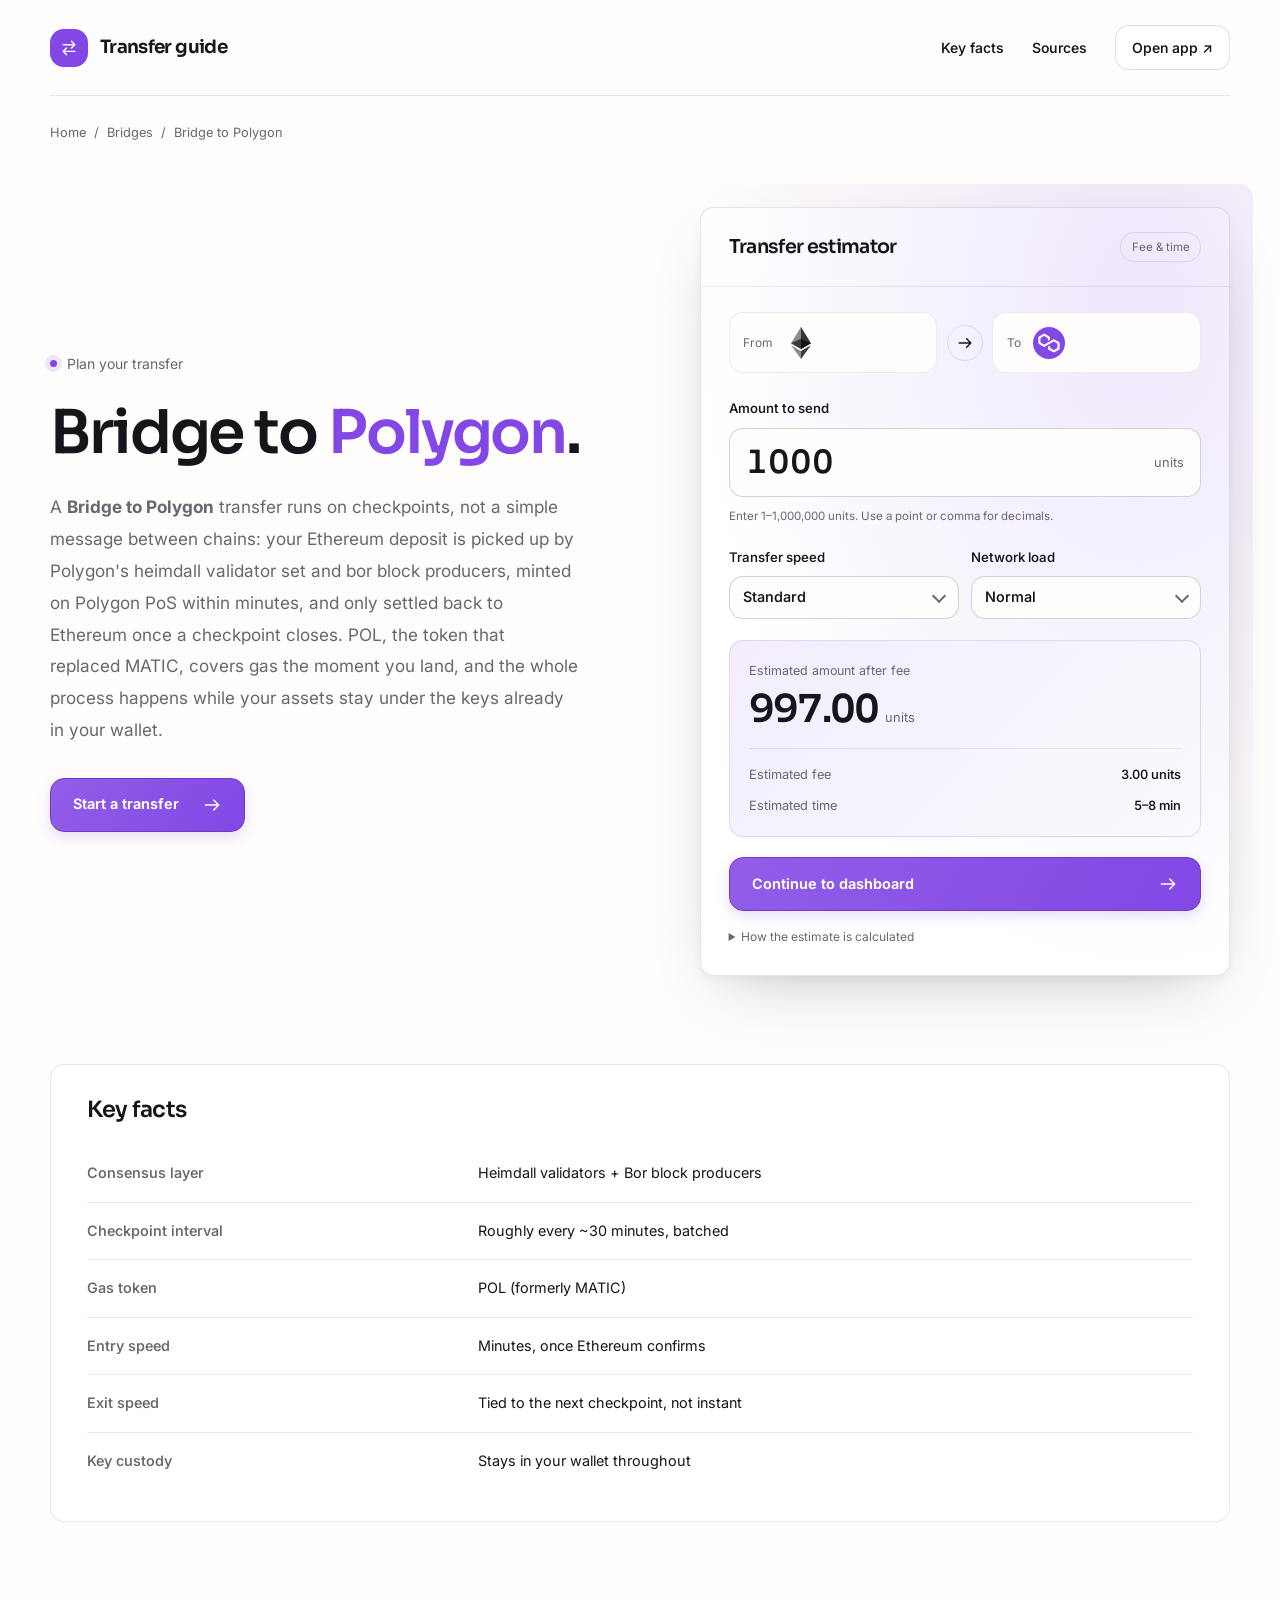
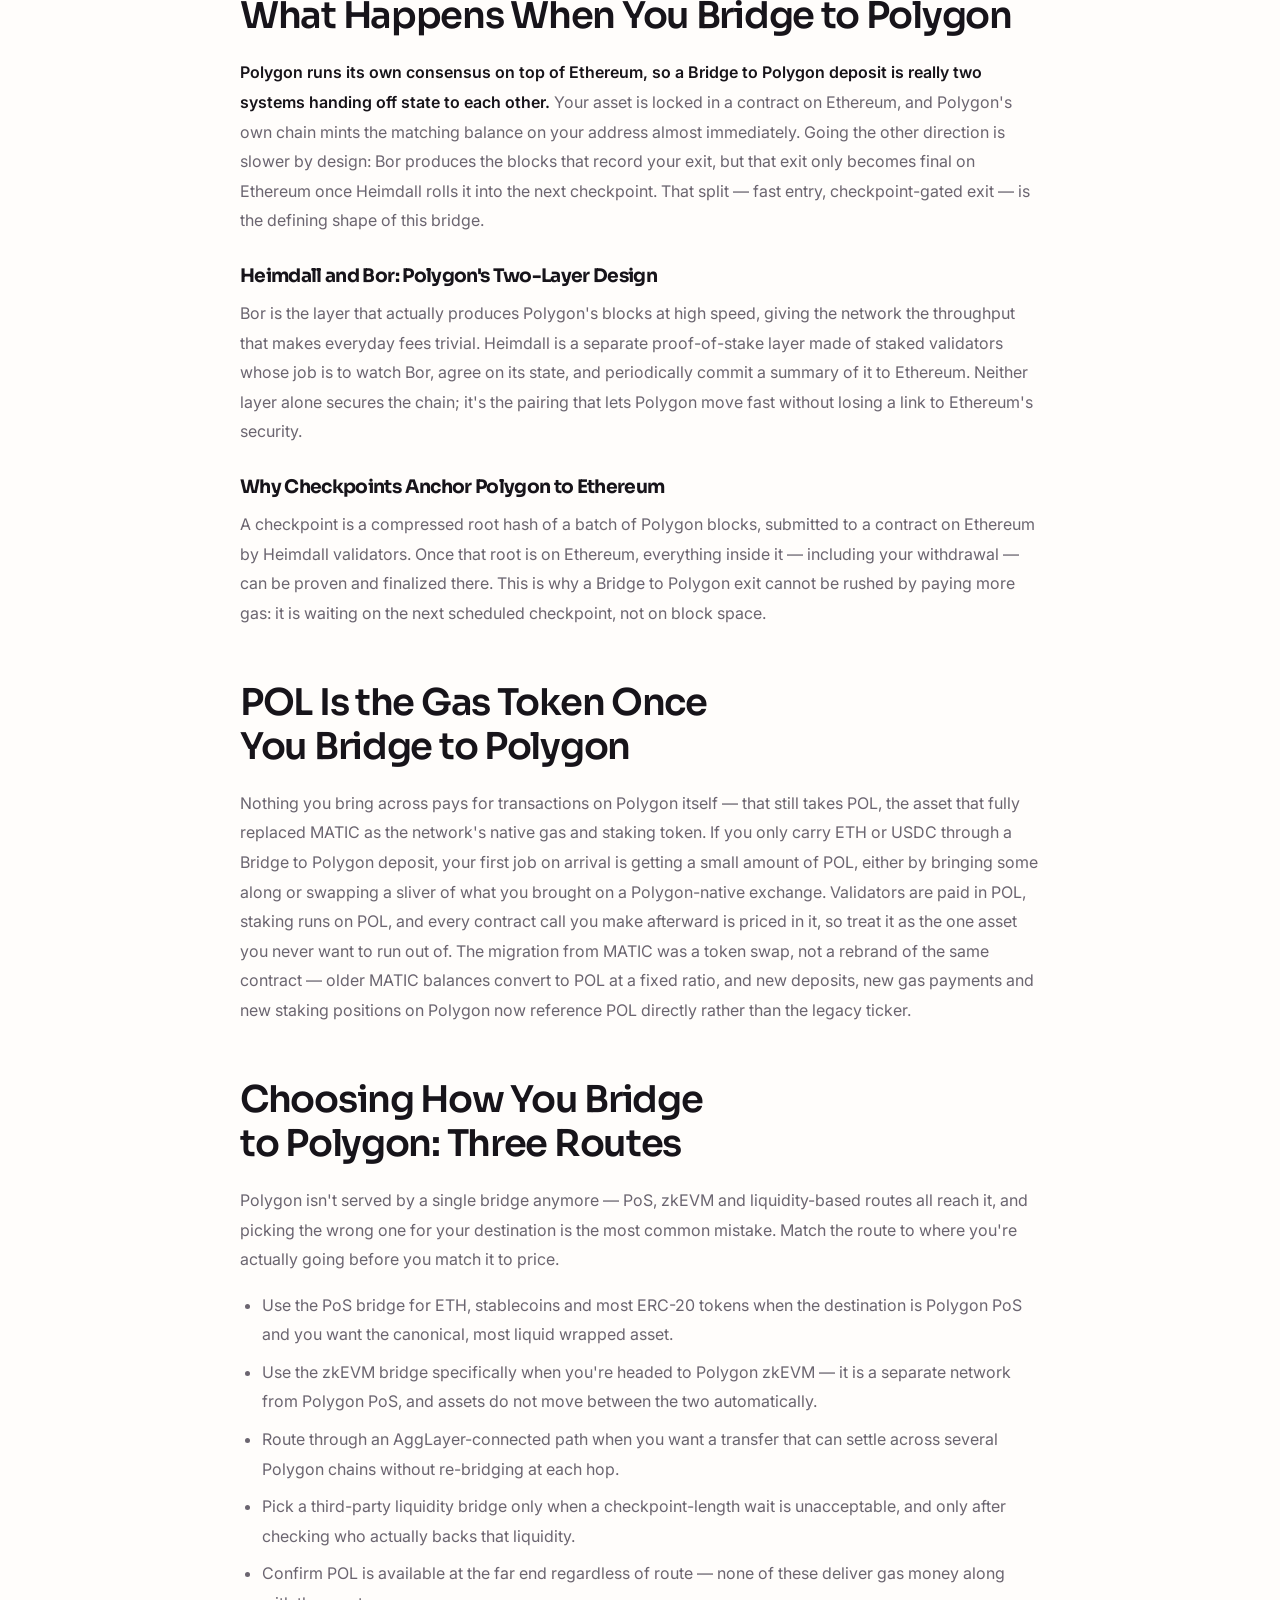
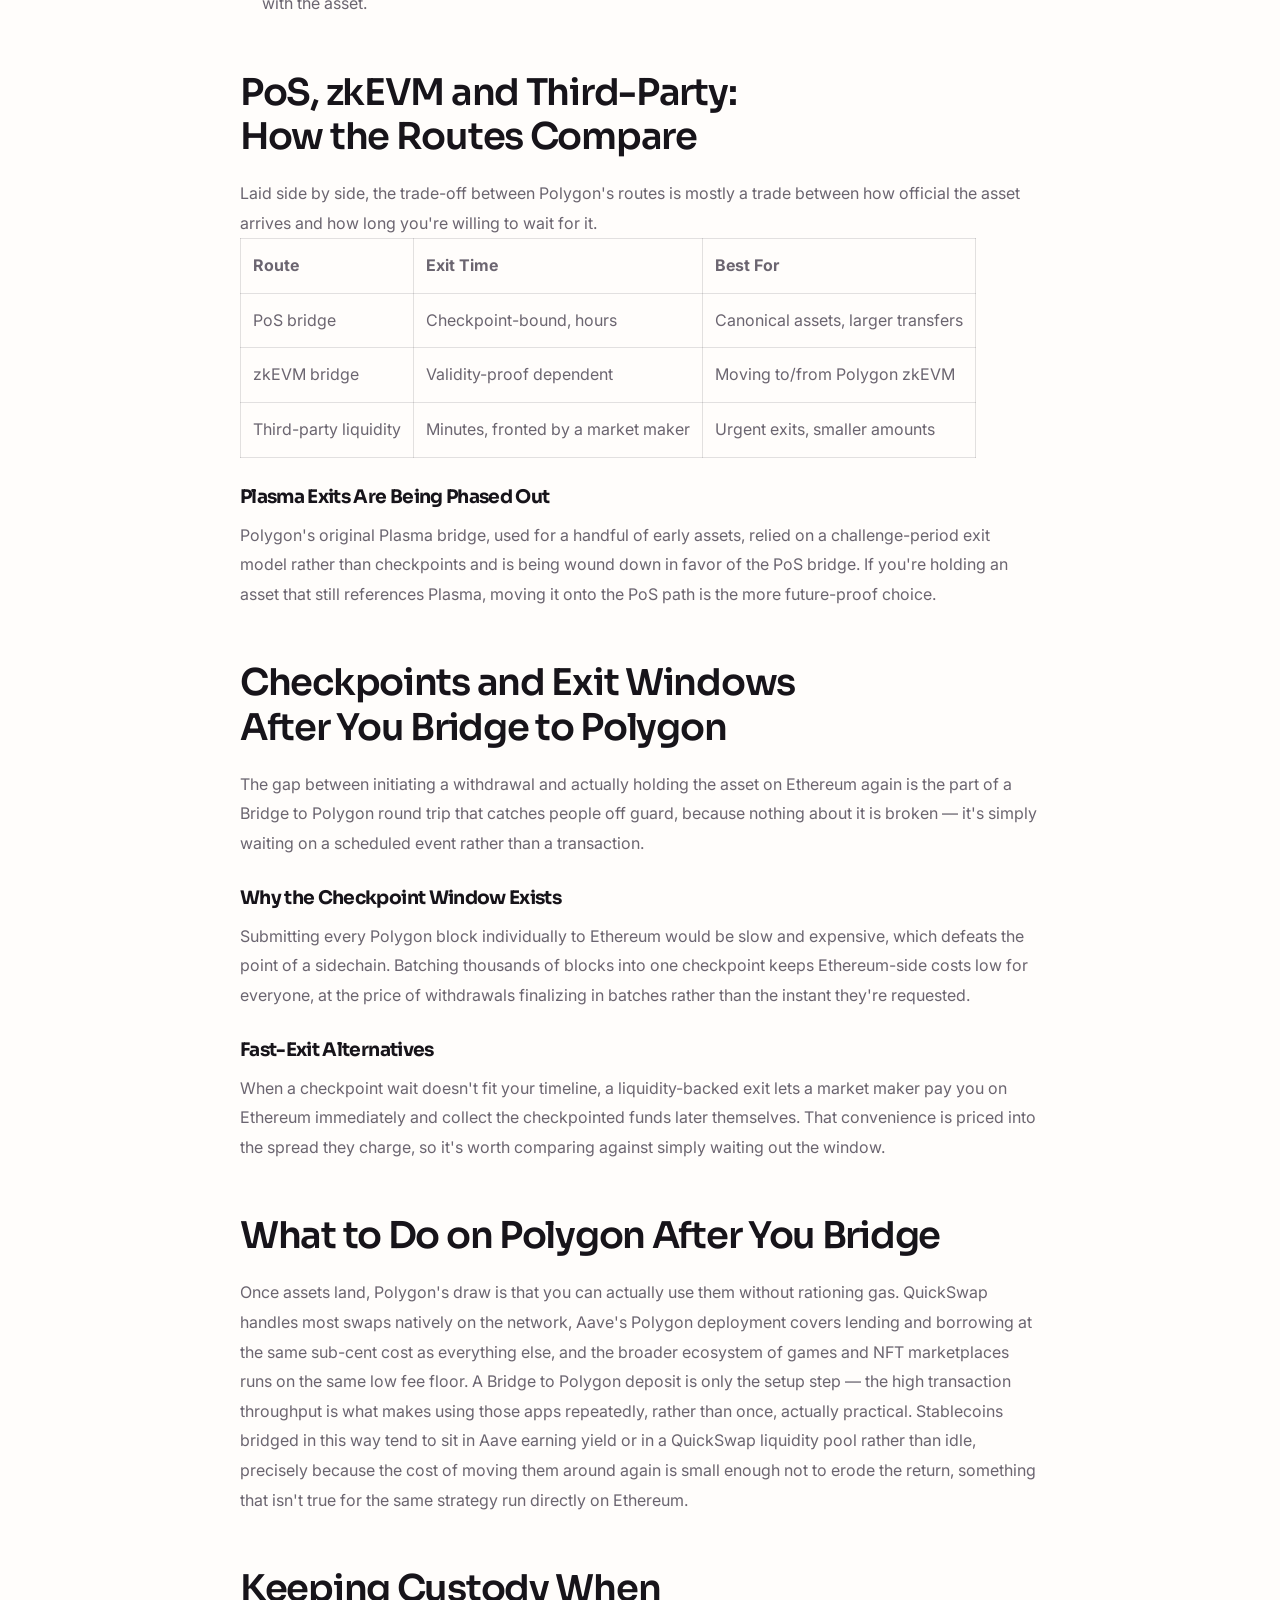
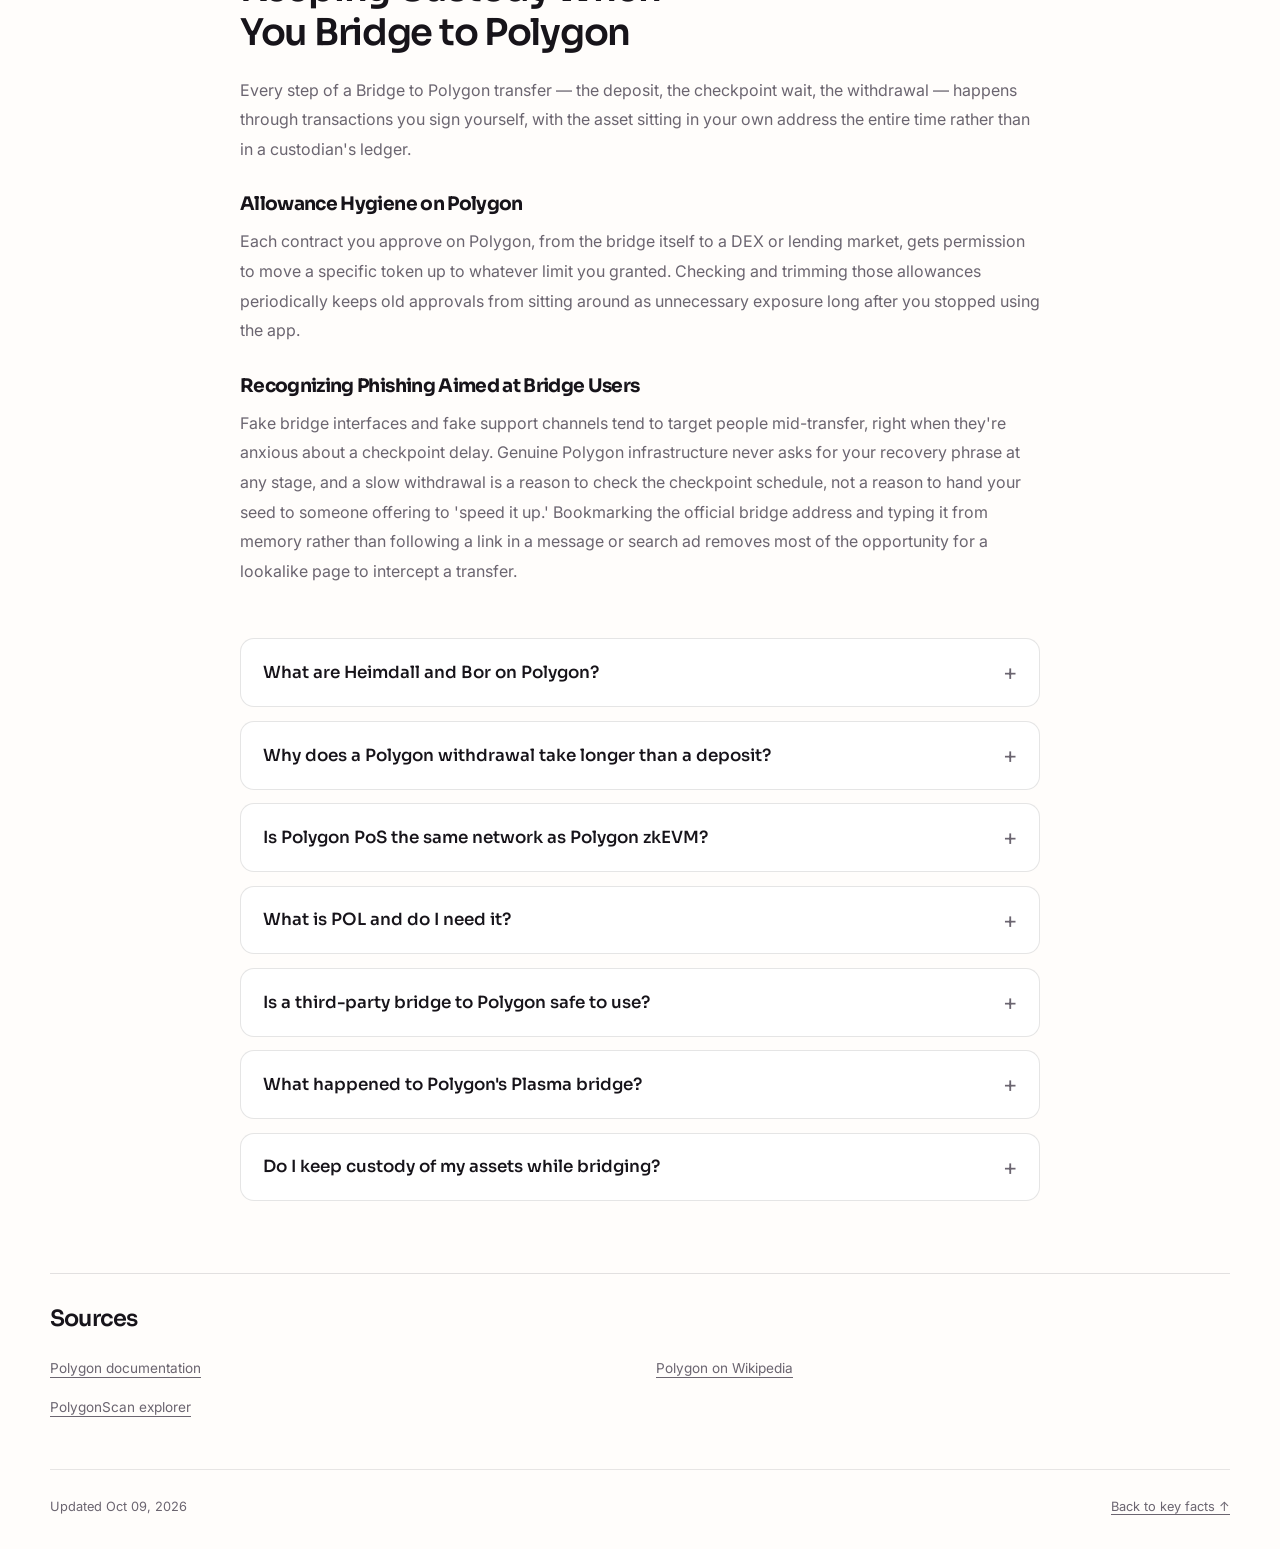
==== index.html @ b9d58f53 "Rich blocks redesign: deeper content, 2 tables, interactive estimator" ====
<!doctype html>
<html lang="en">
<head>
<meta charset="utf-8">
<meta name="viewport" content="width=device-width, initial-scale=1">
<title>Bridge to Polygon — Move ETH & Tokens to Polygon</title>
<meta name="description" content="Bridge to Polygon to move ETH, USDC and tokens from Ethereum to the Polygon network. See the route, fee and time before you sign, and keep your own keys.">
<link rel="canonical" href="https://bridge-to-polygon.github.io/">
<meta property="og:type" content="website">
<meta property="og:title" content="Bridge to Polygon">
<meta property="og:description" content="Bridge to Polygon to move ETH, USDC and tokens from Ethereum to the Polygon network. See the route, fee and time before you sign, and keep your own keys.">
<meta property="og:url" content="https://bridge-to-polygon.github.io/">
<meta property="og:image" content="https://bridge-to-polygon.github.io/og.png">
<meta name="twitter:card" content="summary_large_image">
<meta name="twitter:title" content="Bridge to Polygon">
<meta name="twitter:description" content="Bridge to Polygon to move ETH, USDC and tokens from Ethereum to the Polygon network. See the route, fee and time before you sign, and keep your own keys.">
<meta name="twitter:image" content="https://bridge-to-polygon.github.io/og.png">
<link rel="preconnect" href="https://fonts.googleapis.com"><link rel="preconnect" href="https://fonts.gstatic.com" crossorigin><link rel="stylesheet" href="https://fonts.googleapis.com/css2?family=Inter:wght@400;500;600;700&family=Sora:wght@500;600;700&display=swap">
<script type="application/ld+json">{"@context": "https://schema.org", "@graph": [{"@type": "WebSite", "@id": "https://bridge-to-polygon.github.io/#website", "url": "https://bridge-to-polygon.github.io/", "name": "Bridge to Polygon — Move ETH & Tokens to Polygon"}, {"@type": "WebPage", "@id": "https://bridge-to-polygon.github.io/#webpage", "url": "https://bridge-to-polygon.github.io/", "name": "Bridge to Polygon — Move ETH & Tokens to Polygon", "isPartOf": {"@id": "https://bridge-to-polygon.github.io/#website"}, "description": "Bridge to Polygon to move ETH, USDC and tokens from Ethereum to the Polygon network. See the route, fee and time before you sign, and keep your own keys.", "datePublished": "2026-10-09", "dateModified": "2026-10-09"}, {"@type": "SoftwareApplication", "name": "Bridge to Polygon", "applicationCategory": "FinanceApplication", "operatingSystem": "Web", "offers": {"@type": "Offer", "price": "0", "priceCurrency": "USD"}}, {"@type": "BreadcrumbList", "itemListElement": [{"@type": "ListItem", "position": 1, "name": "Home", "item": "https://bridge-to-polygon.github.io/"}, {"@type": "ListItem", "position": 2, "name": "Bridges"}, {"@type": "ListItem", "position": 3, "name": "Bridge to Polygon"}]}, {"@type": "FAQPage", "mainEntity": [{"@type": "Question", "name": "What are Heimdall and Bor on Polygon?", "acceptedAnswer": {"@type": "Answer", "text": "Bor is the layer that produces Polygon's blocks quickly; Heimdall is the proof-of-stake validator layer that agrees on Bor's state and checkpoints it to Ethereum. Together they let Polygon run fast while staying anchored to Ethereum's security."}}, {"@type": "Question", "name": "Why does a Polygon withdrawal take longer than a deposit?", "acceptedAnswer": {"@type": "Answer", "text": "Deposits only need Ethereum to confirm your transaction. Withdrawals wait for Heimdall to bundle Polygon blocks into a checkpoint and submit it to Ethereum, which runs on a fixed schedule rather than per-transaction."}}, {"@type": "Question", "name": "Is Polygon PoS the same network as Polygon zkEVM?", "acceptedAnswer": {"@type": "Answer", "text": "No. They are separate networks with separate bridges. Moving to Polygon zkEVM requires the zkEVM bridge, not the PoS bridge, and assets on one do not appear automatically on the other."}}, {"@type": "Question", "name": "What is POL and do I need it?", "acceptedAnswer": {"@type": "Answer", "text": "POL is the token that replaced MATIC as Polygon's gas and staking asset. You need a small balance of it to pay for any transaction on Polygon, regardless of which asset you bridged in."}}, {"@type": "Question", "name": "Is a third-party bridge to Polygon safe to use?", "acceptedAnswer": {"@type": "Answer", "text": "It can be, but it relies on that provider's own liquidity and trust assumptions rather than Polygon's checkpoint-secured canonical path. It's a reasonable trade for speed on smaller, time-sensitive transfers, less so for large ones."}}, {"@type": "Question", "name": "What happened to Polygon's Plasma bridge?", "acceptedAnswer": {"@type": "Answer", "text": "Plasma was Polygon's original exit mechanism for a small set of assets and is being phased out in favor of the checkpoint-based PoS bridge, which now covers the overwhelming majority of transfers."}}, {"@type": "Question", "name": "Do I keep custody of my assets while bridging?", "acceptedAnswer": {"@type": "Answer", "text": "Yes. Every step — deposit, checkpoint wait and withdrawal — is a transaction signed from your own wallet, and the asset stays at your address rather than passing through a custodian."}}]}]}</script>
<style>
:root{--bg:#FFFDFB;--surface:#FFFFFF;--text:#17141A;--muted:#6B6570;--accent:#8247E5;--accent-ink:#FFFFFF;--radius:14px;--display:"Sora";--body:"Inter"}
*{box-sizing:border-box}
html{scroll-behavior:smooth;scroll-padding-top:2rem}
body{margin:0;background:var(--bg);color:var(--text);font:400 1rem/1.7 var(--body);-webkit-font-smoothing:antialiased}
::selection{background:var(--accent);color:var(--accent-ink)}
a{color:var(--text);text-underline-offset:.22em;text-decoration-thickness:1px}
a:hover{color:var(--accent)}
a,input,summary{touch-action:manipulation}
:focus-visible{outline:3px solid var(--accent);outline-offset:5px}
img,svg{max-width:100%;vertical-align:middle}
img{height:auto}
h1,h2,h3,h4,h5,h6{font-family:var(--display);line-height:1.15;letter-spacing:-.035em;text-wrap:balance}
p{margin:0 0 1.25rem}
.cadafe5{width:min(1180px,calc(100% - 4rem));margin-inline:auto}
.c29beb2{position:absolute;top:1rem;left:1rem;transform:translateY(-180%);z-index:5;padding:.65rem 1rem;background:var(--surface);border-radius:var(--radius)}
.c29beb2:focus{transform:translateY(0)}
.cc02e73{min-height:96px;display:flex;align-items:center;justify-content:space-between;gap:2rem;border-bottom:1px solid color-mix(in srgb,var(--text) 10%,transparent)}
.cb3a5a1{display:flex;align-items:center;gap:.75rem;font:650 1.15rem/1.2 var(--display);letter-spacing:-.035em}
.c4521fb{display:grid;place-items:center;width:38px;height:38px;background:var(--accent);color:var(--accent-ink);border-radius:var(--radius)}
.c7836e3{width:20px;height:20px;fill:none;stroke:var(--text);stroke-width:1.7;stroke-linecap:round;stroke-linejoin:round;flex-shrink:0}
.c4521fb .c7836e3,.cf01d94 .c7836e3{stroke:var(--accent-ink)}
.c54d719{display:flex;align-items:center;gap:1.75rem;font-size:.875rem;font-weight:550}
.c54d719 a{text-decoration:none}
.c54d719 .ce59e77{padding:.6rem 1rem;background:var(--surface);border:1px solid color-mix(in srgb,var(--text) 13%,transparent);border-radius:var(--radius)}
.cc8886e{padding-block:1.6rem .5rem;font-size:.8rem;color:var(--muted);overflow-wrap:anywhere}
.cc7ce89{display:flex;flex-wrap:wrap;align-items:center;gap:.5rem;list-style:none;padding:0;margin:0;color:var(--muted)}
.cc7ce89 a{color:var(--muted);text-decoration:none}
.cc7ce89 a:hover{color:var(--text);text-decoration:underline}
.c977313{display:grid;grid-template-columns:minmax(0,1.08fr) minmax(0,1fr);gap:clamp(2rem,6vw,6rem);align-items:center;padding-block:3.5rem 5.5rem}
.cef6ea3{min-width:0}
.c935041{display:flex;align-items:center;gap:.6rem;margin-bottom:1.4rem;color:var(--muted);font-size:.875rem}
.c935041::before{content:"";width:7px;height:7px;border-radius:50%;background:var(--accent);box-shadow:0 0 0 5px color-mix(in srgb,var(--accent) 12%,transparent)}
h1{font-size:clamp(2.65rem,4.7vw,4.7rem);font-weight:600;margin:0 0 1.5rem;overflow-wrap:anywhere}
h1 em{font-style:normal;color:var(--accent)}
.cb0629b{font-size:1.075rem;line-height:1.85;color:var(--muted);max-width:48ch;margin-bottom:2rem}
.cf01d94{display:inline-flex;align-items:center;justify-content:center;gap:1.4rem;min-height:52px;padding:.85rem 1.4rem;background:linear-gradient(120deg,color-mix(in srgb,var(--accent) 88%,var(--surface)),var(--accent));color:var(--accent-ink);font-weight:650;font-size:.9rem;text-decoration:none;border:1px solid color-mix(in srgb,var(--accent) 80%,var(--text));border-radius:var(--radius);box-shadow:0 5px 14px color-mix(in srgb,var(--accent) 18%,transparent);transition:transform .18s ease,box-shadow .18s ease}
.cf01d94:hover{color:var(--accent-ink);transform:translateY(-2px);box-shadow:0 9px 24px color-mix(in srgb,var(--accent) 25%,transparent)}
.c4bd701{position:relative;isolation:isolate;min-width:0;background:var(--surface);border:1px solid color-mix(in srgb,var(--text) 10%,transparent);border-radius:var(--radius);box-shadow:0 24px 65px -28px color-mix(in srgb,var(--text) 28%,transparent),0 3px 10px color-mix(in srgb,var(--text) 4%,transparent)}
.c4bd701::before{content:"";position:absolute;inset:-1.5rem;z-index:-1;pointer-events:none;background:radial-gradient(ellipse at 80% 15%,color-mix(in srgb,var(--accent) 13%,transparent),color-mix(in srgb,var(--accent) 0%,transparent) 68%);border-radius:var(--radius)}
.cca3752{display:flex;align-items:center;justify-content:space-between;gap:1rem;padding:1.5rem 1.75rem;border-bottom:1px solid color-mix(in srgb,var(--text) 9%,transparent)}
.cca3752 h2{font-size:1.2rem;font-weight:600;margin:0}
.cdf474a{font-size:.72rem;line-height:1.4;color:var(--muted);padding:.35rem .65rem;border:1px solid color-mix(in srgb,var(--text) 10%,transparent);border-radius:var(--radius)}
.ca4ed8a{padding:1.6rem 1.75rem 1.75rem}
.c609bf4{display:grid;grid-template-columns:minmax(0,1fr) 36px minmax(0,1fr);align-items:center;gap:.6rem;margin-bottom:1.5rem}
.c4befd6{min-width:0;display:flex;align-items:center;gap:.75rem;padding:.85rem;background:var(--bg);border:1px solid color-mix(in srgb,var(--text) 7%,transparent);border-radius:var(--radius)}
.c73eda6{font-size:.75rem;color:var(--muted)}
.c5567bb{display:flex;align-items:center;justify-content:center;min-width:0;overflow-wrap:anywhere;line-height:1.25;font-size:.8rem}
.c5567bb img,.c5567bb svg{width:32px;max-height:32px;object-fit:contain}
.cbdac93{display:grid;place-items:center;height:36px;border:1px solid color-mix(in srgb,var(--text) 10%,transparent);border-radius:50%}
.c182225{display:block;margin-bottom:.5rem;font-size:.825rem;font-weight:550}
.c043495{display:grid;grid-template-columns:1fr 1fr;gap:.75rem;margin:0 0 1.3rem}
.c839350{min-width:0}
.c283e53{position:relative}
.c283e53::after{content:"";position:absolute;right:.9rem;top:50%;width:.5rem;height:.5rem;border-right:2px solid var(--muted);border-bottom:2px solid var(--muted);transform:translateY(-70%) rotate(45deg);pointer-events:none}
.c011845{width:100%;padding:.7rem 2rem .7rem .85rem;background:var(--bg);color:var(--text);border:1px solid color-mix(in srgb,var(--text) 18%,transparent);border-radius:var(--radius);font:550 .9rem/1.3 var(--body);appearance:none;-webkit-appearance:none;cursor:pointer}
.c011845:focus-visible{border-color:var(--accent);outline:none;box-shadow:0 0 0 3px color-mix(in srgb,var(--accent) 13%,transparent)}
.cbac7e7{display:flex;align-items:center;gap:.5rem;padding:.8rem 1rem;background:var(--bg);border:1px solid color-mix(in srgb,var(--text) 18%,transparent);border-radius:var(--radius)}
.cbac7e7:focus-within{border-color:var(--accent);box-shadow:0 0 0 3px color-mix(in srgb,var(--accent) 13%,transparent)}
.cbac7e7 input{width:100%;min-width:0;padding:0;border:0;outline:none;background:var(--bg);color:var(--text);font:550 2rem/1.3 var(--display);font-variant-numeric:tabular-nums}
.cbac7e7 input::placeholder{color:var(--muted)}
.cfc7c60{font-size:.8rem;color:var(--muted)}
.ccc4b4b{font-size:.72rem;line-height:1.6;color:var(--muted);margin:.6rem 0 1.3rem}
.c317391{font-size:.8rem;color:var(--text);margin:.6rem 0}
[hidden]{display:none!important}
.c19d49c{padding:1.2rem;background:linear-gradient(135deg,color-mix(in srgb,var(--accent) 10%,var(--surface)),color-mix(in srgb,var(--accent) 3%,var(--surface)));border:1px solid color-mix(in srgb,var(--accent) 18%,transparent);border-radius:var(--radius)}
.cee8524{display:block;color:var(--muted);font-size:.78rem;margin-bottom:.3rem}
.c3b5d03{display:block;font:600 clamp(1.9rem,3vw,2.6rem)/1.2 var(--display);letter-spacing:-.045em;font-variant-numeric:tabular-nums;overflow-wrap:anywhere}
.cec4e92{font:400 .8rem/1.5 var(--body);letter-spacing:0;color:var(--muted)}
.c45586c{display:grid;gap:.6rem;margin:1rem 0 0;padding-top:.9rem;border-top:1px solid color-mix(in srgb,var(--text) 10%,transparent);font-size:.8rem}
.c45586c div{display:flex;justify-content:space-between;gap:1rem}
.c45586c dt{color:var(--muted)}
.c45586c dd{margin:0;text-align:right;font-weight:550;font-variant-numeric:tabular-nums}
.c4bd701 .cf01d94{display:flex;width:100%;margin-top:1.25rem;justify-content:space-between}
.cf739b1{margin-top:1rem;color:var(--muted);font-size:.75rem}
.cf739b1 summary{cursor:pointer;text-underline-offset:.2em}
.cf739b1 summary:hover{color:var(--text)}
.cf739b1 p{margin:.7rem 0 0;line-height:1.7}
.cc23b41{padding:2rem 2.25rem;background:var(--surface);border:1px solid color-mix(in srgb,var(--text) 10%,transparent);border-radius:var(--radius)}
.c13305c{font-size:1.4rem;font-weight:600;margin:0 0 1.4rem}
.c3bec37{overflow-x:auto}
.cd74648{width:100%;border-collapse:collapse;text-align:left;font-size:.9rem}
.cd74648 caption{text-align:left;color:var(--muted);padding-bottom:1rem}
.cd74648 th,.cd74648 td{padding:1rem 1.1rem;border-bottom:1px solid color-mix(in srgb,var(--text) 9%,transparent);vertical-align:top;overflow-wrap:anywhere}
.cd74648 th{font-weight:550;color:var(--muted)}
.cd74648 th:first-child,.cd74648 td:first-child{padding-left:0}
.cd74648 th:last-child,.cd74648 td:last-child{padding-right:0}
.cd74648 tbody tr:last-child>*{border-bottom:0}
.ceacb41{width:min(800px,100%);margin:4.5rem auto}
.c09570f{margin-bottom:3.25rem;scroll-margin-top:2rem}
.c27ebb4{font:600 clamp(1.65rem,3vw,2.3rem)/1.2 var(--display);letter-spacing:-.035em;margin:0 0 1.25rem;text-wrap:balance}
.c8931cd{color:var(--muted);font:400 1rem/1.85 var(--body);overflow-wrap:anywhere}
.c8931cd h3,.c8931cd h4{color:var(--text);margin:1.8rem 0 .8rem}
.c8931cd strong{color:var(--text);font-weight:600}
.c8931cd a,.c0b5df5 a,.c9abc37 a{text-decoration-color:color-mix(in srgb,var(--accent) 60%,var(--text))}
.c8931cd ul,.c8931cd ol,.c0b5df5 ul,.c0b5df5 ol{padding-left:1.4rem}
.c8931cd li+li,.c0b5df5 li+li{margin-top:.5rem}
.c8931cd blockquote{margin:1.8rem 0;padding:.3rem 0 .3rem 1.25rem;border-left:3px solid var(--accent);color:var(--text)}
.c8931cd blockquote p:last-child{margin-bottom:0}
.c8931cd table{display:block;max-width:100%;overflow-x:auto;border-collapse:collapse}
.c8931cd th,.c8931cd td{padding:.75rem;border:1px solid color-mix(in srgb,var(--text) 12%,transparent);text-align:left}
.c8931cd code,.c8931cd pre{font-family:var(--body);background:var(--surface);border-radius:var(--radius)}
.c8931cd pre{padding:1rem;overflow-x:auto}
.c496872{margin:.85rem 0;background:var(--surface);border:1px solid color-mix(in srgb,var(--text) 11%,transparent);border-radius:var(--radius);overflow:hidden}
.c512286{position:relative;list-style:none;cursor:pointer;padding:1.3rem 3.8rem 1.3rem 1.4rem;font:550 1.05rem/1.5 var(--display);color:var(--text)}
.c512286::-webkit-details-marker{display:none}
.c512286::after{content:"+";position:absolute;right:1.4rem;top:1.25rem;font:400 1.4rem/1.2 var(--body);color:var(--muted)}
.c496872[open]>.c512286::after{content:"−"}
.c496872[open]{border-color:color-mix(in srgb,var(--accent) 40%,transparent)}
.c512286:focus-visible{outline-offset:-5px}
.c0b5df5{padding:0 1.4rem 1.4rem;color:var(--muted);font-size:.95rem;line-height:1.8;overflow-wrap:anywhere}
.c0b5df5 p:last-child{margin-bottom:0}
.c30ef9d{padding:2rem 0 3rem;border-top:1px solid color-mix(in srgb,var(--text) 12%,transparent)}
.caa3989{display:grid;grid-template-columns:repeat(2,minmax(0,1fr));gap:.75rem 2rem;list-style:none;padding:0;margin:0}
.c9abc37{font-size:.85rem;color:var(--muted);overflow-wrap:anywhere;padding:.65rem 0}
.c103752{display:flex;align-items:center;justify-content:space-between;gap:1.5rem;padding-block:1.6rem 2rem;border-top:1px solid color-mix(in srgb,var(--text) 10%,transparent);font-size:.8rem;color:var(--muted)}
.c103752 p{margin:0}
.c103752 a{color:var(--muted)}
@media(min-width:1500px){.c977313{padding-block:5rem 6rem}}
@media(max-width:900px){.c977313{gap:2rem}.cca3752,.ca4ed8a{padding:1.25rem}.c4befd6{padding:.65rem;gap:.5rem}.c54d719{gap:1rem}}
@media(max-width:760px){.cadafe5{width:calc(100% - 2.5rem)}.cc02e73{min-height:80px;gap:1rem}.c54d719 .ca3e522{display:none}.c977313{grid-template-columns:1fr;padding-block:2.5rem 3rem;gap:2.5rem}.cef6ea3{max-width:600px}h1{font-size:clamp(2.6rem,9vw,4rem)}.cb0629b{max-width:55ch}.c4bd701{width:100%;max-width:520px;justify-self:center}.c4bd701::before{inset:-.75rem}.cc23b41{padding:1.5rem}.ceacb41{margin-block:3rem}.caa3989{grid-template-columns:1fr;gap:.25rem}.c103752{align-items:flex-start;flex-direction:column;gap:.6rem}}
@media(max-width:380px){.cadafe5{width:calc(100% - 2rem)}.cb3a5a1{font-size:1rem;gap:.5rem}.c4521fb{width:30px;height:30px}.c54d719 .ce59e77{padding:.55rem .7rem}.cca3752,.ca4ed8a{padding:1rem}.c609bf4{gap:.4rem;grid-template-columns:minmax(0,1fr) 28px minmax(0,1fr)}.cbdac93{height:28px}.c4befd6{flex-direction:column;align-items:flex-start}.cc23b41{padding:1.1rem}}
@media(prefers-reduced-motion:reduce){html{scroll-behavior:auto}.cf01d94{transition:none}}
</style>
</head>
<body>
<a class="c29beb2" href="#content">Skip to content</a>
<div class="cadafe5">
<nav class="cc02e73" aria-label="Primary navigation">
<div class="cb3a5a1"><span class="c4521fb" aria-hidden="true"><svg class="c7836e3" viewBox="0 0 24 24"><path d="M5 8h14m-4-4 4 4-4 4M19 16H5m4-4-4 4 4 4"/></svg></span>Transfer guide</div>
<div class="c54d719"><a class="ca3e522" href="#key-facts">Key facts</a><a class="ca3e522" href="#sources">Sources</a><a class="ce59e77" href="dashboard/">Open app <span aria-hidden="true">↗</span></a></div>
</nav>
<div class="cc8886e"><nav class="cc7ce89" aria-label="Breadcrumb"><a href="dashboard/">Home</a> <span>/</span> <span>Bridges</span> <span>/</span> <span>Bridge to Polygon</span></nav></div>
<header class="c977313">
<div class="cef6ea3">
<p class="c935041">Plan your transfer</p>
<h1>Bridge to <em>Polygon</em>.</h1>
<p class="cb0629b">A <strong>Bridge to Polygon</strong> transfer runs on checkpoints, not a simple message between chains: your Ethereum deposit is picked up by Polygon's heimdall validator set and bor block producers, minted on Polygon PoS within minutes, and only settled back to Ethereum once a checkpoint closes. POL, the token that replaced MATIC, covers gas the moment you land, and the whole process happens while your assets stay under the keys already in your wallet.</p>
<a class="cf01d94" href="dashboard/">Start a transfer <svg class="c7836e3" viewBox="0 0 24 24" aria-hidden="true"><path d="M4 12h16m-6-6 6 6-6 6"/></svg></a>
</div>
<aside class="c4bd701" aria-labelledby="estimator-title">
<div class="cca3752"><h2 id="estimator-title">Transfer estimator</h2><span class="cdf474a">Fee &amp; time</span></div>
<div class="ca4ed8a">
<div class="c609bf4">
<div class="c4befd6"><span class="c73eda6">From</span><div class="c5567bb"><img src="assets/tokens/eth.svg" alt="Ethereum" width="28" height="28"></div></div>
<span class="cbdac93" aria-hidden="true"><svg class="c7836e3" viewBox="0 0 24 24"><path d="M5 12h14m-5-5 5 5-5 5"/></svg></span>
<div class="c4befd6"><span class="c73eda6">To</span><div class="c5567bb"><img src="assets/tokens/polygon.svg" alt="Polygon" width="28" height="28"></div></div>
</div>
<label class="c182225" for="amount">Amount to send</label>
<div class="cbac7e7"><input id="amount" type="text" inputmode="decimal" value="1000" maxlength="20" autocomplete="off" spellcheck="false" aria-describedby="amount-help amount-error"><span class="cfc7c60">units</span></div>
<p class="ccc4b4b" id="amount-help">Enter 1–1,000,000 units. Use a point or comma for decimals.</p>
<p class="c317391" id="amount-error" role="status" hidden></p>
<div class="c043495">
<div class="c839350"><label class="c182225" for="speed">Transfer speed</label><div class="c283e53"><select id="speed" class="c011845"><option value="std">Standard</option><option value="fast">Fast</option><option value="prio">Priority</option></select></div></div>
<div class="c839350"><label class="c182225" for="load">Network load</label><div class="c283e53"><select id="load" class="c011845"><option value="normal">Normal</option><option value="busy">Busy</option></select></div></div>
</div>
<div class="c19d49c" aria-live="polite" aria-atomic="true">
<span class="cee8524">Estimated amount after fee</span>
<div class="c3b5d03"><output id="net" for="amount">—</output> <span class="cec4e92">units</span></div>
<dl class="c45586c"><div><dt>Estimated fee</dt><dd><output id="fee" for="amount">—</output></dd></div><div><dt>Estimated time</dt><dd><output id="time" for="amount">—</output></dd></div></dl>
</div>
<a class="cf01d94" href="dashboard/">Continue to dashboard <svg class="c7836e3" viewBox="0 0 24 24" aria-hidden="true"><path d="M4 12h16m-6-6 6 6-6 6"/></svg></a>
<details class="cf739b1"><summary>How the estimate is calculated</summary><p>Fee = 0.50 units + 0.25% of the amount, rounded to two decimals. The remaining amount is the input minus the fee. Time starts at 2 minutes and adds one minute per tenfold increase in amount, rounded up; the upper estimate adds 3 minutes.</p></details>
<noscript><p class="ccc4b4b">Enable JavaScript to calculate the fee and time from your amount.</p></noscript>
</div>
</aside>
</header>
<section class="cc23b41" id="key-facts" aria-labelledby="facts-title"><h2 class="c13305c" id="facts-title">Key facts</h2><div class="c3bec37"><table class="cd74648"><tbody><tr><th scope="row">Consensus layer</th><td>Heimdall validators + Bor block producers</td></tr>
<tr><th scope="row">Checkpoint interval</th><td>Roughly every ~30 minutes, batched</td></tr>
<tr><th scope="row">Gas token</th><td>POL (formerly MATIC)</td></tr>
<tr><th scope="row">Entry speed</th><td>Minutes, once Ethereum confirms</td></tr>
<tr><th scope="row">Exit speed</th><td>Tied to the next checkpoint, not instant</td></tr>
<tr><th scope="row">Key custody</th><td>Stays in your wallet throughout</td></tr></tbody></table></div></section>
<main class="ceacb41" id="content" tabindex="-1">
<section class="c09570f"><h2 class="c27ebb4">What Happens When You Bridge to Polygon</h2><div class="c8931cd"><strong>Polygon runs its own consensus on top of Ethereum, so a Bridge to Polygon deposit is really two systems handing off state to each other.</strong> Your asset is locked in a contract on Ethereum, and Polygon's own chain mints the matching balance on your address almost immediately. Going the other direction is slower by design: Bor produces the blocks that record your exit, but that exit only becomes final on Ethereum once Heimdall rolls it into the next checkpoint. That split — fast entry, checkpoint-gated exit — is the defining shape of this bridge.<h3>Heimdall and Bor: Polygon's Two-Layer Design</h3>Bor is the layer that actually produces Polygon's blocks at high speed, giving the network the throughput that makes everyday fees trivial. Heimdall is a separate proof-of-stake layer made of staked validators whose job is to watch Bor, agree on its state, and periodically commit a summary of it to Ethereum. Neither layer alone secures the chain; it's the pairing that lets Polygon move fast without losing a link to Ethereum's security.<h3>Why Checkpoints Anchor Polygon to Ethereum</h3>A checkpoint is a compressed root hash of a batch of Polygon blocks, submitted to a contract on Ethereum by Heimdall validators. Once that root is on Ethereum, everything inside it — including your withdrawal — can be proven and finalized there. This is why a Bridge to Polygon exit cannot be rushed by paying more gas: it is waiting on the next scheduled checkpoint, not on block space.</div></section>
<section class="c09570f"><h2 class="c27ebb4">POL Is the Gas Token Once You Bridge to Polygon</h2><div class="c8931cd">Nothing you bring across pays for transactions on Polygon itself — that still takes POL, the asset that fully replaced MATIC as the network's native gas and staking token. If you only carry ETH or USDC through a Bridge to Polygon deposit, your first job on arrival is getting a small amount of POL, either by bringing some along or swapping a sliver of what you brought on a Polygon-native exchange. Validators are paid in POL, staking runs on POL, and every contract call you make afterward is priced in it, so treat it as the one asset you never want to run out of. The migration from MATIC was a token swap, not a rebrand of the same contract — older MATIC balances convert to POL at a fixed ratio, and new deposits, new gas payments and new staking positions on Polygon now reference POL directly rather than the legacy ticker.</div></section>
<section class="c09570f"><h2 class="c27ebb4">Choosing How You Bridge to Polygon: Three Routes</h2><div class="c8931cd">Polygon isn't served by a single bridge anymore — PoS, zkEVM and liquidity-based routes all reach it, and picking the wrong one for your destination is the most common mistake. Match the route to where you're actually going before you match it to price.<ul><li>Use the PoS bridge for ETH, stablecoins and most ERC-20 tokens when the destination is Polygon PoS and you want the canonical, most liquid wrapped asset.</li><li>Use the zkEVM bridge specifically when you're headed to Polygon zkEVM — it is a separate network from Polygon PoS, and assets do not move between the two automatically.</li><li>Route through an AggLayer-connected path when you want a transfer that can settle across several Polygon chains without re-bridging at each hop.</li><li>Pick a third-party liquidity bridge only when a checkpoint-length wait is unacceptable, and only after checking who actually backs that liquidity.</li><li>Confirm POL is available at the far end regardless of route — none of these deliver gas money along with the asset.</li></ul></div></section>
<section class="c09570f"><h2 class="c27ebb4">PoS, zkEVM and Third-Party: How the Routes Compare</h2><div class="c8931cd">Laid side by side, the trade-off between Polygon's routes is mostly a trade between how official the asset arrives and how long you're willing to wait for it.<table><thead><tr><th>Route</th><th>Exit Time</th><th>Best For</th></tr></thead><tbody><tr><td>PoS bridge</td><td>Checkpoint-bound, hours</td><td>Canonical assets, larger transfers</td></tr><tr><td>zkEVM bridge</td><td>Validity-proof dependent</td><td>Moving to/from Polygon zkEVM</td></tr><tr><td>Third-party liquidity</td><td>Minutes, fronted by a market maker</td><td>Urgent exits, smaller amounts</td></tr></tbody></table><h3>Plasma Exits Are Being Phased Out</h3>Polygon's original Plasma bridge, used for a handful of early assets, relied on a challenge-period exit model rather than checkpoints and is being wound down in favor of the PoS bridge. If you're holding an asset that still references Plasma, moving it onto the PoS path is the more future-proof choice.</div></section>
<section class="c09570f"><h2 class="c27ebb4">Checkpoints and Exit Windows After You Bridge to Polygon</h2><div class="c8931cd">The gap between initiating a withdrawal and actually holding the asset on Ethereum again is the part of a Bridge to Polygon round trip that catches people off guard, because nothing about it is broken — it's simply waiting on a scheduled event rather than a transaction.<h3>Why the Checkpoint Window Exists</h3>Submitting every Polygon block individually to Ethereum would be slow and expensive, which defeats the point of a sidechain. Batching thousands of blocks into one checkpoint keeps Ethereum-side costs low for everyone, at the price of withdrawals finalizing in batches rather than the instant they're requested.<h3>Fast-Exit Alternatives</h3>When a checkpoint wait doesn't fit your timeline, a liquidity-backed exit lets a market maker pay you on Ethereum immediately and collect the checkpointed funds later themselves. That convenience is priced into the spread they charge, so it's worth comparing against simply waiting out the window.</div></section>
<section class="c09570f"><h2 class="c27ebb4">What to Do on Polygon After You Bridge</h2><div class="c8931cd">Once assets land, Polygon's draw is that you can actually use them without rationing gas. QuickSwap handles most swaps natively on the network, Aave's Polygon deployment covers lending and borrowing at the same sub-cent cost as everything else, and the broader ecosystem of games and NFT marketplaces runs on the same low fee floor. A Bridge to Polygon deposit is only the setup step — the high transaction throughput is what makes using those apps repeatedly, rather than once, actually practical. Stablecoins bridged in this way tend to sit in Aave earning yield or in a QuickSwap liquidity pool rather than idle, precisely because the cost of moving them around again is small enough not to erode the return, something that isn't true for the same strategy run directly on Ethereum.</div></section>
<section class="c09570f"><h2 class="c27ebb4">Keeping Custody When You Bridge to Polygon</h2><div class="c8931cd">Every step of a Bridge to Polygon transfer — the deposit, the checkpoint wait, the withdrawal — happens through transactions you sign yourself, with the asset sitting in your own address the entire time rather than in a custodian's ledger.<h3>Allowance Hygiene on Polygon</h3>Each contract you approve on Polygon, from the bridge itself to a DEX or lending market, gets permission to move a specific token up to whatever limit you granted. Checking and trimming those allowances periodically keeps old approvals from sitting around as unnecessary exposure long after you stopped using the app.<h3>Recognizing Phishing Aimed at Bridge Users</h3>Fake bridge interfaces and fake support channels tend to target people mid-transfer, right when they're anxious about a checkpoint delay. Genuine Polygon infrastructure never asks for your recovery phrase at any stage, and a slow withdrawal is a reason to check the checkpoint schedule, not a reason to hand your seed to someone offering to 'speed it up.' Bookmarking the official bridge address and typing it from memory rather than following a link in a message or search ad removes most of the opportunity for a lookalike page to intercept a transfer.</div></section>
<details class="c496872"><summary class="c512286">What are Heimdall and Bor on Polygon?</summary><div class="c0b5df5">Bor is the layer that produces Polygon's blocks quickly; Heimdall is the proof-of-stake validator layer that agrees on Bor's state and checkpoints it to Ethereum. Together they let Polygon run fast while staying anchored to Ethereum's security.</div></details>
<details class="c496872"><summary class="c512286">Why does a Polygon withdrawal take longer than a deposit?</summary><div class="c0b5df5">Deposits only need Ethereum to confirm your transaction. Withdrawals wait for Heimdall to bundle Polygon blocks into a checkpoint and submit it to Ethereum, which runs on a fixed schedule rather than per-transaction.</div></details>
<details class="c496872"><summary class="c512286">Is Polygon PoS the same network as Polygon zkEVM?</summary><div class="c0b5df5">No. They are separate networks with separate bridges. Moving to Polygon zkEVM requires the zkEVM bridge, not the PoS bridge, and assets on one do not appear automatically on the other.</div></details>
<details class="c496872"><summary class="c512286">What is POL and do I need it?</summary><div class="c0b5df5">POL is the token that replaced MATIC as Polygon's gas and staking asset. You need a small balance of it to pay for any transaction on Polygon, regardless of which asset you bridged in.</div></details>
<details class="c496872"><summary class="c512286">Is a third-party bridge to Polygon safe to use?</summary><div class="c0b5df5">It can be, but it relies on that provider's own liquidity and trust assumptions rather than Polygon's checkpoint-secured canonical path. It's a reasonable trade for speed on smaller, time-sensitive transfers, less so for large ones.</div></details>
<details class="c496872"><summary class="c512286">What happened to Polygon's Plasma bridge?</summary><div class="c0b5df5">Plasma was Polygon's original exit mechanism for a small set of assets and is being phased out in favor of the checkpoint-based PoS bridge, which now covers the overwhelming majority of transfers.</div></details>
<details class="c496872"><summary class="c512286">Do I keep custody of my assets while bridging?</summary><div class="c0b5df5">Yes. Every step — deposit, checkpoint wait and withdrawal — is a transaction signed from your own wallet, and the asset stays at your address rather than passing through a custodian.</div></details>
</main>
<section class="c30ef9d" id="sources" aria-labelledby="sources-title"><h2 class="c13305c" id="sources-title">Sources</h2><ul class="caa3989"><li><a class="c9abc37" href="https://docs.polygon.technology/" rel="nofollow noopener" target="_blank">Polygon documentation</a></li>
<li><a class="c9abc37" href="https://en.wikipedia.org/wiki/Polygon_(blockchain)" rel="nofollow noopener" target="_blank">Polygon on Wikipedia</a></li>
<li><a class="c9abc37" href="https://polygonscan.com/" rel="nofollow noopener" target="_blank">PolygonScan explorer</a></li></ul></section>
<footer class="c103752"><p>Updated Oct 09, 2026</p><a href="#key-facts">Back to key facts <span aria-hidden="true">↑</span></a></footer>
</div>
<script>
(() => {
  const amount = document.getElementById('amount');
  const net = document.getElementById('net');
  const fee = document.getElementById('fee');
  const time = document.getElementById('time');
  const error = document.getElementById('amount-error');
  const speed = document.getElementById('speed');
  const load = document.getElementById('load');
  const SPEED = { std: [1, 1], fast: [1.6, 0.5], prio: [2.4, 0.3] };
  const LOAD = { normal: 0, busy: 3 };
  const format = new Intl.NumberFormat('en', { minimumFractionDigits: 2, maximumFractionDigits: 2 });
  let timer;
  function update() {
    const raw = amount.value.trim();
    const validFormat = /^(?:\d+(?:[.,]\d{1,2})?|[.,]\d{1,2})$/.test(raw);
    const value = Number(raw.replace(',', '.'));
    if (!validFormat || !Number.isFinite(value) || value < 1 || value > 1000000) {
      amount.setAttribute('aria-invalid', 'true');
      error.textContent = raw === '' ? 'Enter an amount to calculate your estimate.' : 'Enter a number from 1 to 1,000,000 with up to two decimal places.';
      error.hidden = false;
      net.textContent = '—';
      fee.textContent = '—';
      time.textContent = '—';
      return;
    }
    amount.removeAttribute('aria-invalid');
    error.hidden = true;
    error.textContent = '';
    const [feeMul, timeMul] = SPEED[speed.value] || SPEED.std;
    const extra = LOAD[load.value] || 0;
    const amountCents = Math.round(value * 100);
    const feeCents = Math.round((50 + amountCents * 0.0025) * feeMul);
    const base = Math.max(1, Math.round((2 + Math.ceil(Math.log10(value))) * timeMul));
    const minutes = base + extra;
    net.textContent = format.format((amountCents - feeCents) / 100);
    fee.textContent = format.format(feeCents / 100) + ' units';
    time.textContent = minutes + '–' + (minutes + 3) + ' min';
  }
  amount.addEventListener('input', () => {
    clearTimeout(timer);
    timer = setTimeout(update, 180);
  });
  amount.addEventListener('change', () => {
    clearTimeout(timer);
    update();
  });
  speed.addEventListener('change', update);
  load.addEventListener('change', update);
  update();
})();
</script>
</body>
</html>
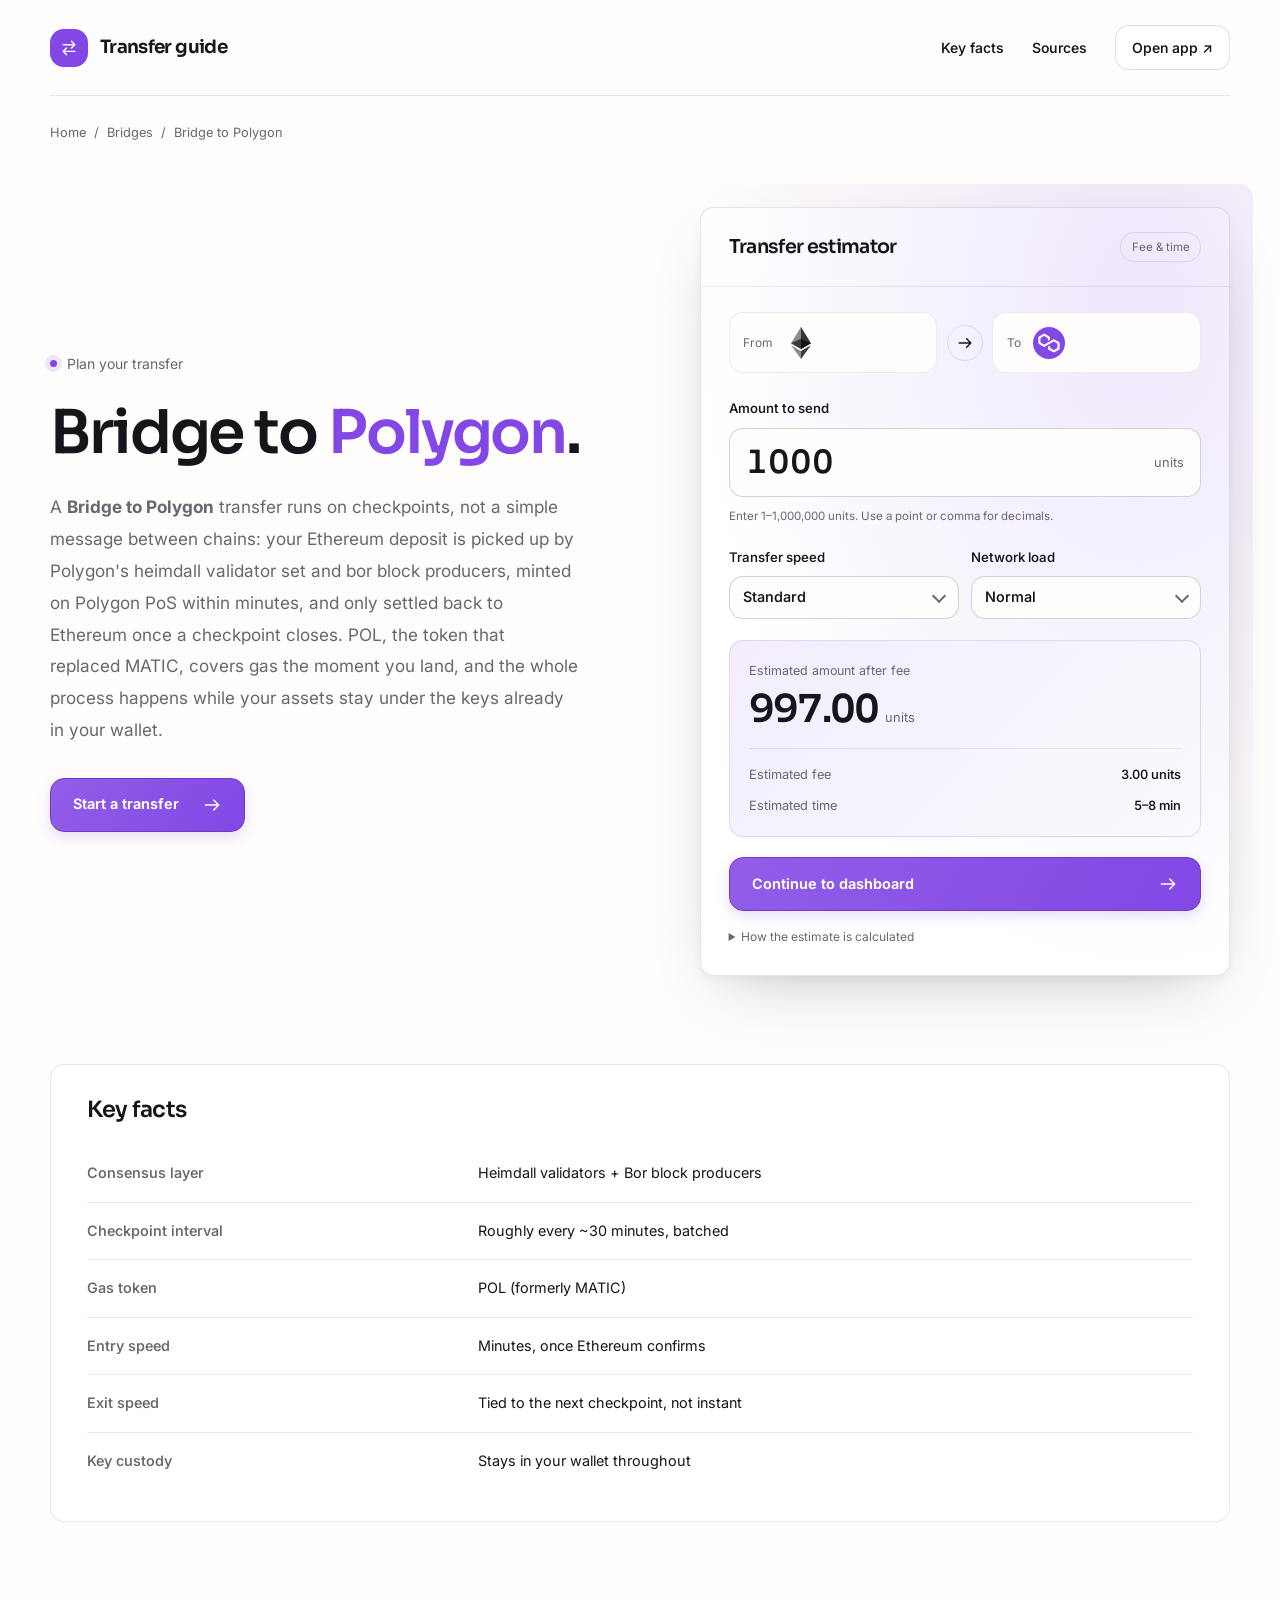
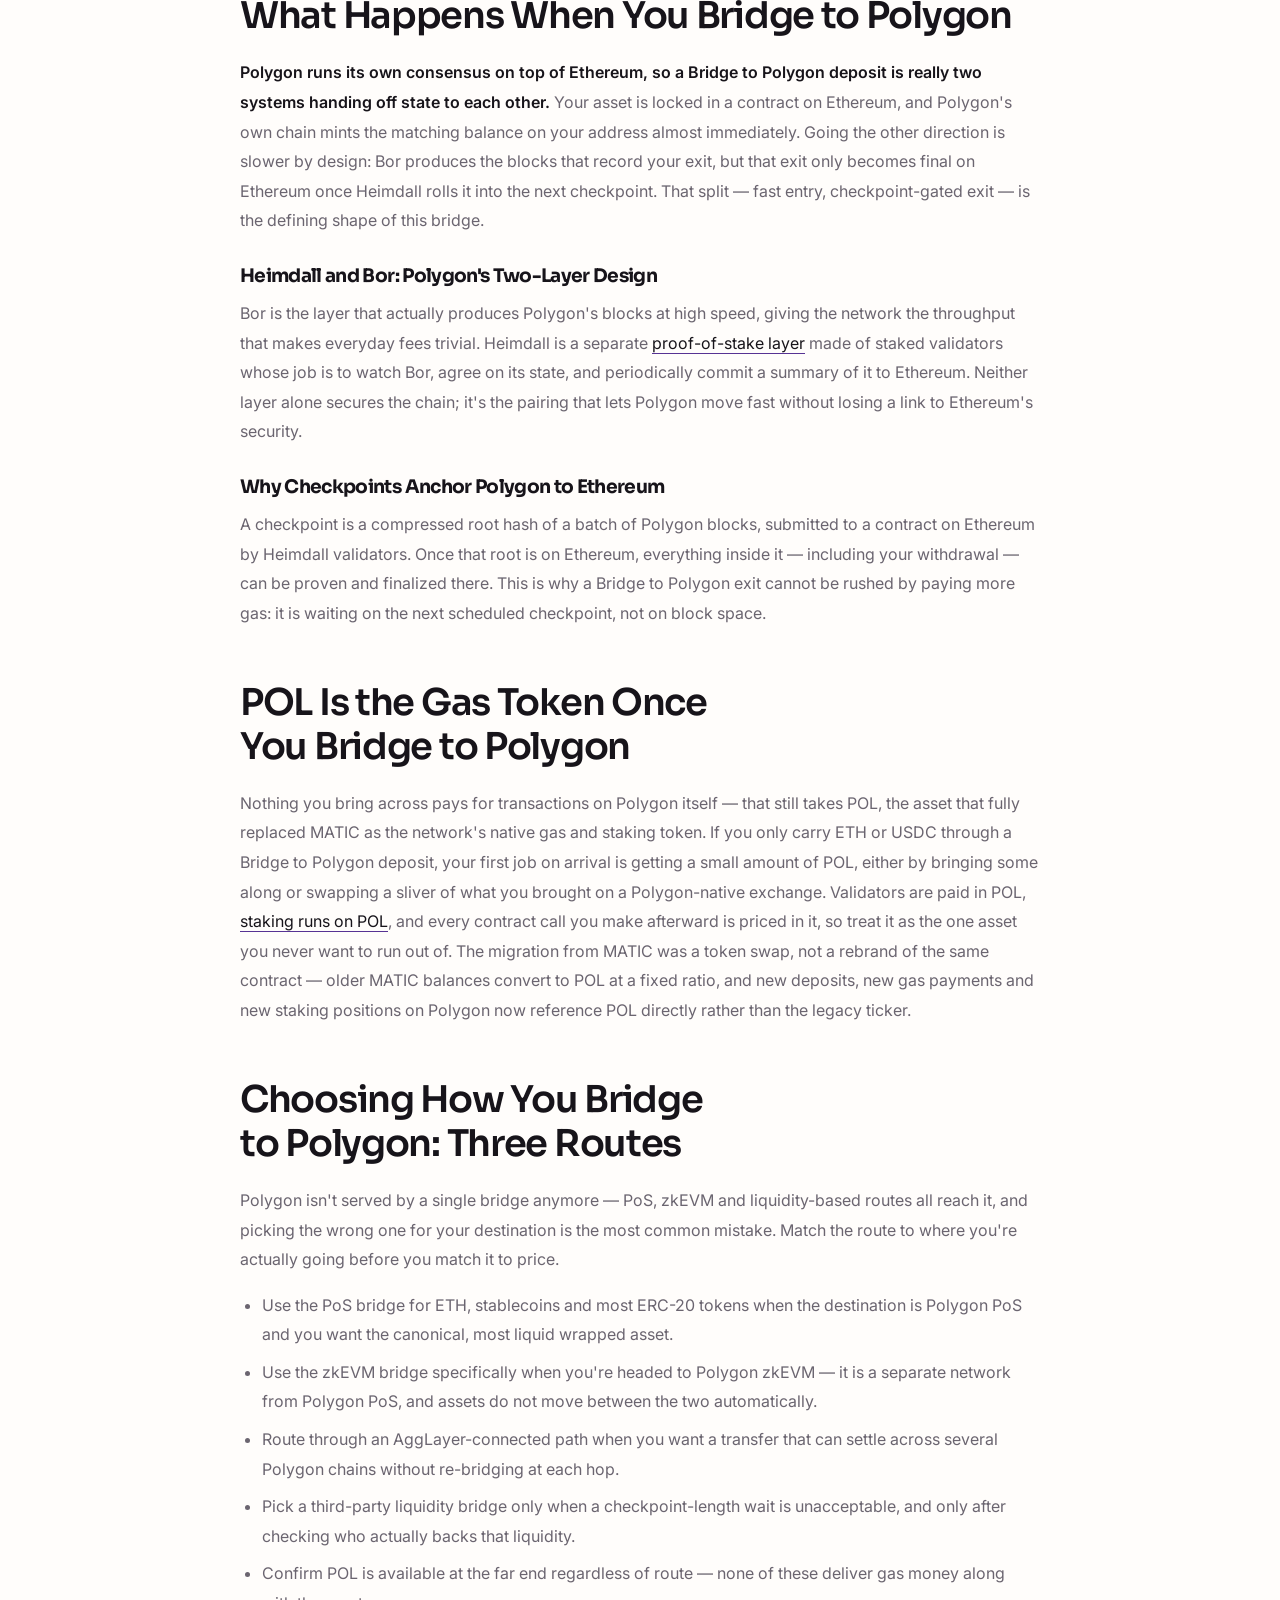
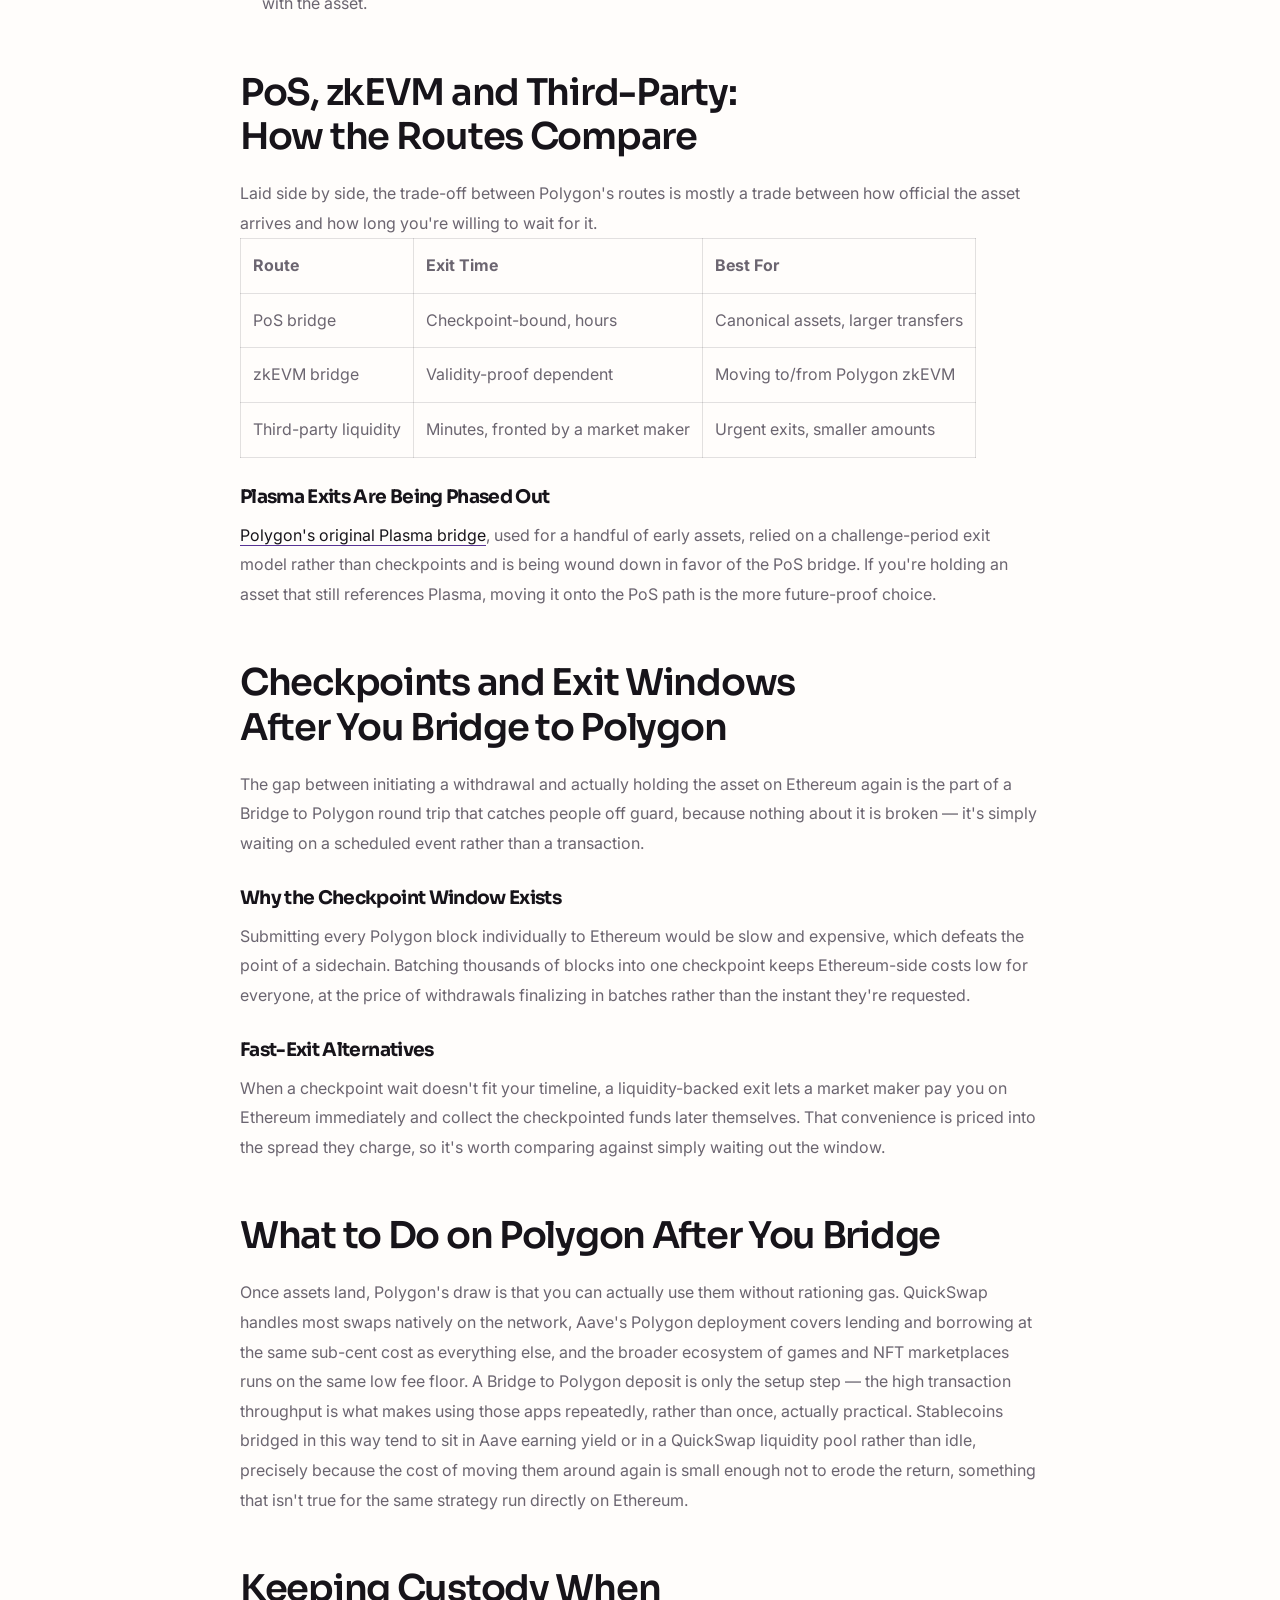
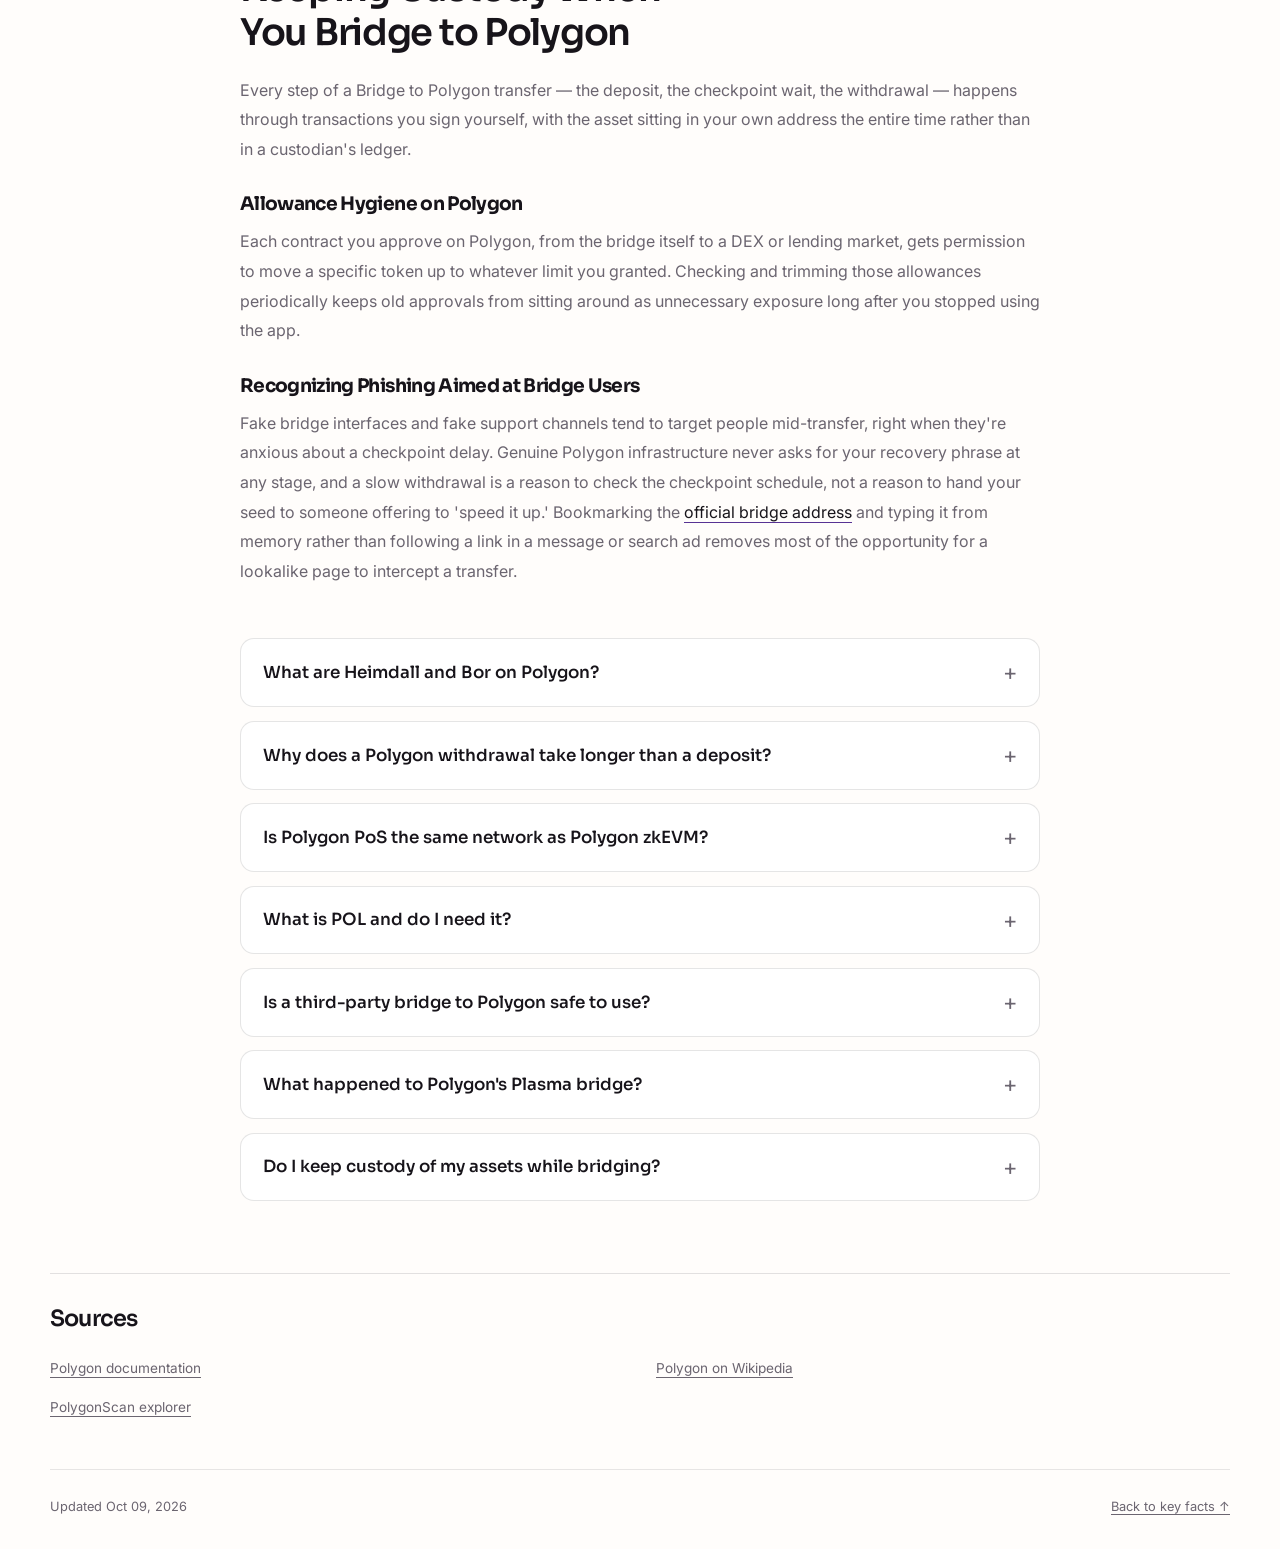
==== commit 0e6221d2: "Weave authoritative sources inline (nofollow) throughout body" ====
--- a/index.html
+++ b/index.html
@@ -191,13 +191,13 @@
 <tr><th scope="row">Exit speed</th><td>Tied to the next checkpoint, not instant</td></tr>
 <tr><th scope="row">Key custody</th><td>Stays in your wallet throughout</td></tr></tbody></table></div></section>
 <main class="ceacb41" id="content" tabindex="-1">
-<section class="c09570f"><h2 class="c27ebb4">What Happens When You Bridge to Polygon</h2><div class="c8931cd"><strong>Polygon runs its own consensus on top of Ethereum, so a Bridge to Polygon deposit is really two systems handing off state to each other.</strong> Your asset is locked in a contract on Ethereum, and Polygon's own chain mints the matching balance on your address almost immediately. Going the other direction is slower by design: Bor produces the blocks that record your exit, but that exit only becomes final on Ethereum once Heimdall rolls it into the next checkpoint. That split — fast entry, checkpoint-gated exit — is the defining shape of this bridge.<h3>Heimdall and Bor: Polygon's Two-Layer Design</h3>Bor is the layer that actually produces Polygon's blocks at high speed, giving the network the throughput that makes everyday fees trivial. Heimdall is a separate proof-of-stake layer made of staked validators whose job is to watch Bor, agree on its state, and periodically commit a summary of it to Ethereum. Neither layer alone secures the chain; it's the pairing that lets Polygon move fast without losing a link to Ethereum's security.<h3>Why Checkpoints Anchor Polygon to Ethereum</h3>A checkpoint is a compressed root hash of a batch of Polygon blocks, submitted to a contract on Ethereum by Heimdall validators. Once that root is on Ethereum, everything inside it — including your withdrawal — can be proven and finalized there. This is why a Bridge to Polygon exit cannot be rushed by paying more gas: it is waiting on the next scheduled checkpoint, not on block space.</div></section>
-<section class="c09570f"><h2 class="c27ebb4">POL Is the Gas Token Once You Bridge to Polygon</h2><div class="c8931cd">Nothing you bring across pays for transactions on Polygon itself — that still takes POL, the asset that fully replaced MATIC as the network's native gas and staking token. If you only carry ETH or USDC through a Bridge to Polygon deposit, your first job on arrival is getting a small amount of POL, either by bringing some along or swapping a sliver of what you brought on a Polygon-native exchange. Validators are paid in POL, staking runs on POL, and every contract call you make afterward is priced in it, so treat it as the one asset you never want to run out of. The migration from MATIC was a token swap, not a rebrand of the same contract — older MATIC balances convert to POL at a fixed ratio, and new deposits, new gas payments and new staking positions on Polygon now reference POL directly rather than the legacy ticker.</div></section>
+<section class="c09570f"><h2 class="c27ebb4">What Happens When You Bridge to Polygon</h2><div class="c8931cd"><strong>Polygon runs its own consensus on top of Ethereum, so a Bridge to Polygon deposit is really two systems handing off state to each other.</strong> Your asset is locked in a contract on Ethereum, and Polygon's own chain mints the matching balance on your address almost immediately. Going the other direction is slower by design: Bor produces the blocks that record your exit, but that exit only becomes final on Ethereum once Heimdall rolls it into the next checkpoint. That split — fast entry, checkpoint-gated exit — is the defining shape of this bridge.<h3>Heimdall and Bor: Polygon's Two-Layer Design</h3>Bor is the layer that actually produces Polygon's blocks at high speed, giving the network the throughput that makes everyday fees trivial. Heimdall is a separate <a href="https://en.wikipedia.org/wiki/Polygon_(blockchain)" rel="nofollow noopener" target="_blank">proof-of-stake layer</a> made of staked validators whose job is to watch Bor, agree on its state, and periodically commit a summary of it to Ethereum. Neither layer alone secures the chain; it's the pairing that lets Polygon move fast without losing a link to Ethereum's security.<h3>Why Checkpoints Anchor Polygon to Ethereum</h3>A checkpoint is a compressed root hash of a batch of Polygon blocks, submitted to a contract on Ethereum by Heimdall validators. Once that root is on Ethereum, everything inside it — including your withdrawal — can be proven and finalized there. This is why a Bridge to Polygon exit cannot be rushed by paying more gas: it is waiting on the next scheduled checkpoint, not on block space.</div></section>
+<section class="c09570f"><h2 class="c27ebb4">POL Is the Gas Token Once You Bridge to Polygon</h2><div class="c8931cd">Nothing you bring across pays for transactions on Polygon itself — that still takes POL, the asset that fully replaced MATIC as the network's native gas and staking token. If you only carry ETH or USDC through a Bridge to Polygon deposit, your first job on arrival is getting a small amount of POL, either by bringing some along or swapping a sliver of what you brought on a Polygon-native exchange. Validators are paid in POL, <a href="https://docs.polygon.technology/" rel="nofollow noopener" target="_blank">staking runs on POL</a>, and every contract call you make afterward is priced in it, so treat it as the one asset you never want to run out of. The migration from MATIC was a token swap, not a rebrand of the same contract — older MATIC balances convert to POL at a fixed ratio, and new deposits, new gas payments and new staking positions on Polygon now reference POL directly rather than the legacy ticker.</div></section>
 <section class="c09570f"><h2 class="c27ebb4">Choosing How You Bridge to Polygon: Three Routes</h2><div class="c8931cd">Polygon isn't served by a single bridge anymore — PoS, zkEVM and liquidity-based routes all reach it, and picking the wrong one for your destination is the most common mistake. Match the route to where you're actually going before you match it to price.<ul><li>Use the PoS bridge for ETH, stablecoins and most ERC-20 tokens when the destination is Polygon PoS and you want the canonical, most liquid wrapped asset.</li><li>Use the zkEVM bridge specifically when you're headed to Polygon zkEVM — it is a separate network from Polygon PoS, and assets do not move between the two automatically.</li><li>Route through an AggLayer-connected path when you want a transfer that can settle across several Polygon chains without re-bridging at each hop.</li><li>Pick a third-party liquidity bridge only when a checkpoint-length wait is unacceptable, and only after checking who actually backs that liquidity.</li><li>Confirm POL is available at the far end regardless of route — none of these deliver gas money along with the asset.</li></ul></div></section>
-<section class="c09570f"><h2 class="c27ebb4">PoS, zkEVM and Third-Party: How the Routes Compare</h2><div class="c8931cd">Laid side by side, the trade-off between Polygon's routes is mostly a trade between how official the asset arrives and how long you're willing to wait for it.<table><thead><tr><th>Route</th><th>Exit Time</th><th>Best For</th></tr></thead><tbody><tr><td>PoS bridge</td><td>Checkpoint-bound, hours</td><td>Canonical assets, larger transfers</td></tr><tr><td>zkEVM bridge</td><td>Validity-proof dependent</td><td>Moving to/from Polygon zkEVM</td></tr><tr><td>Third-party liquidity</td><td>Minutes, fronted by a market maker</td><td>Urgent exits, smaller amounts</td></tr></tbody></table><h3>Plasma Exits Are Being Phased Out</h3>Polygon's original Plasma bridge, used for a handful of early assets, relied on a challenge-period exit model rather than checkpoints and is being wound down in favor of the PoS bridge. If you're holding an asset that still references Plasma, moving it onto the PoS path is the more future-proof choice.</div></section>
+<section class="c09570f"><h2 class="c27ebb4">PoS, zkEVM and Third-Party: How the Routes Compare</h2><div class="c8931cd">Laid side by side, the trade-off between Polygon's routes is mostly a trade between how official the asset arrives and how long you're willing to wait for it.<table><thead><tr><th>Route</th><th>Exit Time</th><th>Best For</th></tr></thead><tbody><tr><td>PoS bridge</td><td>Checkpoint-bound, hours</td><td>Canonical assets, larger transfers</td></tr><tr><td>zkEVM bridge</td><td>Validity-proof dependent</td><td>Moving to/from Polygon zkEVM</td></tr><tr><td>Third-party liquidity</td><td>Minutes, fronted by a market maker</td><td>Urgent exits, smaller amounts</td></tr></tbody></table><h3>Plasma Exits Are Being Phased Out</h3><a href="https://docs.polygon.technology/" rel="nofollow noopener" target="_blank">Polygon's original Plasma bridge</a>, used for a handful of early assets, relied on a challenge-period exit model rather than checkpoints and is being wound down in favor of the PoS bridge. If you're holding an asset that still references Plasma, moving it onto the PoS path is the more future-proof choice.</div></section>
 <section class="c09570f"><h2 class="c27ebb4">Checkpoints and Exit Windows After You Bridge to Polygon</h2><div class="c8931cd">The gap between initiating a withdrawal and actually holding the asset on Ethereum again is the part of a Bridge to Polygon round trip that catches people off guard, because nothing about it is broken — it's simply waiting on a scheduled event rather than a transaction.<h3>Why the Checkpoint Window Exists</h3>Submitting every Polygon block individually to Ethereum would be slow and expensive, which defeats the point of a sidechain. Batching thousands of blocks into one checkpoint keeps Ethereum-side costs low for everyone, at the price of withdrawals finalizing in batches rather than the instant they're requested.<h3>Fast-Exit Alternatives</h3>When a checkpoint wait doesn't fit your timeline, a liquidity-backed exit lets a market maker pay you on Ethereum immediately and collect the checkpointed funds later themselves. That convenience is priced into the spread they charge, so it's worth comparing against simply waiting out the window.</div></section>
 <section class="c09570f"><h2 class="c27ebb4">What to Do on Polygon After You Bridge</h2><div class="c8931cd">Once assets land, Polygon's draw is that you can actually use them without rationing gas. QuickSwap handles most swaps natively on the network, Aave's Polygon deployment covers lending and borrowing at the same sub-cent cost as everything else, and the broader ecosystem of games and NFT marketplaces runs on the same low fee floor. A Bridge to Polygon deposit is only the setup step — the high transaction throughput is what makes using those apps repeatedly, rather than once, actually practical. Stablecoins bridged in this way tend to sit in Aave earning yield or in a QuickSwap liquidity pool rather than idle, precisely because the cost of moving them around again is small enough not to erode the return, something that isn't true for the same strategy run directly on Ethereum.</div></section>
-<section class="c09570f"><h2 class="c27ebb4">Keeping Custody When You Bridge to Polygon</h2><div class="c8931cd">Every step of a Bridge to Polygon transfer — the deposit, the checkpoint wait, the withdrawal — happens through transactions you sign yourself, with the asset sitting in your own address the entire time rather than in a custodian's ledger.<h3>Allowance Hygiene on Polygon</h3>Each contract you approve on Polygon, from the bridge itself to a DEX or lending market, gets permission to move a specific token up to whatever limit you granted. Checking and trimming those allowances periodically keeps old approvals from sitting around as unnecessary exposure long after you stopped using the app.<h3>Recognizing Phishing Aimed at Bridge Users</h3>Fake bridge interfaces and fake support channels tend to target people mid-transfer, right when they're anxious about a checkpoint delay. Genuine Polygon infrastructure never asks for your recovery phrase at any stage, and a slow withdrawal is a reason to check the checkpoint schedule, not a reason to hand your seed to someone offering to 'speed it up.' Bookmarking the official bridge address and typing it from memory rather than following a link in a message or search ad removes most of the opportunity for a lookalike page to intercept a transfer.</div></section>
+<section class="c09570f"><h2 class="c27ebb4">Keeping Custody When You Bridge to Polygon</h2><div class="c8931cd">Every step of a Bridge to Polygon transfer — the deposit, the checkpoint wait, the withdrawal — happens through transactions you sign yourself, with the asset sitting in your own address the entire time rather than in a custodian's ledger.<h3>Allowance Hygiene on Polygon</h3>Each contract you approve on Polygon, from the bridge itself to a DEX or lending market, gets permission to move a specific token up to whatever limit you granted. Checking and trimming those allowances periodically keeps old approvals from sitting around as unnecessary exposure long after you stopped using the app.<h3>Recognizing Phishing Aimed at Bridge Users</h3>Fake bridge interfaces and fake support channels tend to target people mid-transfer, right when they're anxious about a checkpoint delay. Genuine Polygon infrastructure never asks for your recovery phrase at any stage, and a slow withdrawal is a reason to check the checkpoint schedule, not a reason to hand your seed to someone offering to 'speed it up.' Bookmarking the <a href="https://polygonscan.com/" rel="nofollow noopener" target="_blank">official bridge address</a> and typing it from memory rather than following a link in a message or search ad removes most of the opportunity for a lookalike page to intercept a transfer.</div></section>
 <details class="c496872"><summary class="c512286">What are Heimdall and Bor on Polygon?</summary><div class="c0b5df5">Bor is the layer that produces Polygon's blocks quickly; Heimdall is the proof-of-stake validator layer that agrees on Bor's state and checkpoints it to Ethereum. Together they let Polygon run fast while staying anchored to Ethereum's security.</div></details>
 <details class="c496872"><summary class="c512286">Why does a Polygon withdrawal take longer than a deposit?</summary><div class="c0b5df5">Deposits only need Ethereum to confirm your transaction. Withdrawals wait for Heimdall to bundle Polygon blocks into a checkpoint and submit it to Ethereum, which runs on a fixed schedule rather than per-transaction.</div></details>
 <details class="c496872"><summary class="c512286">Is Polygon PoS the same network as Polygon zkEVM?</summary><div class="c0b5df5">No. They are separate networks with separate bridges. Moving to Polygon zkEVM requires the zkEVM bridge, not the PoS bridge, and assets on one do not appear automatically on the other.</div></details>
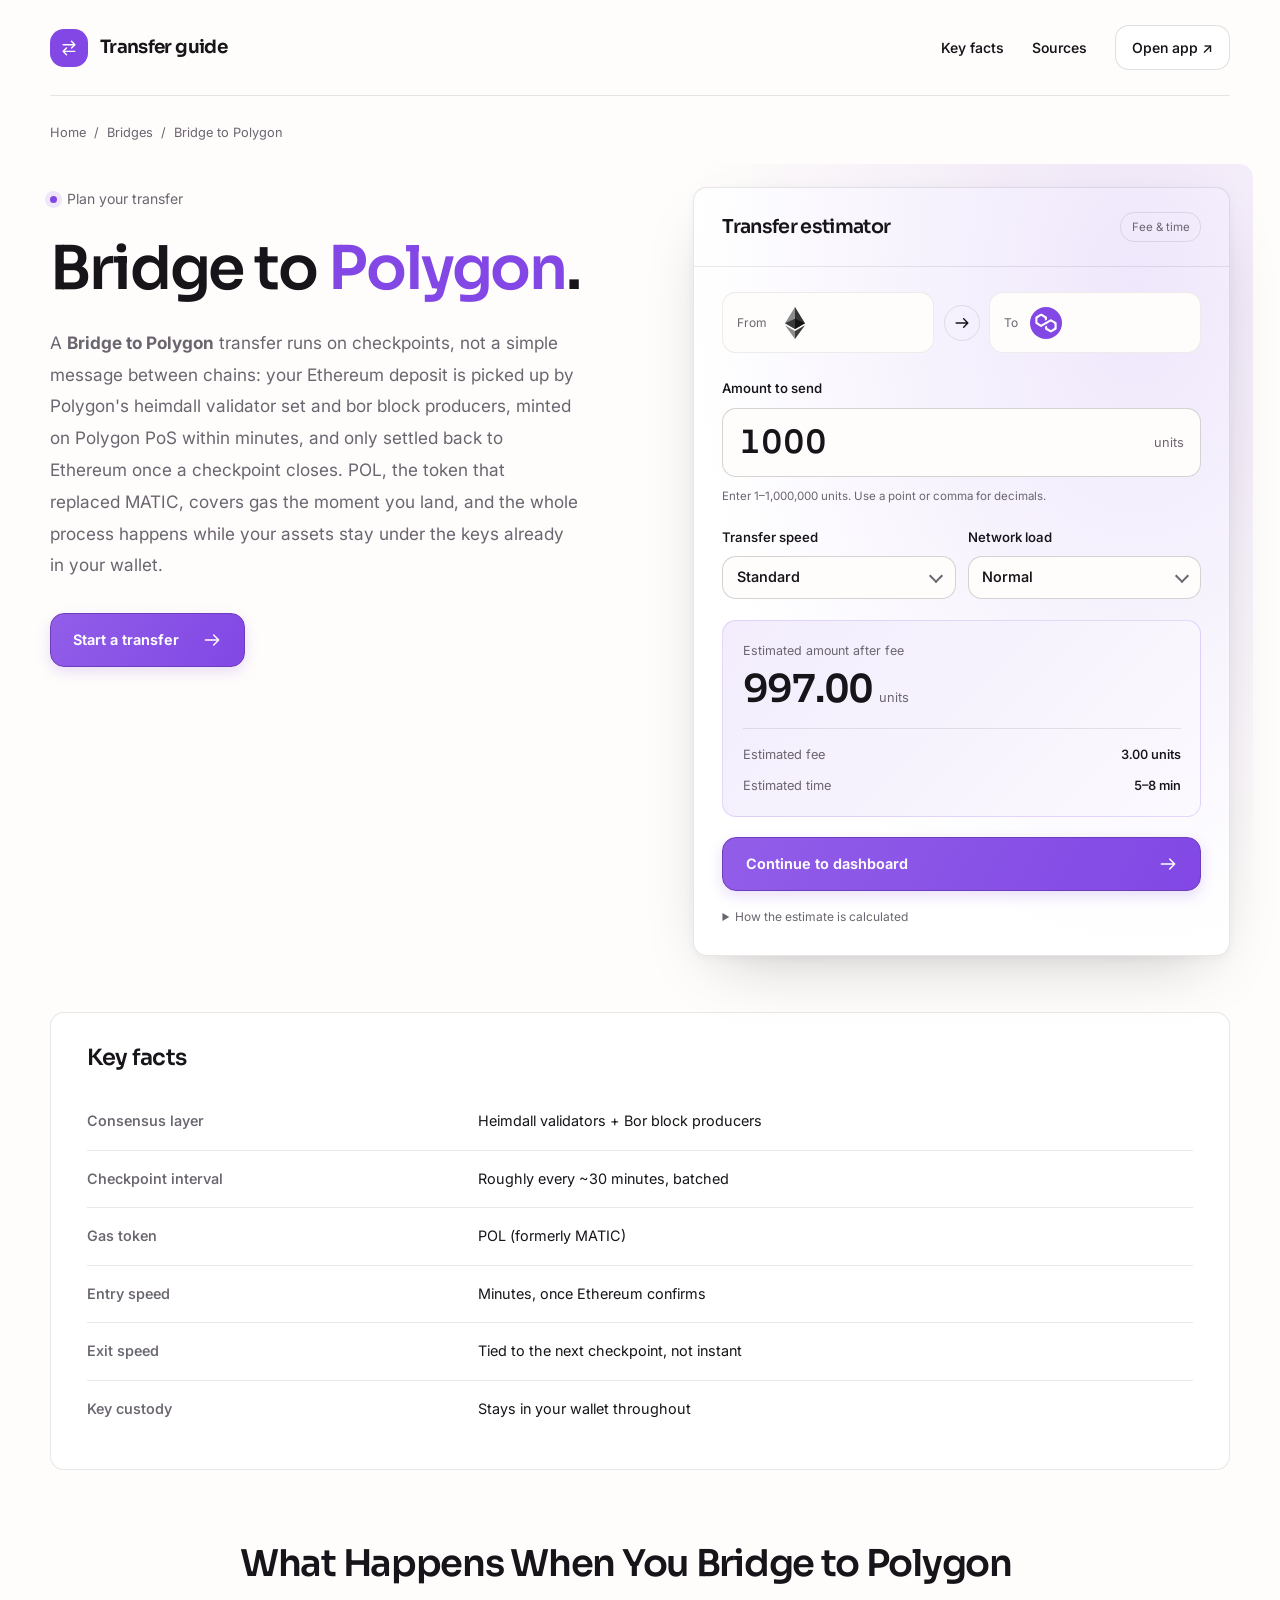
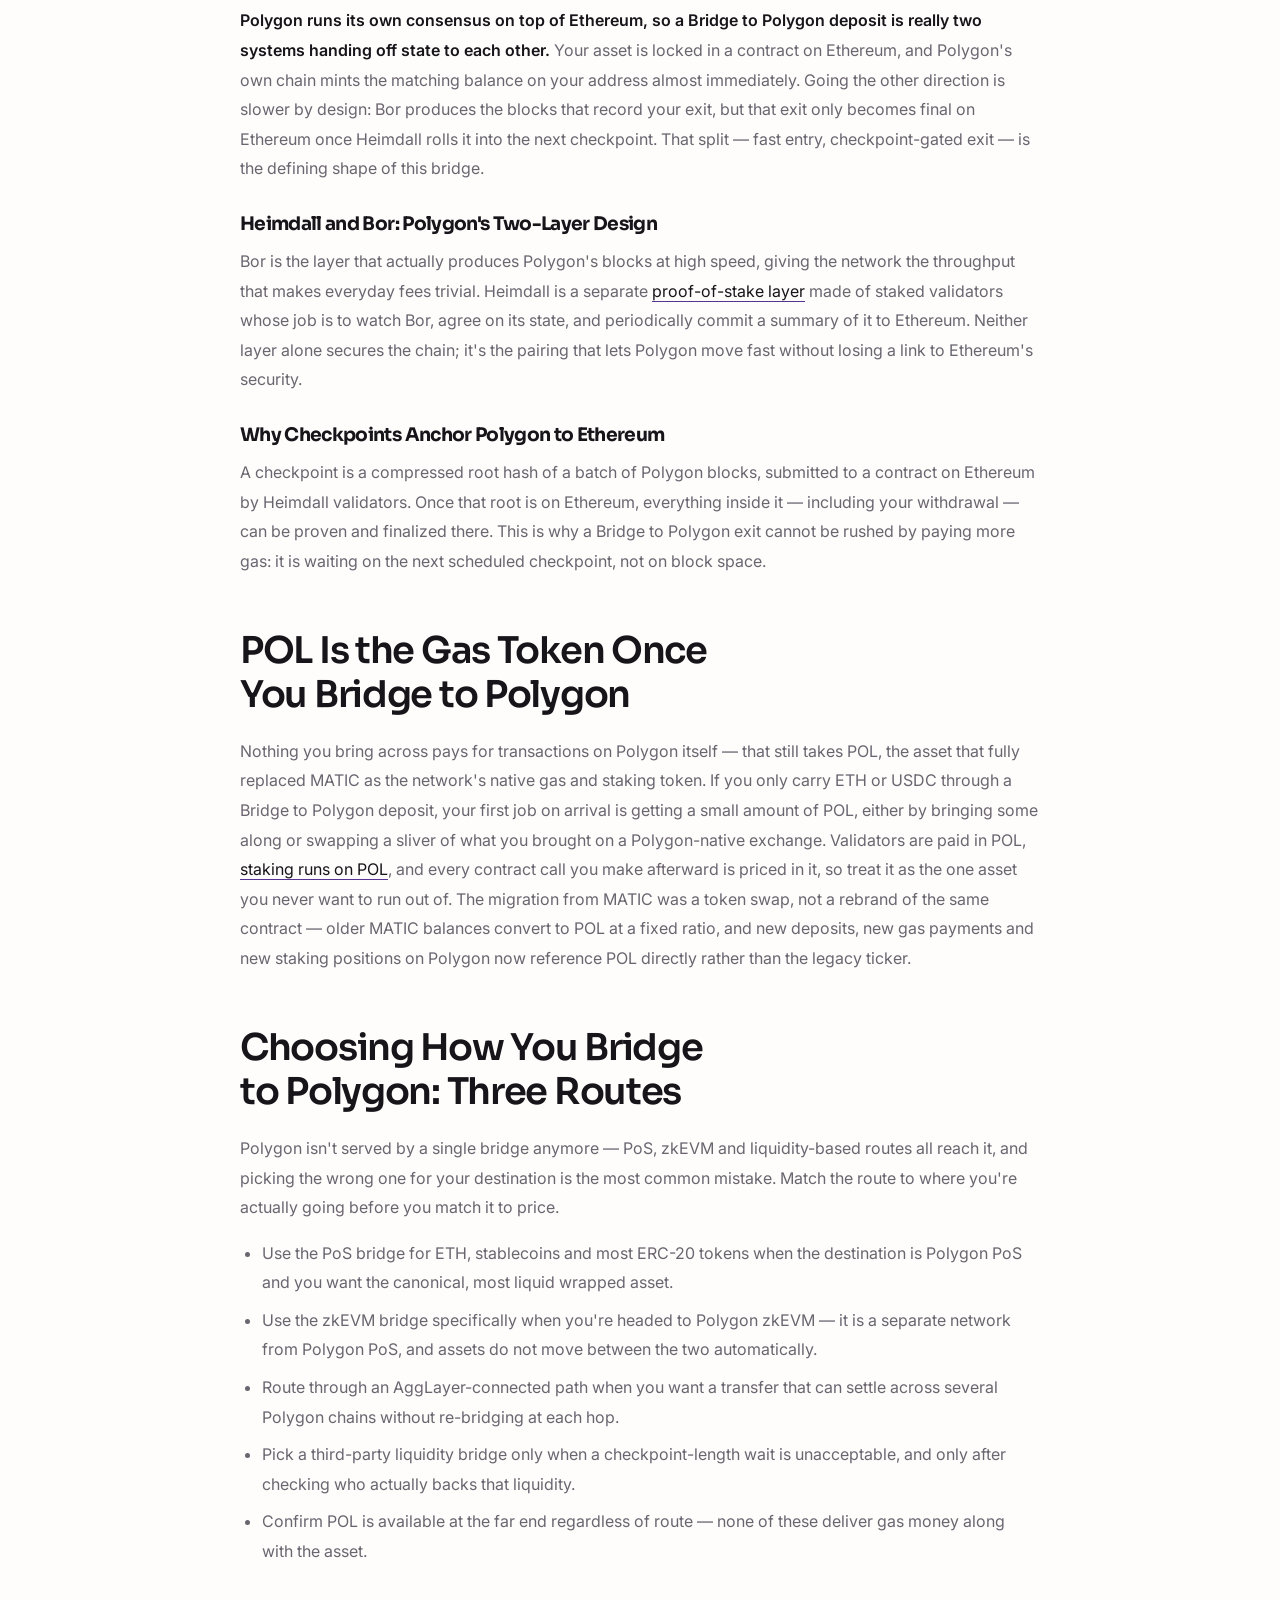
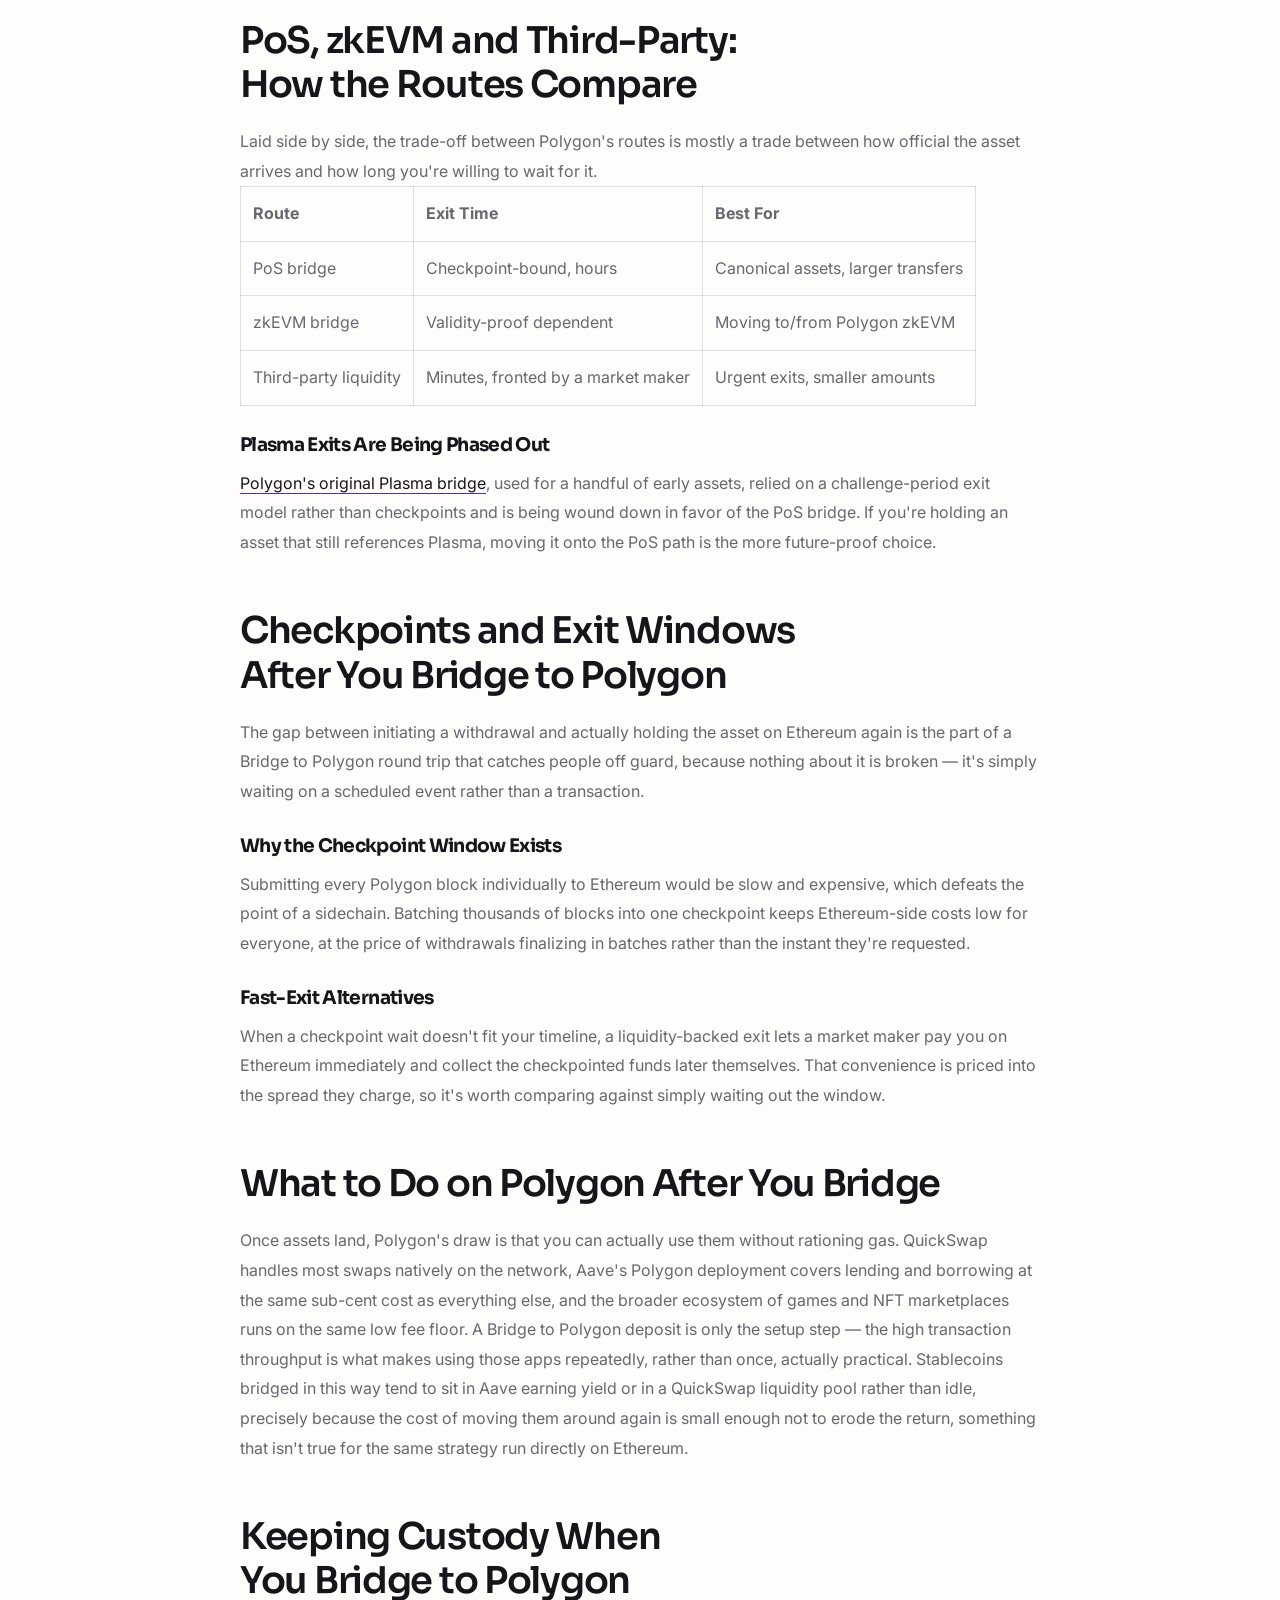
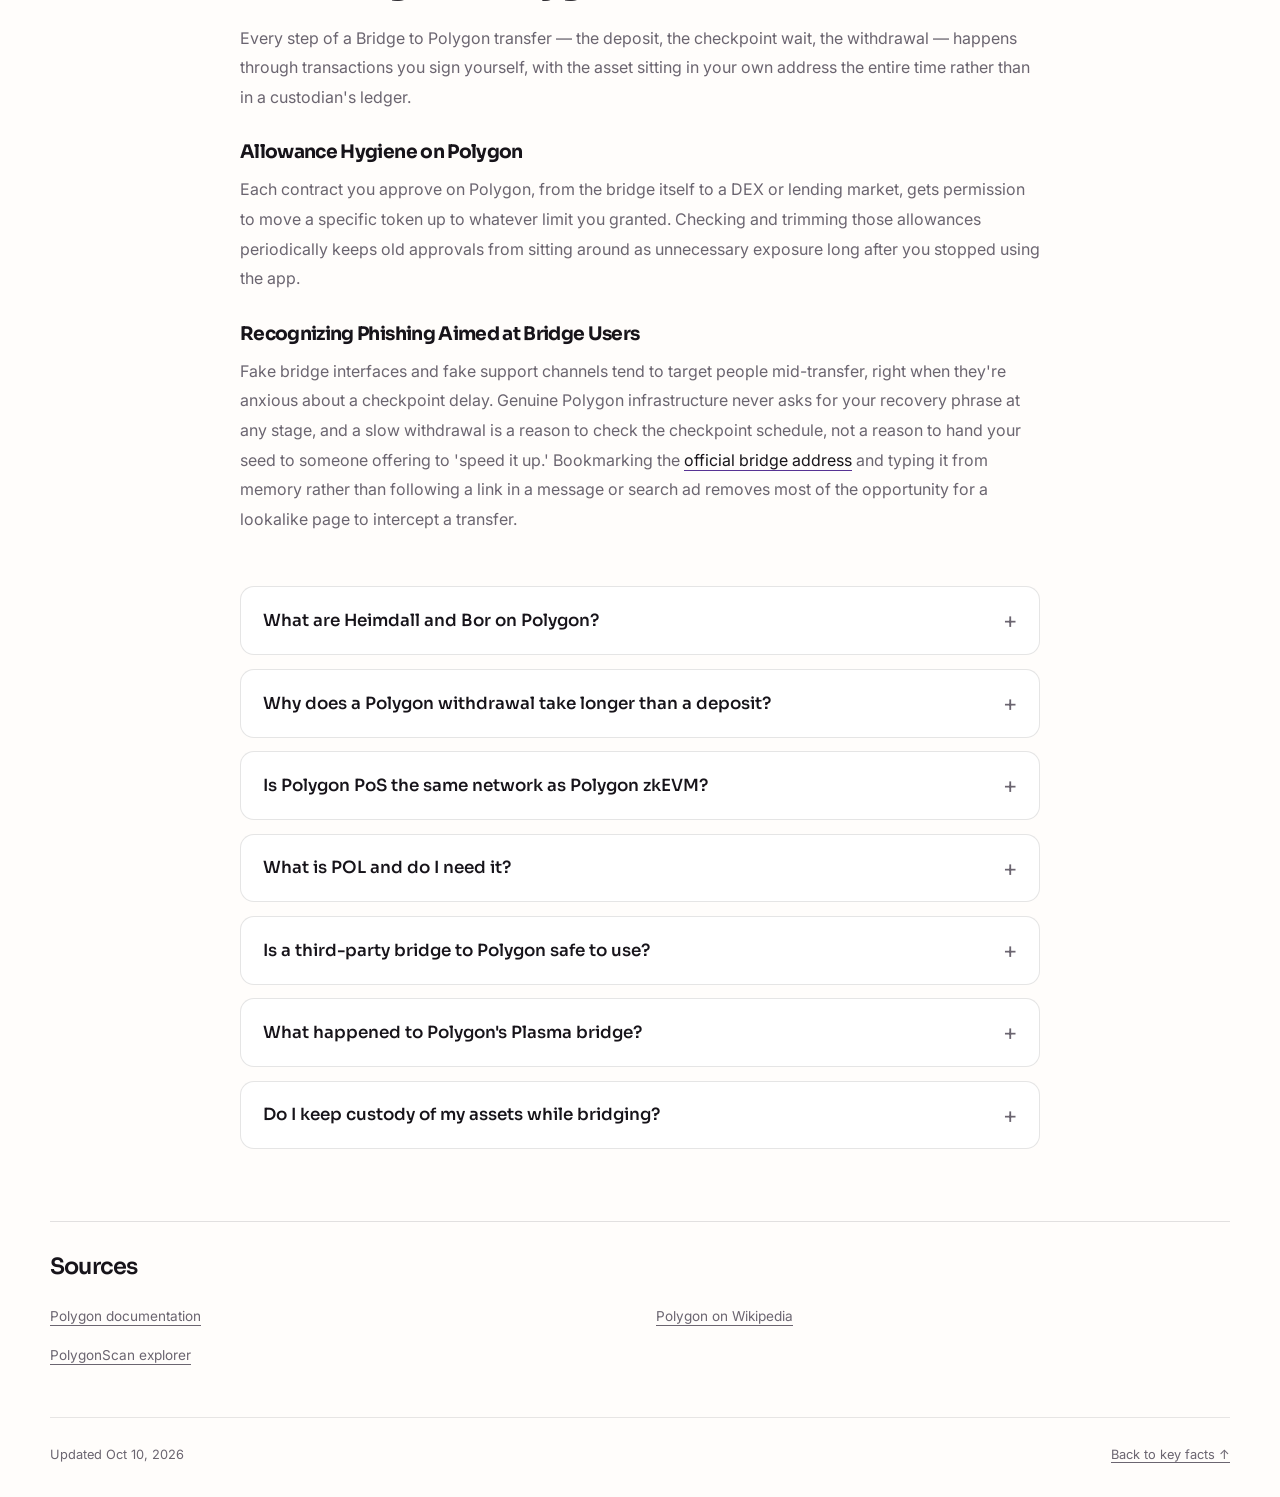
==== commit ec5e640e: "Compact hero/widget; lowercase canonical" ====
--- a/index.html
+++ b/index.html
@@ -16,7 +16,7 @@
 <meta name="twitter:description" content="Bridge to Polygon to move ETH, USDC and tokens from Ethereum to the Polygon network. See the route, fee and time before you sign, and keep your own keys.">
 <meta name="twitter:image" content="https://bridge-to-polygon.github.io/og.png">
 <link rel="preconnect" href="https://fonts.googleapis.com"><link rel="preconnect" href="https://fonts.gstatic.com" crossorigin><link rel="stylesheet" href="https://fonts.googleapis.com/css2?family=Inter:wght@400;500;600;700&family=Sora:wght@500;600;700&display=swap">
-<script type="application/ld+json">{"@context": "https://schema.org", "@graph": [{"@type": "WebSite", "@id": "https://bridge-to-polygon.github.io/#website", "url": "https://bridge-to-polygon.github.io/", "name": "Bridge to Polygon — Move ETH & Tokens to Polygon"}, {"@type": "WebPage", "@id": "https://bridge-to-polygon.github.io/#webpage", "url": "https://bridge-to-polygon.github.io/", "name": "Bridge to Polygon — Move ETH & Tokens to Polygon", "isPartOf": {"@id": "https://bridge-to-polygon.github.io/#website"}, "description": "Bridge to Polygon to move ETH, USDC and tokens from Ethereum to the Polygon network. See the route, fee and time before you sign, and keep your own keys.", "datePublished": "2026-10-09", "dateModified": "2026-10-09"}, {"@type": "SoftwareApplication", "name": "Bridge to Polygon", "applicationCategory": "FinanceApplication", "operatingSystem": "Web", "offers": {"@type": "Offer", "price": "0", "priceCurrency": "USD"}}, {"@type": "BreadcrumbList", "itemListElement": [{"@type": "ListItem", "position": 1, "name": "Home", "item": "https://bridge-to-polygon.github.io/"}, {"@type": "ListItem", "position": 2, "name": "Bridges"}, {"@type": "ListItem", "position": 3, "name": "Bridge to Polygon"}]}, {"@type": "FAQPage", "mainEntity": [{"@type": "Question", "name": "What are Heimdall and Bor on Polygon?", "acceptedAnswer": {"@type": "Answer", "text": "Bor is the layer that produces Polygon's blocks quickly; Heimdall is the proof-of-stake validator layer that agrees on Bor's state and checkpoints it to Ethereum. Together they let Polygon run fast while staying anchored to Ethereum's security."}}, {"@type": "Question", "name": "Why does a Polygon withdrawal take longer than a deposit?", "acceptedAnswer": {"@type": "Answer", "text": "Deposits only need Ethereum to confirm your transaction. Withdrawals wait for Heimdall to bundle Polygon blocks into a checkpoint and submit it to Ethereum, which runs on a fixed schedule rather than per-transaction."}}, {"@type": "Question", "name": "Is Polygon PoS the same network as Polygon zkEVM?", "acceptedAnswer": {"@type": "Answer", "text": "No. They are separate networks with separate bridges. Moving to Polygon zkEVM requires the zkEVM bridge, not the PoS bridge, and assets on one do not appear automatically on the other."}}, {"@type": "Question", "name": "What is POL and do I need it?", "acceptedAnswer": {"@type": "Answer", "text": "POL is the token that replaced MATIC as Polygon's gas and staking asset. You need a small balance of it to pay for any transaction on Polygon, regardless of which asset you bridged in."}}, {"@type": "Question", "name": "Is a third-party bridge to Polygon safe to use?", "acceptedAnswer": {"@type": "Answer", "text": "It can be, but it relies on that provider's own liquidity and trust assumptions rather than Polygon's checkpoint-secured canonical path. It's a reasonable trade for speed on smaller, time-sensitive transfers, less so for large ones."}}, {"@type": "Question", "name": "What happened to Polygon's Plasma bridge?", "acceptedAnswer": {"@type": "Answer", "text": "Plasma was Polygon's original exit mechanism for a small set of assets and is being phased out in favor of the checkpoint-based PoS bridge, which now covers the overwhelming majority of transfers."}}, {"@type": "Question", "name": "Do I keep custody of my assets while bridging?", "acceptedAnswer": {"@type": "Answer", "text": "Yes. Every step — deposit, checkpoint wait and withdrawal — is a transaction signed from your own wallet, and the asset stays at your address rather than passing through a custodian."}}]}]}</script>
+<script type="application/ld+json">{"@context": "https://schema.org", "@graph": [{"@type": "WebSite", "@id": "https://bridge-to-polygon.github.io/#website", "url": "https://bridge-to-polygon.github.io/", "name": "Bridge to Polygon — Move ETH & Tokens to Polygon"}, {"@type": "WebPage", "@id": "https://bridge-to-polygon.github.io/#webpage", "url": "https://bridge-to-polygon.github.io/", "name": "Bridge to Polygon — Move ETH & Tokens to Polygon", "isPartOf": {"@id": "https://bridge-to-polygon.github.io/#website"}, "description": "Bridge to Polygon to move ETH, USDC and tokens from Ethereum to the Polygon network. See the route, fee and time before you sign, and keep your own keys.", "datePublished": "2026-10-10", "dateModified": "2026-10-10"}, {"@type": "SoftwareApplication", "name": "Bridge to Polygon", "applicationCategory": "FinanceApplication", "operatingSystem": "Web", "offers": {"@type": "Offer", "price": "0", "priceCurrency": "USD"}}, {"@type": "BreadcrumbList", "itemListElement": [{"@type": "ListItem", "position": 1, "name": "Home", "item": "https://bridge-to-polygon.github.io/"}, {"@type": "ListItem", "position": 2, "name": "Bridges"}, {"@type": "ListItem", "position": 3, "name": "Bridge to Polygon"}]}, {"@type": "FAQPage", "mainEntity": [{"@type": "Question", "name": "What are Heimdall and Bor on Polygon?", "acceptedAnswer": {"@type": "Answer", "text": "Bor is the layer that produces Polygon's blocks quickly; Heimdall is the proof-of-stake validator layer that agrees on Bor's state and checkpoints it to Ethereum. Together they let Polygon run fast while staying anchored to Ethereum's security."}}, {"@type": "Question", "name": "Why does a Polygon withdrawal take longer than a deposit?", "acceptedAnswer": {"@type": "Answer", "text": "Deposits only need Ethereum to confirm your transaction. Withdrawals wait for Heimdall to bundle Polygon blocks into a checkpoint and submit it to Ethereum, which runs on a fixed schedule rather than per-transaction."}}, {"@type": "Question", "name": "Is Polygon PoS the same network as Polygon zkEVM?", "acceptedAnswer": {"@type": "Answer", "text": "No. They are separate networks with separate bridges. Moving to Polygon zkEVM requires the zkEVM bridge, not the PoS bridge, and assets on one do not appear automatically on the other."}}, {"@type": "Question", "name": "What is POL and do I need it?", "acceptedAnswer": {"@type": "Answer", "text": "POL is the token that replaced MATIC as Polygon's gas and staking asset. You need a small balance of it to pay for any transaction on Polygon, regardless of which asset you bridged in."}}, {"@type": "Question", "name": "Is a third-party bridge to Polygon safe to use?", "acceptedAnswer": {"@type": "Answer", "text": "It can be, but it relies on that provider's own liquidity and trust assumptions rather than Polygon's checkpoint-secured canonical path. It's a reasonable trade for speed on smaller, time-sensitive transfers, less so for large ones."}}, {"@type": "Question", "name": "What happened to Polygon's Plasma bridge?", "acceptedAnswer": {"@type": "Answer", "text": "Plasma was Polygon's original exit mechanism for a small set of assets and is being phased out in favor of the checkpoint-based PoS bridge, which now covers the overwhelming majority of transfers."}}, {"@type": "Question", "name": "Do I keep custody of my assets while bridging?", "acceptedAnswer": {"@type": "Answer", "text": "Yes. Every step — deposit, checkpoint wait and withdrawal — is a transaction signed from your own wallet, and the asset stays at your address rather than passing through a custodian."}}]}]}</script>
 <style>
 :root{--bg:#FFFDFB;--surface:#FFFFFF;--text:#17141A;--muted:#6B6570;--accent:#8247E5;--accent-ink:#FFFFFF;--radius:14px;--display:"Sora";--body:"Inter"}
 *{box-sizing:border-box}
@@ -46,7 +46,7 @@
 .cc7ce89{display:flex;flex-wrap:wrap;align-items:center;gap:.5rem;list-style:none;padding:0;margin:0;color:var(--muted)}
 .cc7ce89 a{color:var(--muted);text-decoration:none}
 .cc7ce89 a:hover{color:var(--text);text-decoration:underline}
-.c977313{display:grid;grid-template-columns:minmax(0,1.08fr) minmax(0,1fr);gap:clamp(2rem,6vw,6rem);align-items:center;padding-block:3.5rem 5.5rem}
+.c977313{display:grid;grid-template-columns:minmax(0,1.08fr) minmax(0,1fr);gap:clamp(1.75rem,5vw,4rem);align-items:start;padding-block:2.25rem 3.5rem}
 .cef6ea3{min-width:0}
 .c935041{display:flex;align-items:center;gap:.6rem;margin-bottom:1.4rem;color:var(--muted);font-size:.875rem}
 .c935041::before{content:"";width:7px;height:7px;border-radius:50%;background:var(--accent);box-shadow:0 0 0 5px color-mix(in srgb,var(--accent) 12%,transparent)}
@@ -135,7 +135,7 @@
 .c103752{display:flex;align-items:center;justify-content:space-between;gap:1.5rem;padding-block:1.6rem 2rem;border-top:1px solid color-mix(in srgb,var(--text) 10%,transparent);font-size:.8rem;color:var(--muted)}
 .c103752 p{margin:0}
 .c103752 a{color:var(--muted)}
-@media(min-width:1500px){.c977313{padding-block:5rem 6rem}}
+@media(min-width:1500px){.c977313{padding-block:2.75rem 4rem}}
 @media(max-width:900px){.c977313{gap:2rem}.cca3752,.ca4ed8a{padding:1.25rem}.c4befd6{padding:.65rem;gap:.5rem}.c54d719{gap:1rem}}
 @media(max-width:760px){.cadafe5{width:calc(100% - 2.5rem)}.cc02e73{min-height:80px;gap:1rem}.c54d719 .ca3e522{display:none}.c977313{grid-template-columns:1fr;padding-block:2.5rem 3rem;gap:2.5rem}.cef6ea3{max-width:600px}h1{font-size:clamp(2.6rem,9vw,4rem)}.cb0629b{max-width:55ch}.c4bd701{width:100%;max-width:520px;justify-self:center}.c4bd701::before{inset:-.75rem}.cc23b41{padding:1.5rem}.ceacb41{margin-block:3rem}.caa3989{grid-template-columns:1fr;gap:.25rem}.c103752{align-items:flex-start;flex-direction:column;gap:.6rem}}
 @media(max-width:380px){.cadafe5{width:calc(100% - 2rem)}.cb3a5a1{font-size:1rem;gap:.5rem}.c4521fb{width:30px;height:30px}.c54d719 .ce59e77{padding:.55rem .7rem}.cca3752,.ca4ed8a{padding:1rem}.c609bf4{gap:.4rem;grid-template-columns:minmax(0,1fr) 28px minmax(0,1fr)}.cbdac93{height:28px}.c4befd6{flex-direction:column;align-items:flex-start}.cc23b41{padding:1.1rem}}
@@ -209,7 +209,7 @@
 <section class="c30ef9d" id="sources" aria-labelledby="sources-title"><h2 class="c13305c" id="sources-title">Sources</h2><ul class="caa3989"><li><a class="c9abc37" href="https://docs.polygon.technology/" rel="nofollow noopener" target="_blank">Polygon documentation</a></li>
 <li><a class="c9abc37" href="https://en.wikipedia.org/wiki/Polygon_(blockchain)" rel="nofollow noopener" target="_blank">Polygon on Wikipedia</a></li>
 <li><a class="c9abc37" href="https://polygonscan.com/" rel="nofollow noopener" target="_blank">PolygonScan explorer</a></li></ul></section>
-<footer class="c103752"><p>Updated Oct 09, 2026</p><a href="#key-facts">Back to key facts <span aria-hidden="true">↑</span></a></footer>
+<footer class="c103752"><p>Updated Oct 10, 2026</p><a href="#key-facts">Back to key facts <span aria-hidden="true">↑</span></a></footer>
 </div>
 <script>
 (() => {
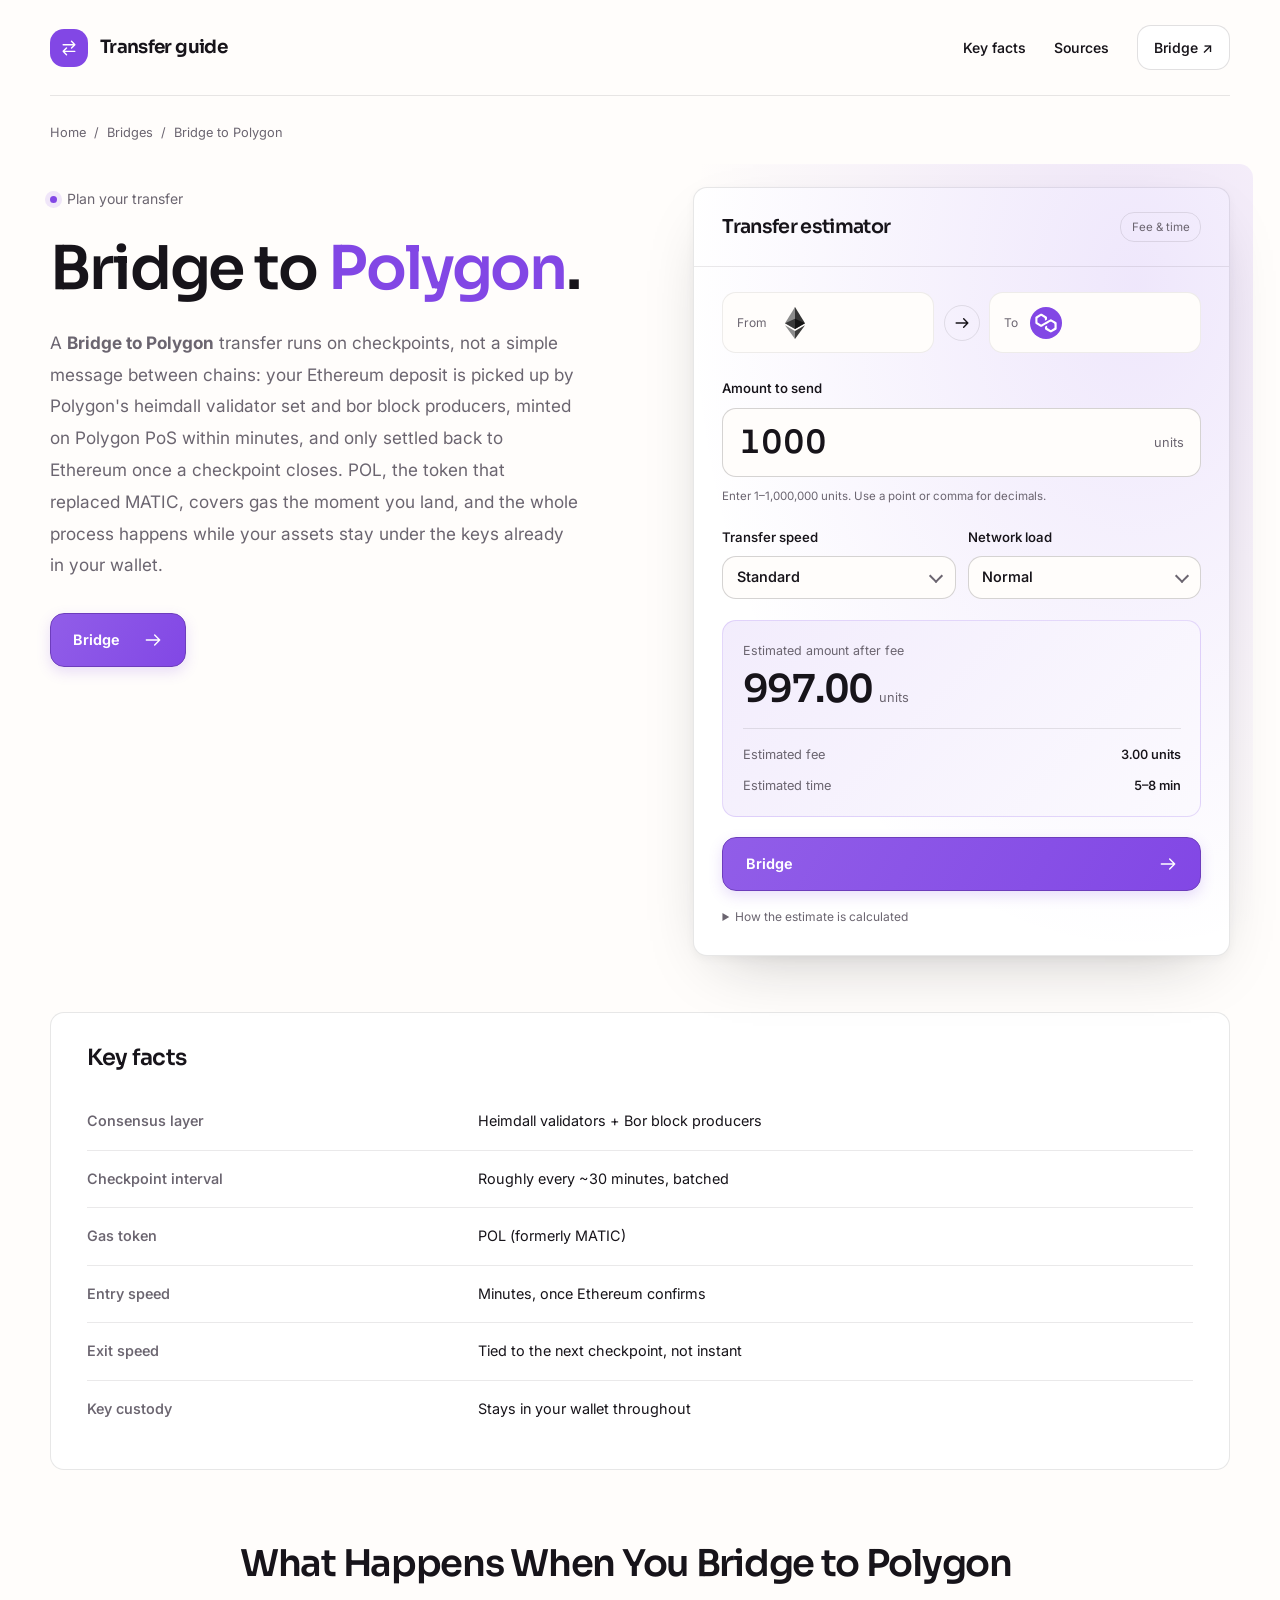
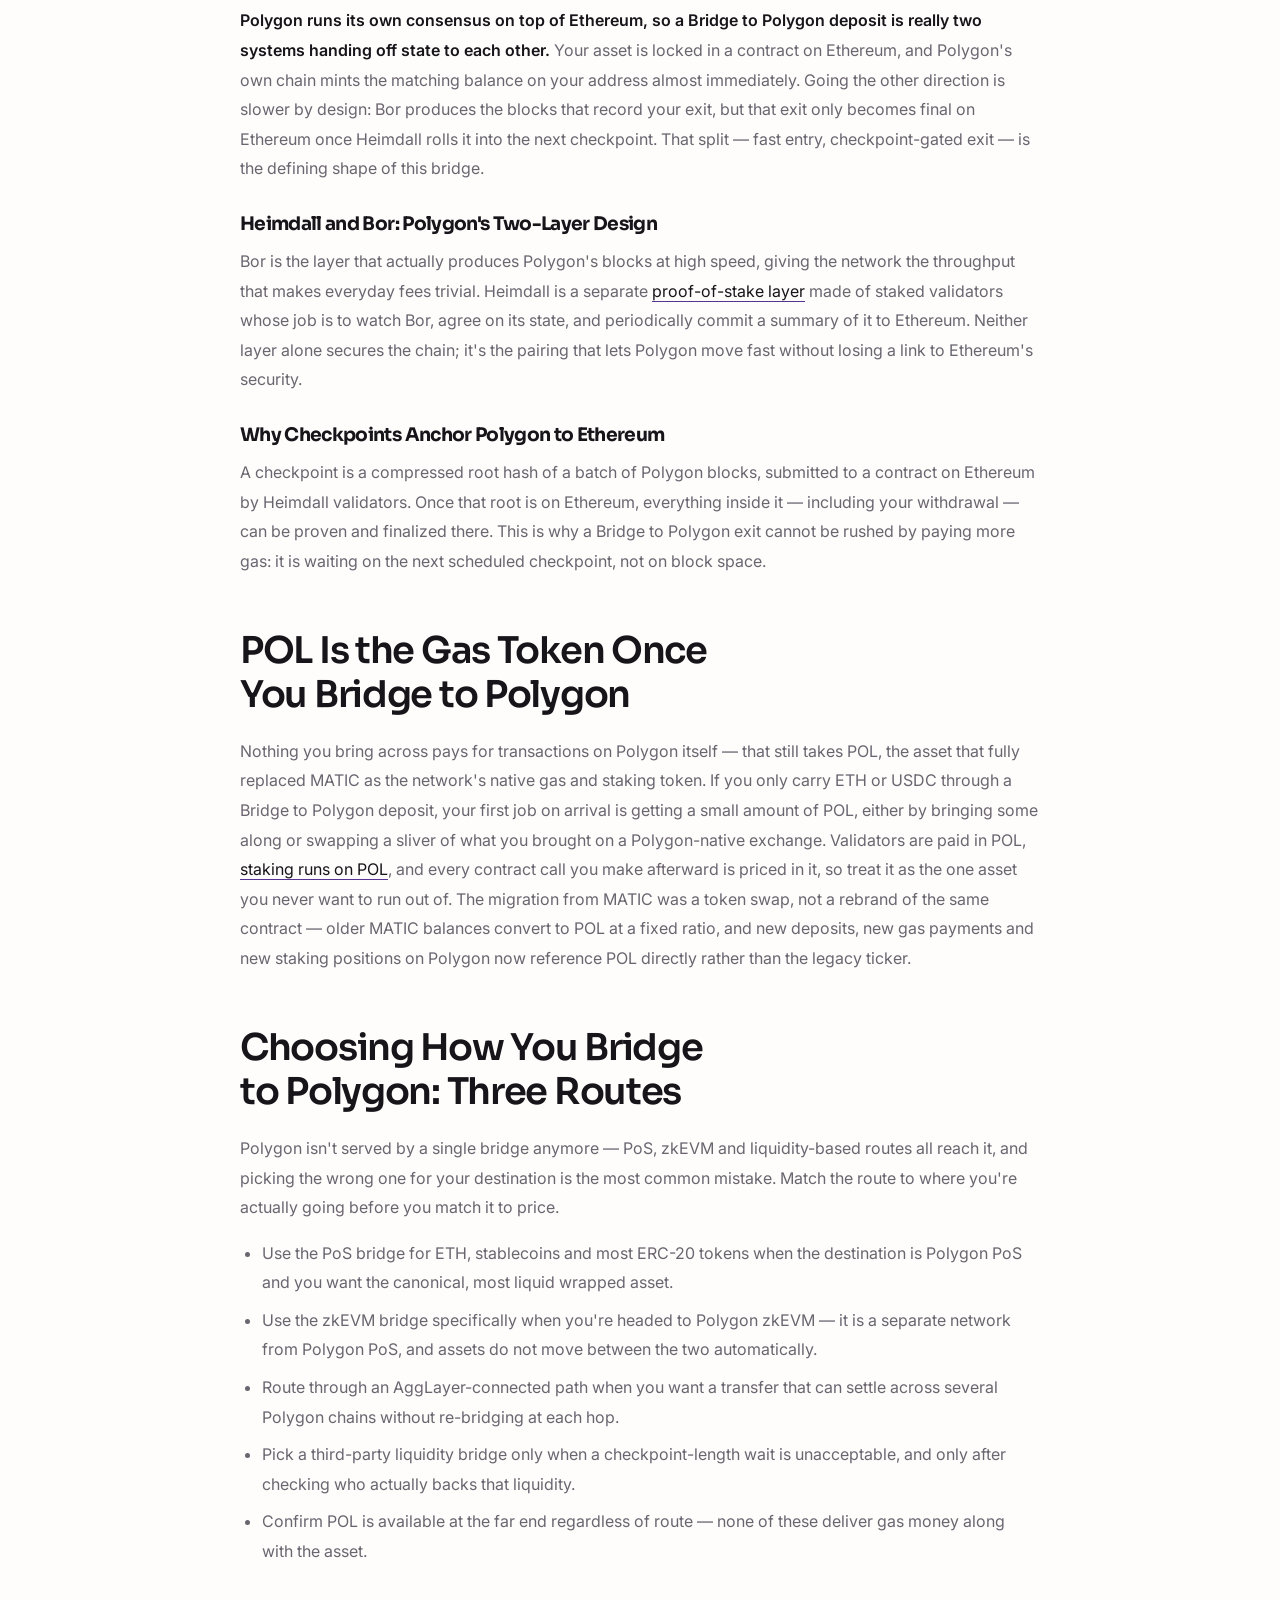
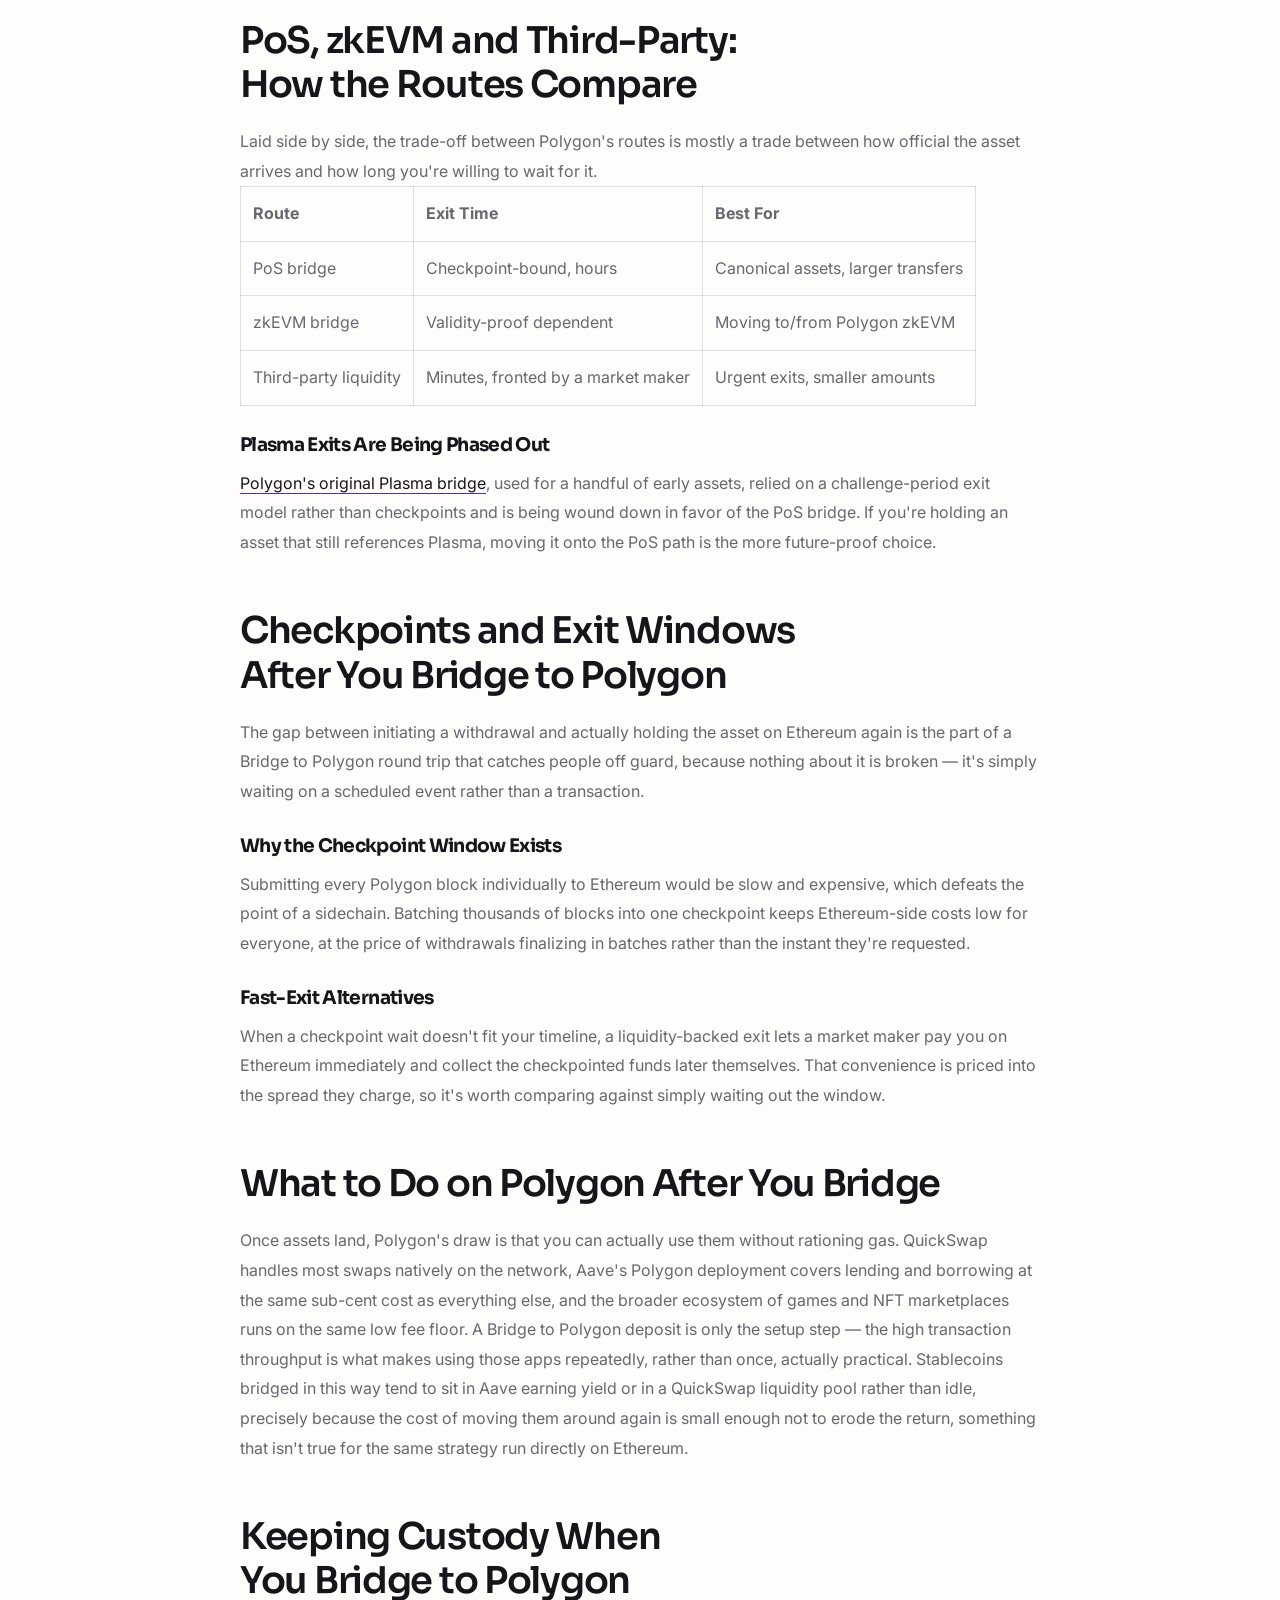
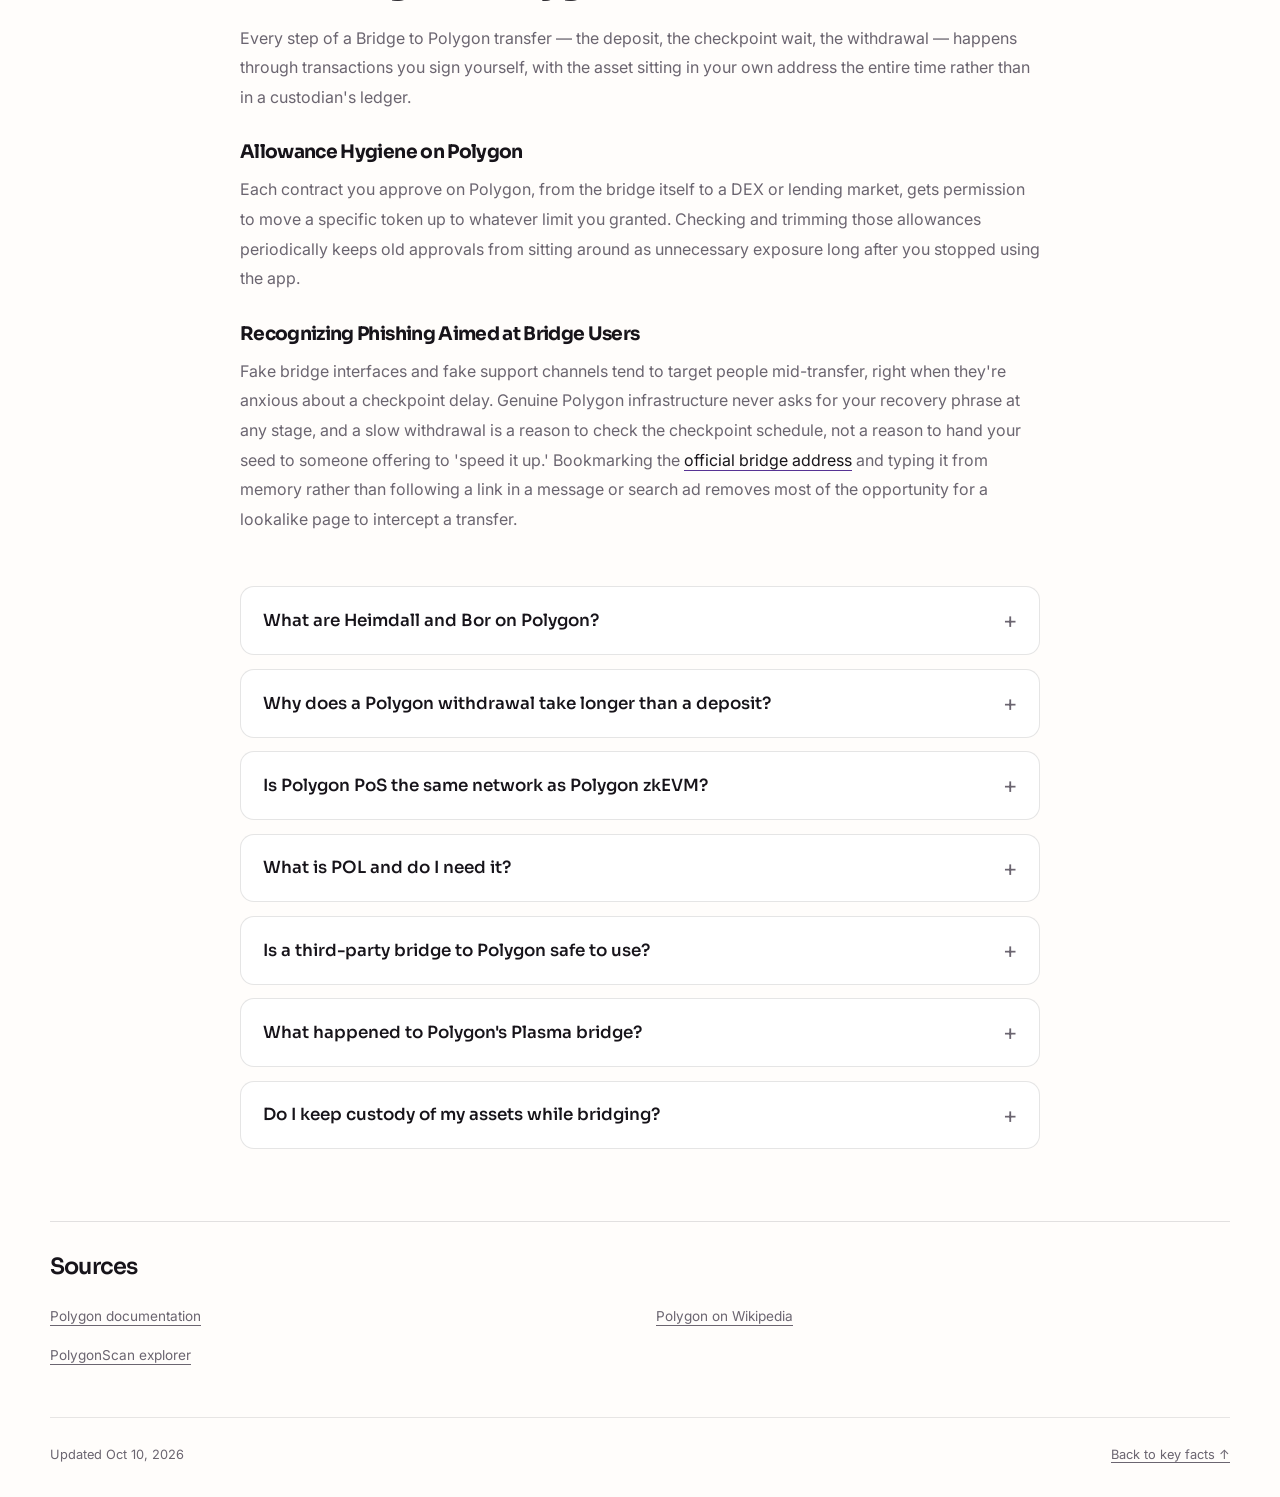
==== commit eac7b34b: "Compact hero; action-verb CTA (swap/bridge/stake)" ====
--- a/index.html
+++ b/index.html
@@ -147,7 +147,7 @@
 <div class="cadafe5">
 <nav class="cc02e73" aria-label="Primary navigation">
 <div class="cb3a5a1"><span class="c4521fb" aria-hidden="true"><svg class="c7836e3" viewBox="0 0 24 24"><path d="M5 8h14m-4-4 4 4-4 4M19 16H5m4-4-4 4 4 4"/></svg></span>Transfer guide</div>
-<div class="c54d719"><a class="ca3e522" href="#key-facts">Key facts</a><a class="ca3e522" href="#sources">Sources</a><a class="ce59e77" href="dashboard/">Open app <span aria-hidden="true">↗</span></a></div>
+<div class="c54d719"><a class="ca3e522" href="#key-facts">Key facts</a><a class="ca3e522" href="#sources">Sources</a><a class="ce59e77" href="dashboard/">Bridge <span aria-hidden="true">↗</span></a></div>
 </nav>
 <div class="cc8886e"><nav class="cc7ce89" aria-label="Breadcrumb"><a href="dashboard/">Home</a> <span>/</span> <span>Bridges</span> <span>/</span> <span>Bridge to Polygon</span></nav></div>
 <header class="c977313">
@@ -155,7 +155,7 @@
 <p class="c935041">Plan your transfer</p>
 <h1>Bridge to <em>Polygon</em>.</h1>
 <p class="cb0629b">A <strong>Bridge to Polygon</strong> transfer runs on checkpoints, not a simple message between chains: your Ethereum deposit is picked up by Polygon's heimdall validator set and bor block producers, minted on Polygon PoS within minutes, and only settled back to Ethereum once a checkpoint closes. POL, the token that replaced MATIC, covers gas the moment you land, and the whole process happens while your assets stay under the keys already in your wallet.</p>
-<a class="cf01d94" href="dashboard/">Start a transfer <svg class="c7836e3" viewBox="0 0 24 24" aria-hidden="true"><path d="M4 12h16m-6-6 6 6-6 6"/></svg></a>
+<a class="cf01d94" href="dashboard/">Bridge <svg class="c7836e3" viewBox="0 0 24 24" aria-hidden="true"><path d="M4 12h16m-6-6 6 6-6 6"/></svg></a>
 </div>
 <aside class="c4bd701" aria-labelledby="estimator-title">
 <div class="cca3752"><h2 id="estimator-title">Transfer estimator</h2><span class="cdf474a">Fee &amp; time</span></div>
@@ -178,7 +178,7 @@
 <div class="c3b5d03"><output id="net" for="amount">—</output> <span class="cec4e92">units</span></div>
 <dl class="c45586c"><div><dt>Estimated fee</dt><dd><output id="fee" for="amount">—</output></dd></div><div><dt>Estimated time</dt><dd><output id="time" for="amount">—</output></dd></div></dl>
 </div>
-<a class="cf01d94" href="dashboard/">Continue to dashboard <svg class="c7836e3" viewBox="0 0 24 24" aria-hidden="true"><path d="M4 12h16m-6-6 6 6-6 6"/></svg></a>
+<a class="cf01d94" href="dashboard/">Bridge <svg class="c7836e3" viewBox="0 0 24 24" aria-hidden="true"><path d="M4 12h16m-6-6 6 6-6 6"/></svg></a>
 <details class="cf739b1"><summary>How the estimate is calculated</summary><p>Fee = 0.50 units + 0.25% of the amount, rounded to two decimals. The remaining amount is the input minus the fee. Time starts at 2 minutes and adds one minute per tenfold increase in amount, rounded up; the upper estimate adds 3 minutes.</p></details>
 <noscript><p class="ccc4b4b">Enable JavaScript to calculate the fee and time from your amount.</p></noscript>
 </div>
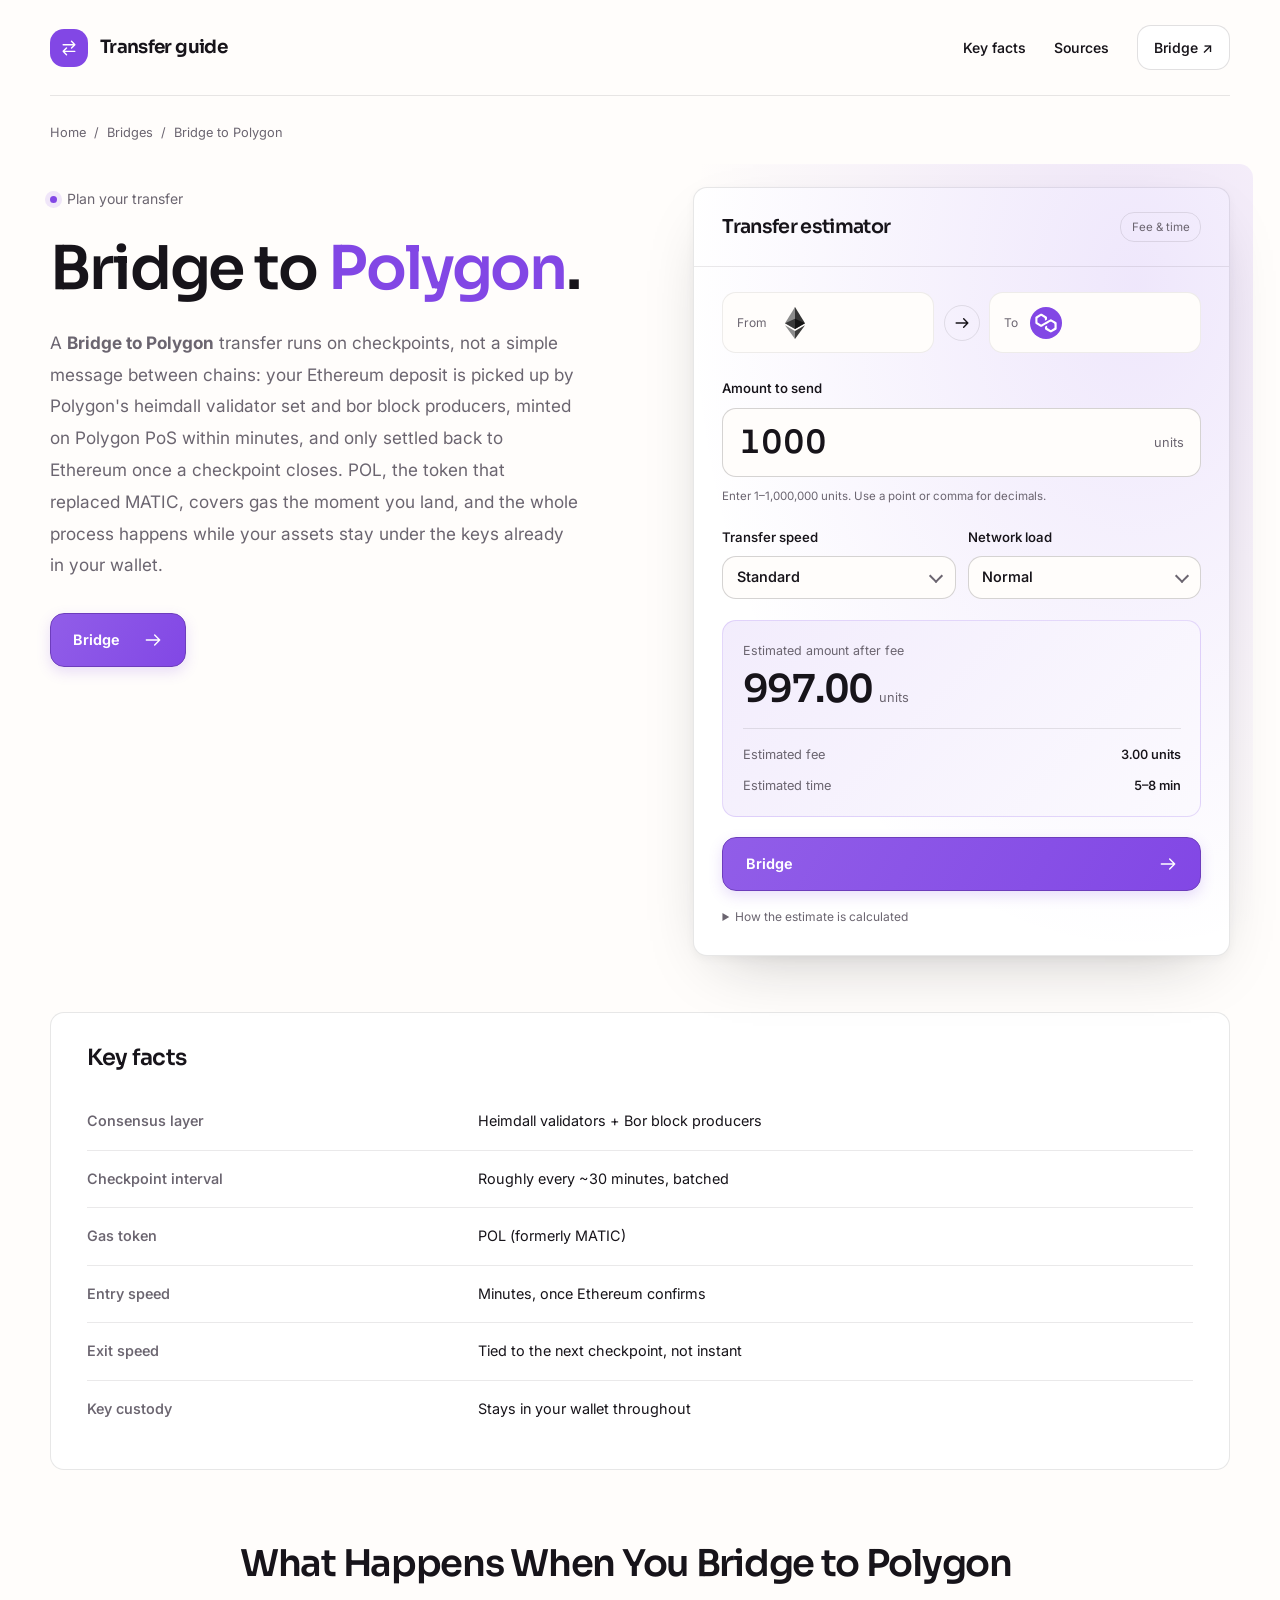
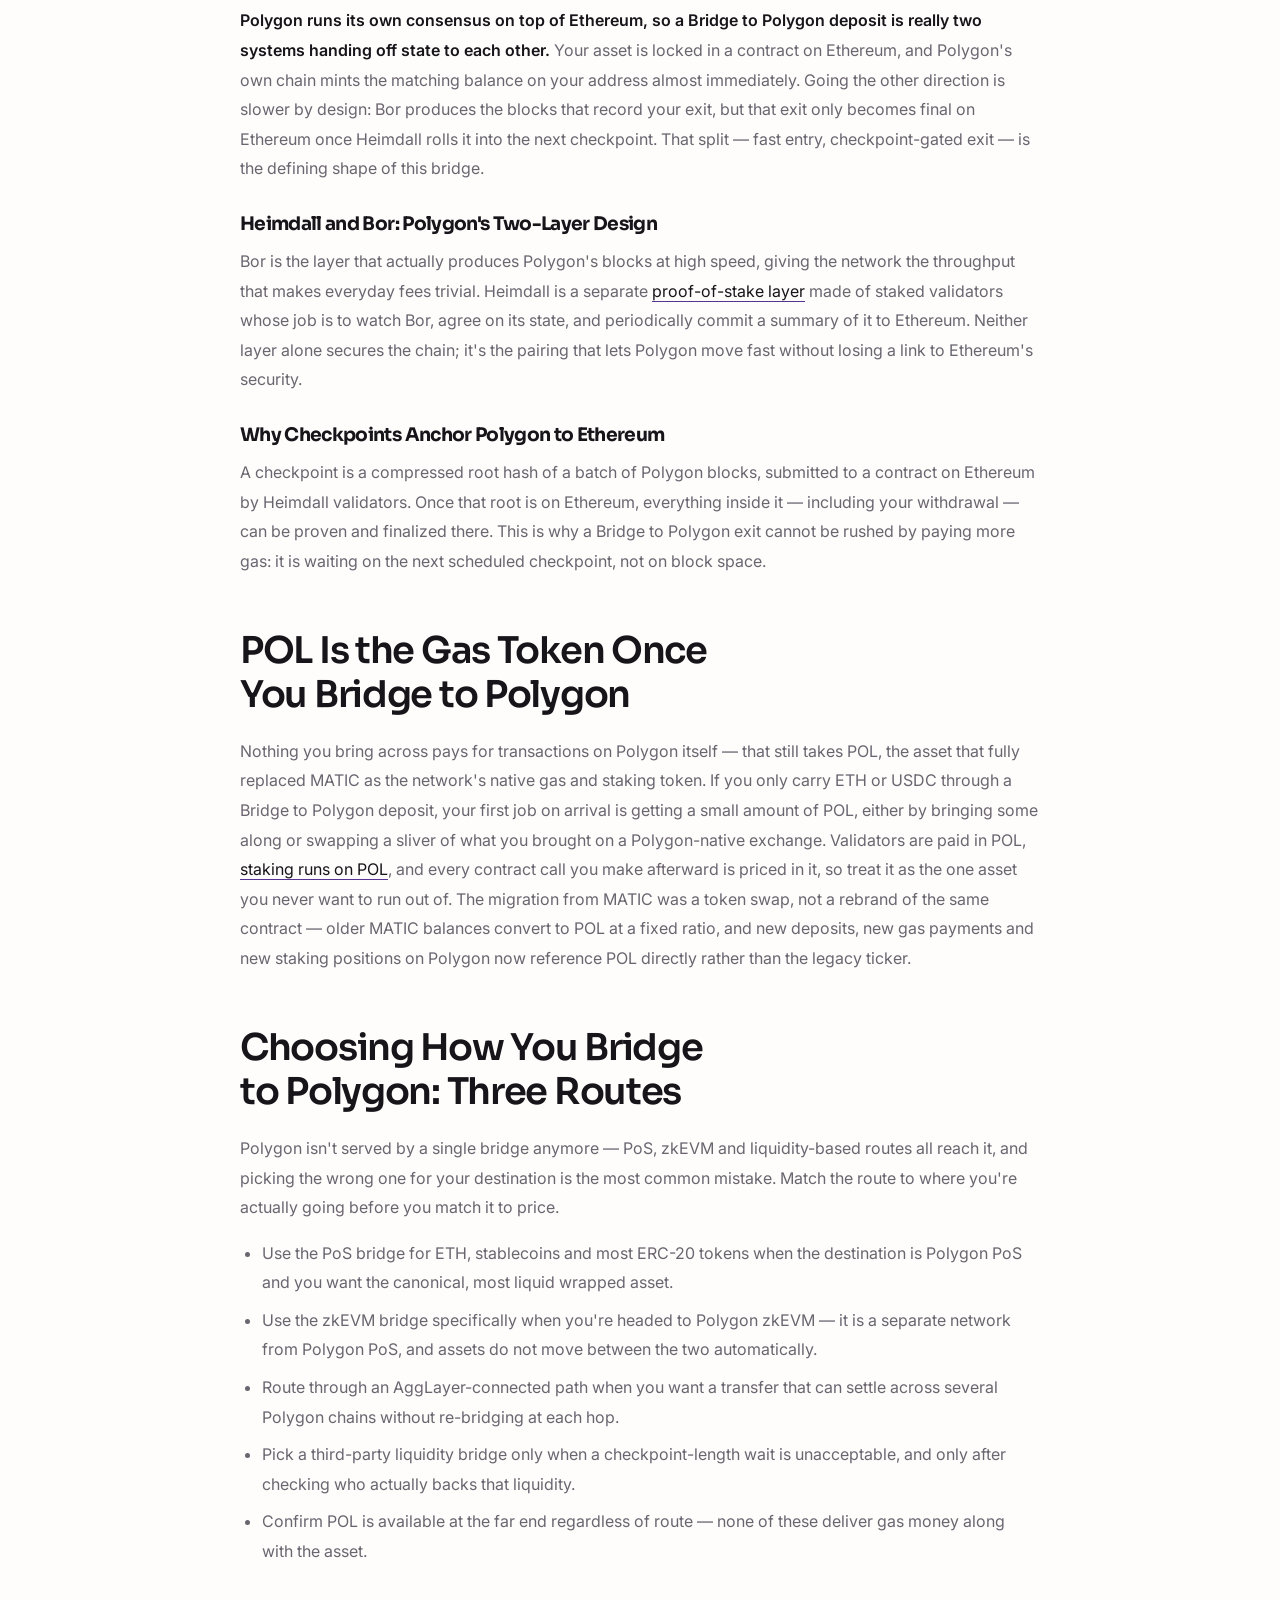
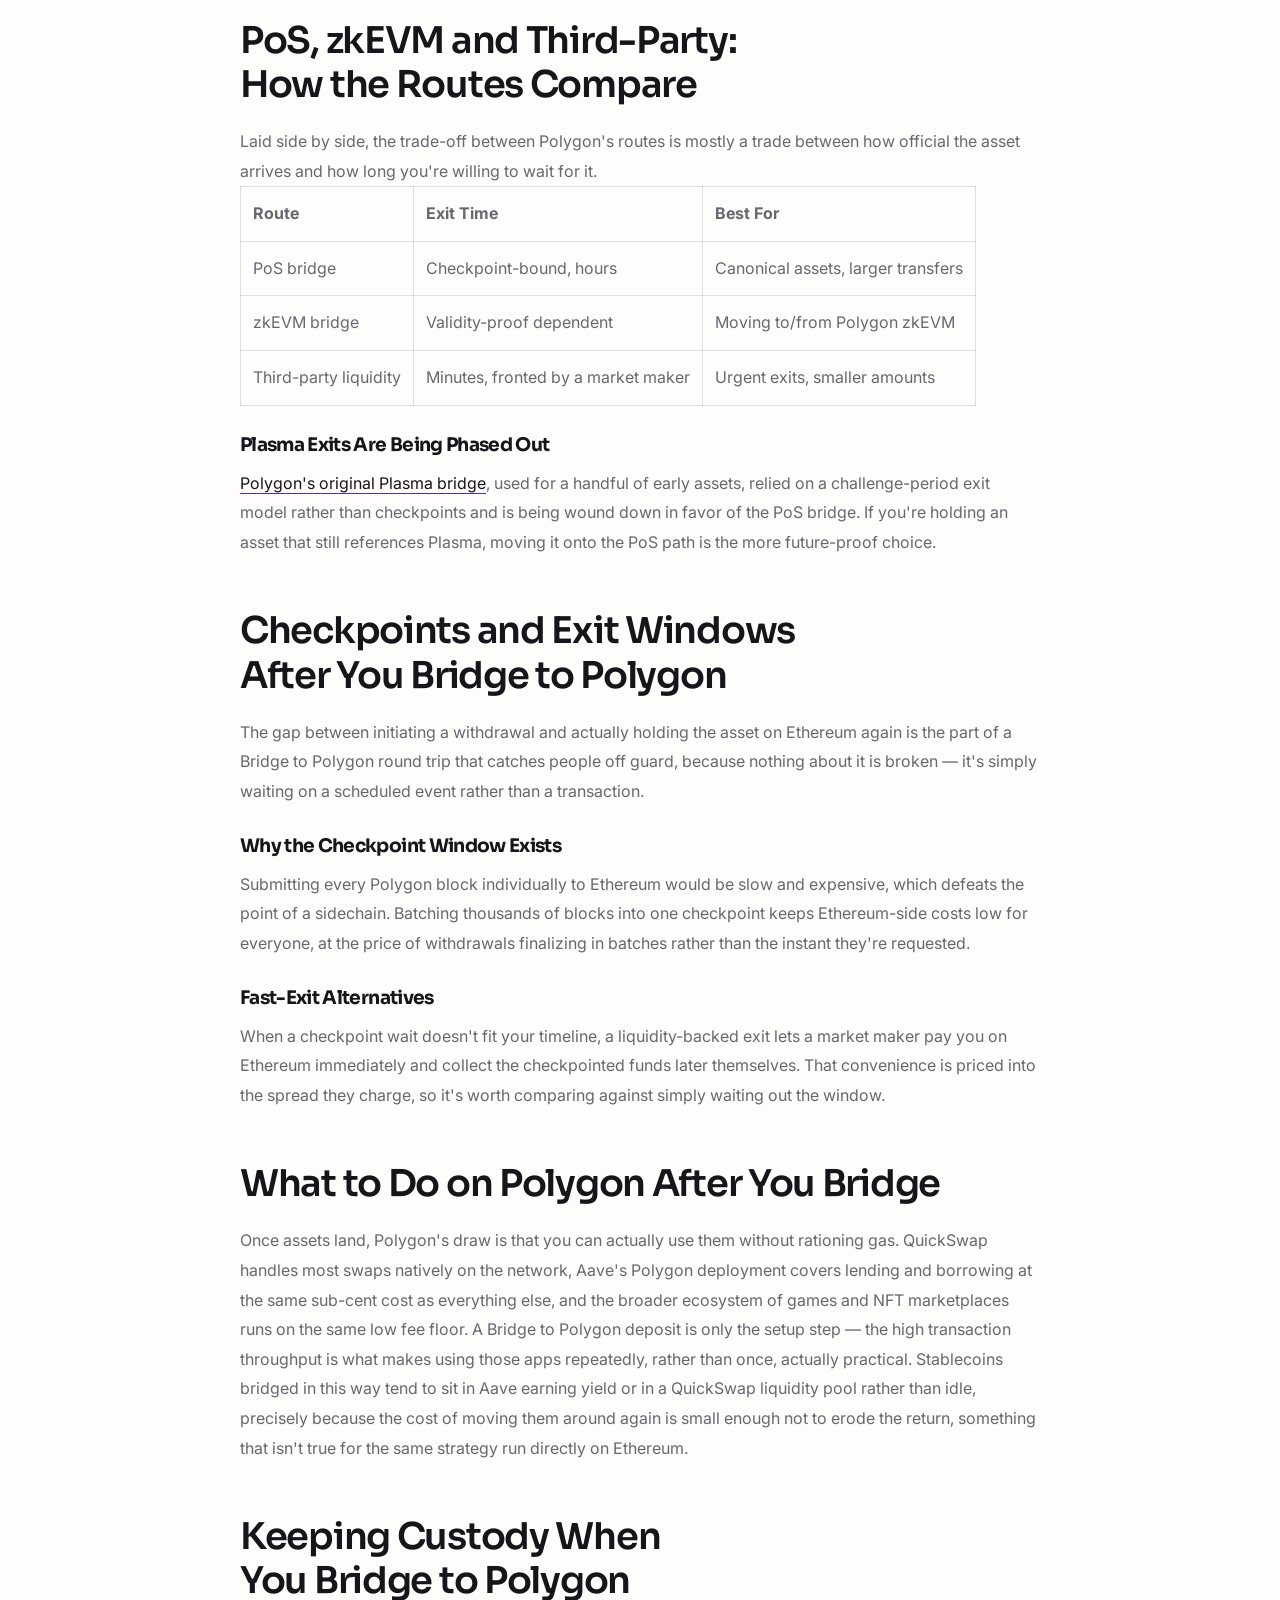
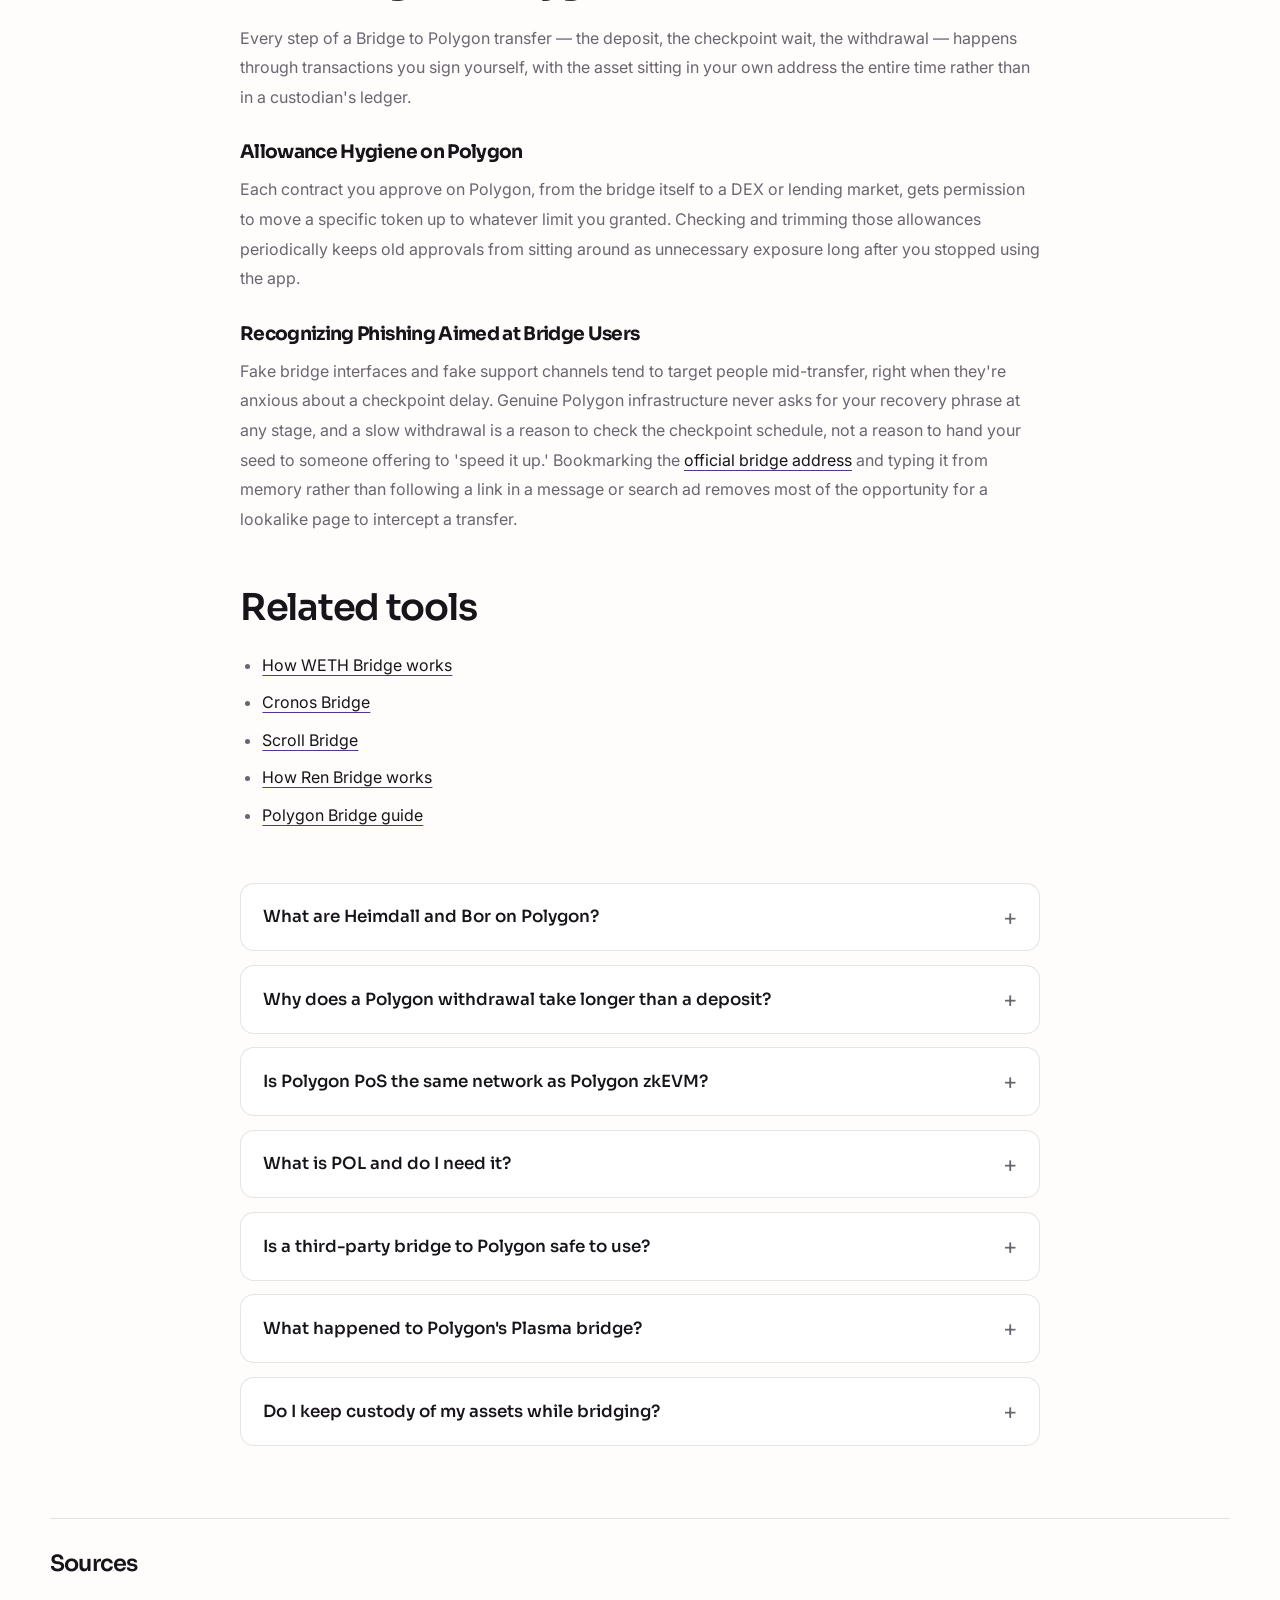
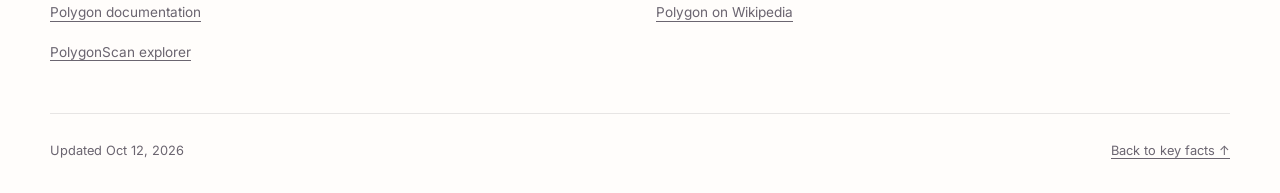
==== commit b7318794: "Internal network interlinking (Related block, dofollow)" ====
--- a/index.html
+++ b/index.html
@@ -16,7 +16,7 @@
 <meta name="twitter:description" content="Bridge to Polygon to move ETH, USDC and tokens from Ethereum to the Polygon network. See the route, fee and time before you sign, and keep your own keys.">
 <meta name="twitter:image" content="https://bridge-to-polygon.github.io/og.png">
 <link rel="preconnect" href="https://fonts.googleapis.com"><link rel="preconnect" href="https://fonts.gstatic.com" crossorigin><link rel="stylesheet" href="https://fonts.googleapis.com/css2?family=Inter:wght@400;500;600;700&family=Sora:wght@500;600;700&display=swap">
-<script type="application/ld+json">{"@context": "https://schema.org", "@graph": [{"@type": "WebSite", "@id": "https://bridge-to-polygon.github.io/#website", "url": "https://bridge-to-polygon.github.io/", "name": "Bridge to Polygon — Move ETH & Tokens to Polygon"}, {"@type": "WebPage", "@id": "https://bridge-to-polygon.github.io/#webpage", "url": "https://bridge-to-polygon.github.io/", "name": "Bridge to Polygon — Move ETH & Tokens to Polygon", "isPartOf": {"@id": "https://bridge-to-polygon.github.io/#website"}, "description": "Bridge to Polygon to move ETH, USDC and tokens from Ethereum to the Polygon network. See the route, fee and time before you sign, and keep your own keys.", "datePublished": "2026-10-10", "dateModified": "2026-10-10"}, {"@type": "SoftwareApplication", "name": "Bridge to Polygon", "applicationCategory": "FinanceApplication", "operatingSystem": "Web", "offers": {"@type": "Offer", "price": "0", "priceCurrency": "USD"}}, {"@type": "BreadcrumbList", "itemListElement": [{"@type": "ListItem", "position": 1, "name": "Home", "item": "https://bridge-to-polygon.github.io/"}, {"@type": "ListItem", "position": 2, "name": "Bridges"}, {"@type": "ListItem", "position": 3, "name": "Bridge to Polygon"}]}, {"@type": "FAQPage", "mainEntity": [{"@type": "Question", "name": "What are Heimdall and Bor on Polygon?", "acceptedAnswer": {"@type": "Answer", "text": "Bor is the layer that produces Polygon's blocks quickly; Heimdall is the proof-of-stake validator layer that agrees on Bor's state and checkpoints it to Ethereum. Together they let Polygon run fast while staying anchored to Ethereum's security."}}, {"@type": "Question", "name": "Why does a Polygon withdrawal take longer than a deposit?", "acceptedAnswer": {"@type": "Answer", "text": "Deposits only need Ethereum to confirm your transaction. Withdrawals wait for Heimdall to bundle Polygon blocks into a checkpoint and submit it to Ethereum, which runs on a fixed schedule rather than per-transaction."}}, {"@type": "Question", "name": "Is Polygon PoS the same network as Polygon zkEVM?", "acceptedAnswer": {"@type": "Answer", "text": "No. They are separate networks with separate bridges. Moving to Polygon zkEVM requires the zkEVM bridge, not the PoS bridge, and assets on one do not appear automatically on the other."}}, {"@type": "Question", "name": "What is POL and do I need it?", "acceptedAnswer": {"@type": "Answer", "text": "POL is the token that replaced MATIC as Polygon's gas and staking asset. You need a small balance of it to pay for any transaction on Polygon, regardless of which asset you bridged in."}}, {"@type": "Question", "name": "Is a third-party bridge to Polygon safe to use?", "acceptedAnswer": {"@type": "Answer", "text": "It can be, but it relies on that provider's own liquidity and trust assumptions rather than Polygon's checkpoint-secured canonical path. It's a reasonable trade for speed on smaller, time-sensitive transfers, less so for large ones."}}, {"@type": "Question", "name": "What happened to Polygon's Plasma bridge?", "acceptedAnswer": {"@type": "Answer", "text": "Plasma was Polygon's original exit mechanism for a small set of assets and is being phased out in favor of the checkpoint-based PoS bridge, which now covers the overwhelming majority of transfers."}}, {"@type": "Question", "name": "Do I keep custody of my assets while bridging?", "acceptedAnswer": {"@type": "Answer", "text": "Yes. Every step — deposit, checkpoint wait and withdrawal — is a transaction signed from your own wallet, and the asset stays at your address rather than passing through a custodian."}}]}]}</script>
+<script type="application/ld+json">{"@context": "https://schema.org", "@graph": [{"@type": "WebSite", "@id": "https://bridge-to-polygon.github.io/#website", "url": "https://bridge-to-polygon.github.io/", "name": "Bridge to Polygon — Move ETH & Tokens to Polygon"}, {"@type": "WebPage", "@id": "https://bridge-to-polygon.github.io/#webpage", "url": "https://bridge-to-polygon.github.io/", "name": "Bridge to Polygon — Move ETH & Tokens to Polygon", "isPartOf": {"@id": "https://bridge-to-polygon.github.io/#website"}, "description": "Bridge to Polygon to move ETH, USDC and tokens from Ethereum to the Polygon network. See the route, fee and time before you sign, and keep your own keys.", "datePublished": "2026-10-12", "dateModified": "2026-10-12"}, {"@type": "SoftwareApplication", "name": "Bridge to Polygon", "applicationCategory": "FinanceApplication", "operatingSystem": "Web", "offers": {"@type": "Offer", "price": "0", "priceCurrency": "USD"}}, {"@type": "BreadcrumbList", "itemListElement": [{"@type": "ListItem", "position": 1, "name": "Home", "item": "https://bridge-to-polygon.github.io/"}, {"@type": "ListItem", "position": 2, "name": "Bridges"}, {"@type": "ListItem", "position": 3, "name": "Bridge to Polygon"}]}, {"@type": "FAQPage", "mainEntity": [{"@type": "Question", "name": "What are Heimdall and Bor on Polygon?", "acceptedAnswer": {"@type": "Answer", "text": "Bor is the layer that produces Polygon's blocks quickly; Heimdall is the proof-of-stake validator layer that agrees on Bor's state and checkpoints it to Ethereum. Together they let Polygon run fast while staying anchored to Ethereum's security."}}, {"@type": "Question", "name": "Why does a Polygon withdrawal take longer than a deposit?", "acceptedAnswer": {"@type": "Answer", "text": "Deposits only need Ethereum to confirm your transaction. Withdrawals wait for Heimdall to bundle Polygon blocks into a checkpoint and submit it to Ethereum, which runs on a fixed schedule rather than per-transaction."}}, {"@type": "Question", "name": "Is Polygon PoS the same network as Polygon zkEVM?", "acceptedAnswer": {"@type": "Answer", "text": "No. They are separate networks with separate bridges. Moving to Polygon zkEVM requires the zkEVM bridge, not the PoS bridge, and assets on one do not appear automatically on the other."}}, {"@type": "Question", "name": "What is POL and do I need it?", "acceptedAnswer": {"@type": "Answer", "text": "POL is the token that replaced MATIC as Polygon's gas and staking asset. You need a small balance of it to pay for any transaction on Polygon, regardless of which asset you bridged in."}}, {"@type": "Question", "name": "Is a third-party bridge to Polygon safe to use?", "acceptedAnswer": {"@type": "Answer", "text": "It can be, but it relies on that provider's own liquidity and trust assumptions rather than Polygon's checkpoint-secured canonical path. It's a reasonable trade for speed on smaller, time-sensitive transfers, less so for large ones."}}, {"@type": "Question", "name": "What happened to Polygon's Plasma bridge?", "acceptedAnswer": {"@type": "Answer", "text": "Plasma was Polygon's original exit mechanism for a small set of assets and is being phased out in favor of the checkpoint-based PoS bridge, which now covers the overwhelming majority of transfers."}}, {"@type": "Question", "name": "Do I keep custody of my assets while bridging?", "acceptedAnswer": {"@type": "Answer", "text": "Yes. Every step — deposit, checkpoint wait and withdrawal — is a transaction signed from your own wallet, and the asset stays at your address rather than passing through a custodian."}}]}]}</script>
 <style>
 :root{--bg:#FFFDFB;--surface:#FFFFFF;--text:#17141A;--muted:#6B6570;--accent:#8247E5;--accent-ink:#FFFFFF;--radius:14px;--display:"Sora";--body:"Inter"}
 *{box-sizing:border-box}
@@ -197,7 +197,7 @@
 <section class="c09570f"><h2 class="c27ebb4">PoS, zkEVM and Third-Party: How the Routes Compare</h2><div class="c8931cd">Laid side by side, the trade-off between Polygon's routes is mostly a trade between how official the asset arrives and how long you're willing to wait for it.<table><thead><tr><th>Route</th><th>Exit Time</th><th>Best For</th></tr></thead><tbody><tr><td>PoS bridge</td><td>Checkpoint-bound, hours</td><td>Canonical assets, larger transfers</td></tr><tr><td>zkEVM bridge</td><td>Validity-proof dependent</td><td>Moving to/from Polygon zkEVM</td></tr><tr><td>Third-party liquidity</td><td>Minutes, fronted by a market maker</td><td>Urgent exits, smaller amounts</td></tr></tbody></table><h3>Plasma Exits Are Being Phased Out</h3><a href="https://docs.polygon.technology/" rel="nofollow noopener" target="_blank">Polygon's original Plasma bridge</a>, used for a handful of early assets, relied on a challenge-period exit model rather than checkpoints and is being wound down in favor of the PoS bridge. If you're holding an asset that still references Plasma, moving it onto the PoS path is the more future-proof choice.</div></section>
 <section class="c09570f"><h2 class="c27ebb4">Checkpoints and Exit Windows After You Bridge to Polygon</h2><div class="c8931cd">The gap between initiating a withdrawal and actually holding the asset on Ethereum again is the part of a Bridge to Polygon round trip that catches people off guard, because nothing about it is broken — it's simply waiting on a scheduled event rather than a transaction.<h3>Why the Checkpoint Window Exists</h3>Submitting every Polygon block individually to Ethereum would be slow and expensive, which defeats the point of a sidechain. Batching thousands of blocks into one checkpoint keeps Ethereum-side costs low for everyone, at the price of withdrawals finalizing in batches rather than the instant they're requested.<h3>Fast-Exit Alternatives</h3>When a checkpoint wait doesn't fit your timeline, a liquidity-backed exit lets a market maker pay you on Ethereum immediately and collect the checkpointed funds later themselves. That convenience is priced into the spread they charge, so it's worth comparing against simply waiting out the window.</div></section>
 <section class="c09570f"><h2 class="c27ebb4">What to Do on Polygon After You Bridge</h2><div class="c8931cd">Once assets land, Polygon's draw is that you can actually use them without rationing gas. QuickSwap handles most swaps natively on the network, Aave's Polygon deployment covers lending and borrowing at the same sub-cent cost as everything else, and the broader ecosystem of games and NFT marketplaces runs on the same low fee floor. A Bridge to Polygon deposit is only the setup step — the high transaction throughput is what makes using those apps repeatedly, rather than once, actually practical. Stablecoins bridged in this way tend to sit in Aave earning yield or in a QuickSwap liquidity pool rather than idle, precisely because the cost of moving them around again is small enough not to erode the return, something that isn't true for the same strategy run directly on Ethereum.</div></section>
-<section class="c09570f"><h2 class="c27ebb4">Keeping Custody When You Bridge to Polygon</h2><div class="c8931cd">Every step of a Bridge to Polygon transfer — the deposit, the checkpoint wait, the withdrawal — happens through transactions you sign yourself, with the asset sitting in your own address the entire time rather than in a custodian's ledger.<h3>Allowance Hygiene on Polygon</h3>Each contract you approve on Polygon, from the bridge itself to a DEX or lending market, gets permission to move a specific token up to whatever limit you granted. Checking and trimming those allowances periodically keeps old approvals from sitting around as unnecessary exposure long after you stopped using the app.<h3>Recognizing Phishing Aimed at Bridge Users</h3>Fake bridge interfaces and fake support channels tend to target people mid-transfer, right when they're anxious about a checkpoint delay. Genuine Polygon infrastructure never asks for your recovery phrase at any stage, and a slow withdrawal is a reason to check the checkpoint schedule, not a reason to hand your seed to someone offering to 'speed it up.' Bookmarking the <a href="https://polygonscan.com/" rel="nofollow noopener" target="_blank">official bridge address</a> and typing it from memory rather than following a link in a message or search ad removes most of the opportunity for a lookalike page to intercept a transfer.</div></section>
+<section class="c09570f"><h2 class="c27ebb4">Keeping Custody When You Bridge to Polygon</h2><div class="c8931cd">Every step of a Bridge to Polygon transfer — the deposit, the checkpoint wait, the withdrawal — happens through transactions you sign yourself, with the asset sitting in your own address the entire time rather than in a custodian's ledger.<h3>Allowance Hygiene on Polygon</h3>Each contract you approve on Polygon, from the bridge itself to a DEX or lending market, gets permission to move a specific token up to whatever limit you granted. Checking and trimming those allowances periodically keeps old approvals from sitting around as unnecessary exposure long after you stopped using the app.<h3>Recognizing Phishing Aimed at Bridge Users</h3>Fake bridge interfaces and fake support channels tend to target people mid-transfer, right when they're anxious about a checkpoint delay. Genuine Polygon infrastructure never asks for your recovery phrase at any stage, and a slow withdrawal is a reason to check the checkpoint schedule, not a reason to hand your seed to someone offering to 'speed it up.' Bookmarking the <a href="https://polygonscan.com/" rel="nofollow noopener" target="_blank">official bridge address</a> and typing it from memory rather than following a link in a message or search ad removes most of the opportunity for a lookalike page to intercept a transfer.</div></section><section class="c09570f c8f4c5c" id="related"><h2 class="c27ebb4">Related tools</h2><div class="c8931cd"><ul><li><a href="https://bridge-weth.github.io/">How WETH Bridge works</a></li><li><a href="https://cronos-bridge.github.io/">Cronos Bridge</a></li><li><a href="https://bridge-scroll.github.io/">Scroll Bridge</a></li><li><a href="https://ren-bridge.github.io/">How Ren Bridge works</a></li><li><a href="https://polygon-bridge-app.github.io/">Polygon Bridge guide</a></li></ul></div></section>
 <details class="c496872"><summary class="c512286">What are Heimdall and Bor on Polygon?</summary><div class="c0b5df5">Bor is the layer that produces Polygon's blocks quickly; Heimdall is the proof-of-stake validator layer that agrees on Bor's state and checkpoints it to Ethereum. Together they let Polygon run fast while staying anchored to Ethereum's security.</div></details>
 <details class="c496872"><summary class="c512286">Why does a Polygon withdrawal take longer than a deposit?</summary><div class="c0b5df5">Deposits only need Ethereum to confirm your transaction. Withdrawals wait for Heimdall to bundle Polygon blocks into a checkpoint and submit it to Ethereum, which runs on a fixed schedule rather than per-transaction.</div></details>
 <details class="c496872"><summary class="c512286">Is Polygon PoS the same network as Polygon zkEVM?</summary><div class="c0b5df5">No. They are separate networks with separate bridges. Moving to Polygon zkEVM requires the zkEVM bridge, not the PoS bridge, and assets on one do not appear automatically on the other.</div></details>
@@ -209,7 +209,7 @@
 <section class="c30ef9d" id="sources" aria-labelledby="sources-title"><h2 class="c13305c" id="sources-title">Sources</h2><ul class="caa3989"><li><a class="c9abc37" href="https://docs.polygon.technology/" rel="nofollow noopener" target="_blank">Polygon documentation</a></li>
 <li><a class="c9abc37" href="https://en.wikipedia.org/wiki/Polygon_(blockchain)" rel="nofollow noopener" target="_blank">Polygon on Wikipedia</a></li>
 <li><a class="c9abc37" href="https://polygonscan.com/" rel="nofollow noopener" target="_blank">PolygonScan explorer</a></li></ul></section>
-<footer class="c103752"><p>Updated Oct 10, 2026</p><a href="#key-facts">Back to key facts <span aria-hidden="true">↑</span></a></footer>
+<footer class="c103752"><p>Updated Oct 12, 2026</p><a href="#key-facts">Back to key facts <span aria-hidden="true">↑</span></a></footer>
 </div>
 <script>
 (() => {
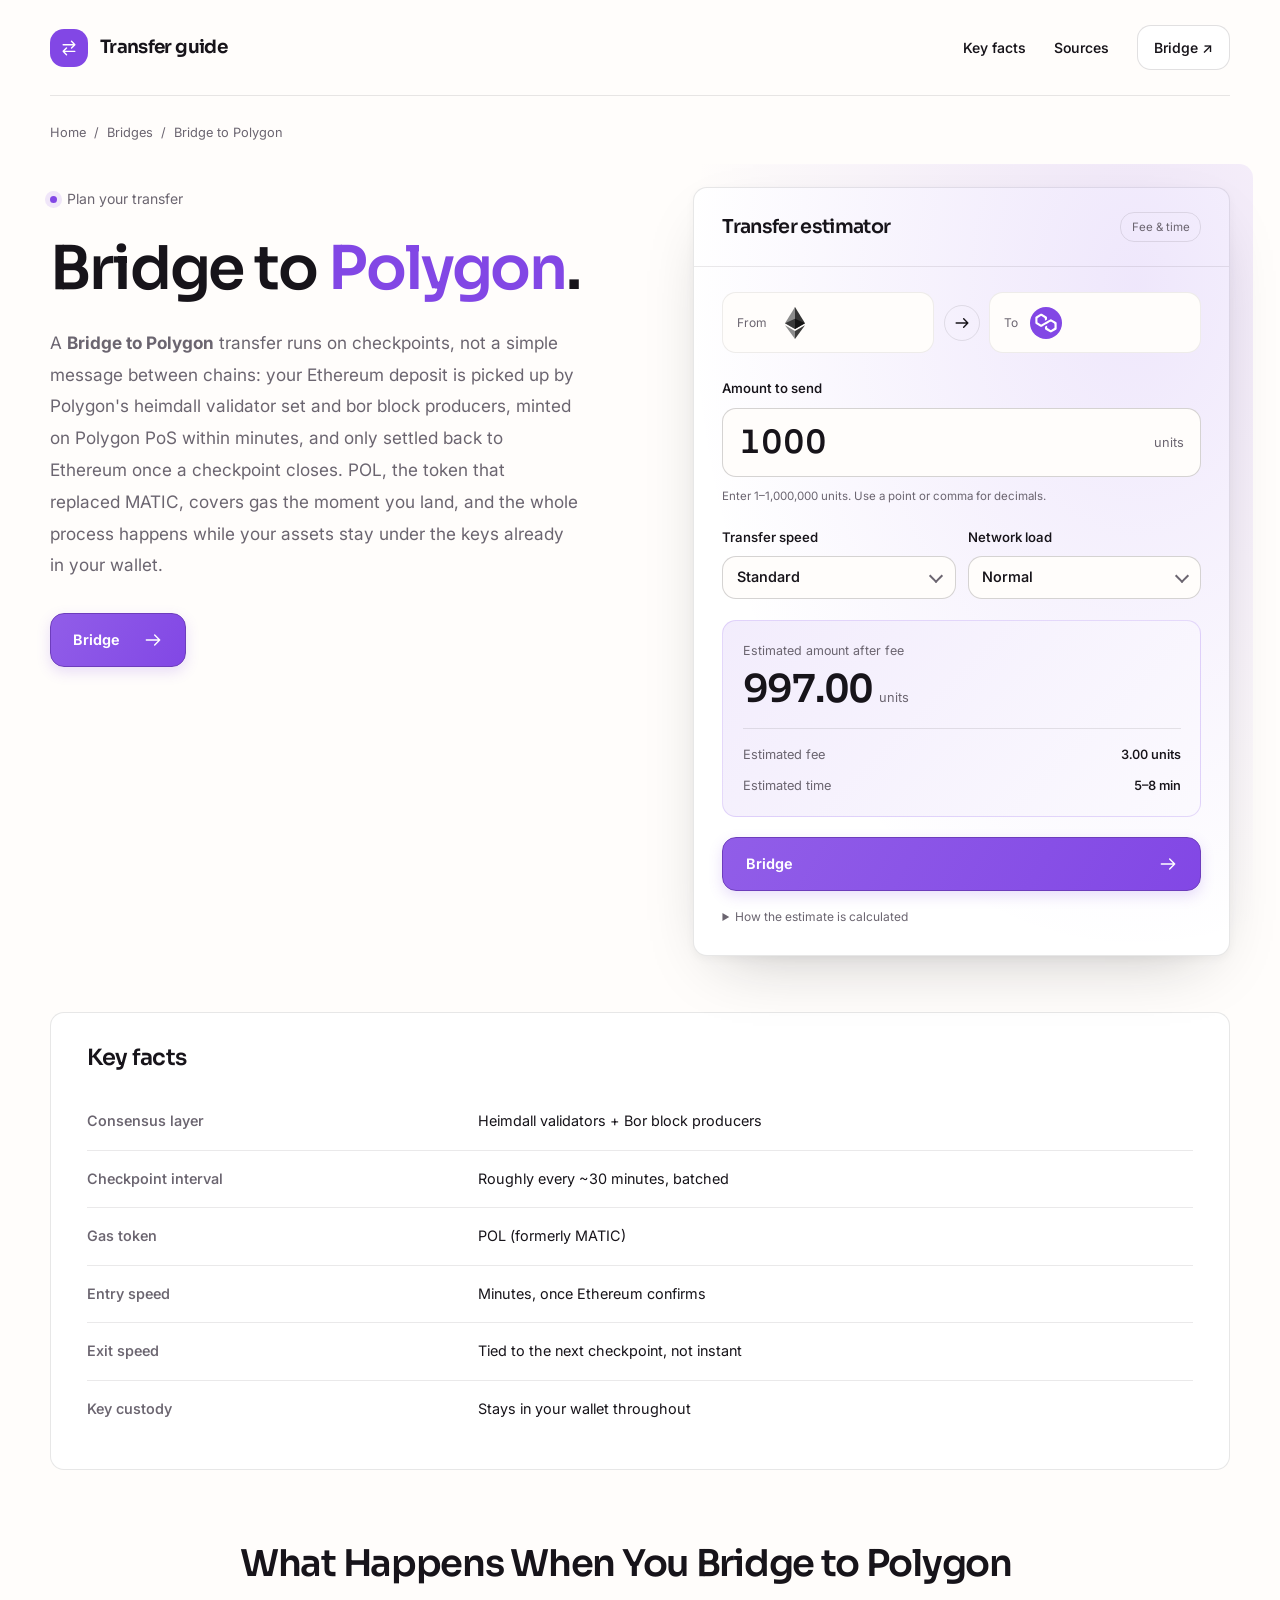
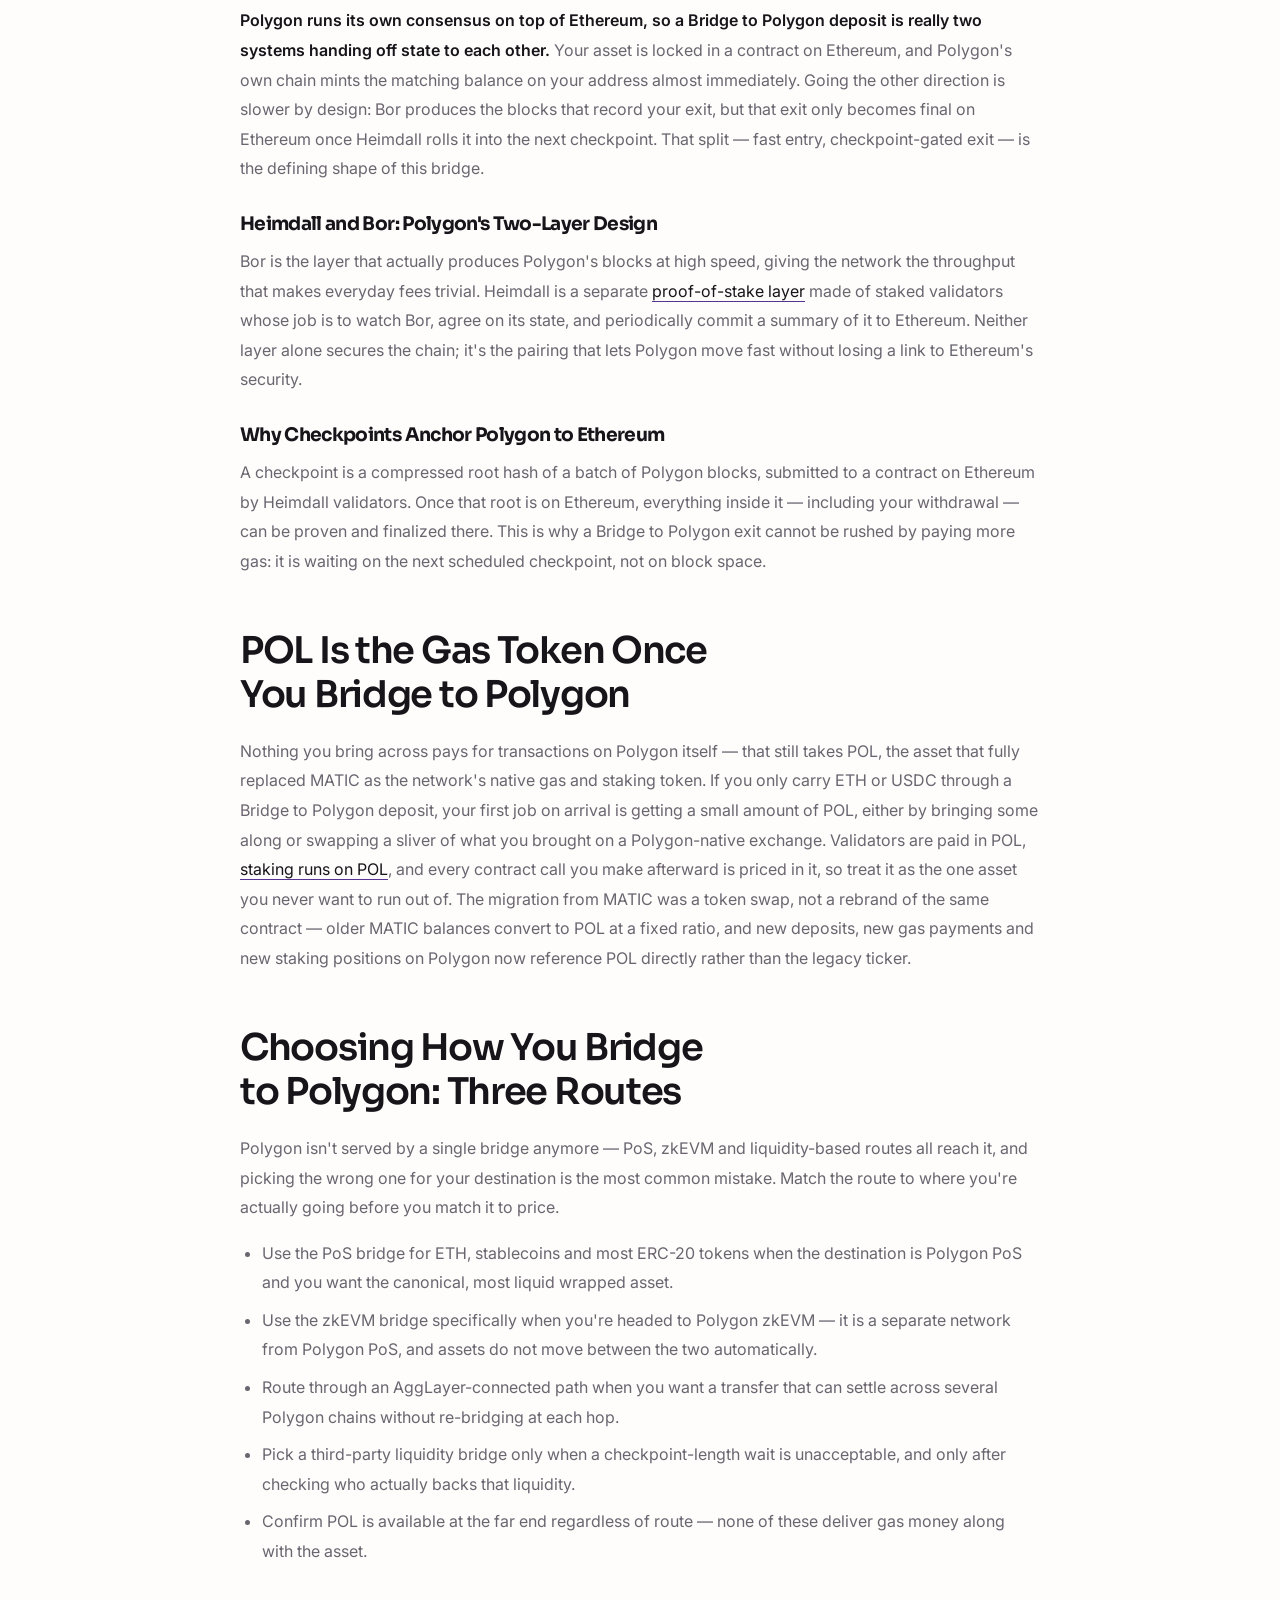
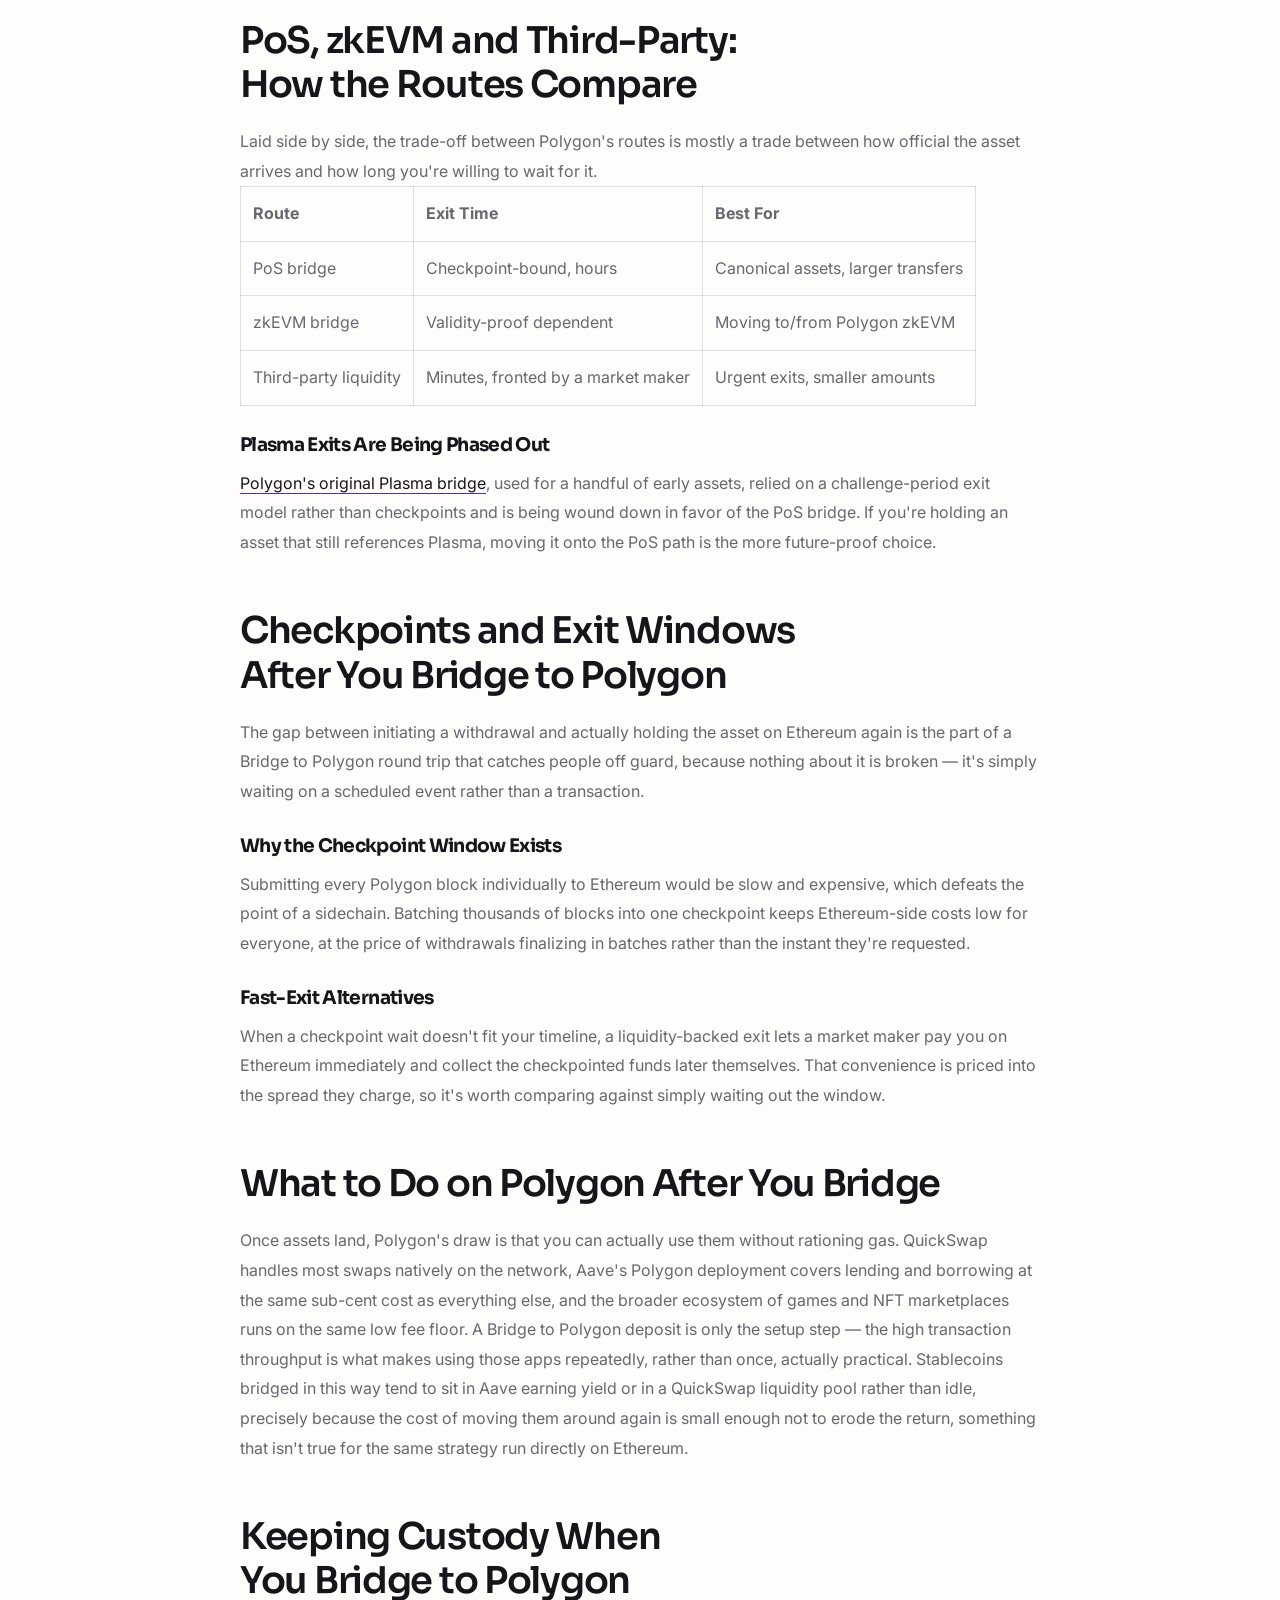
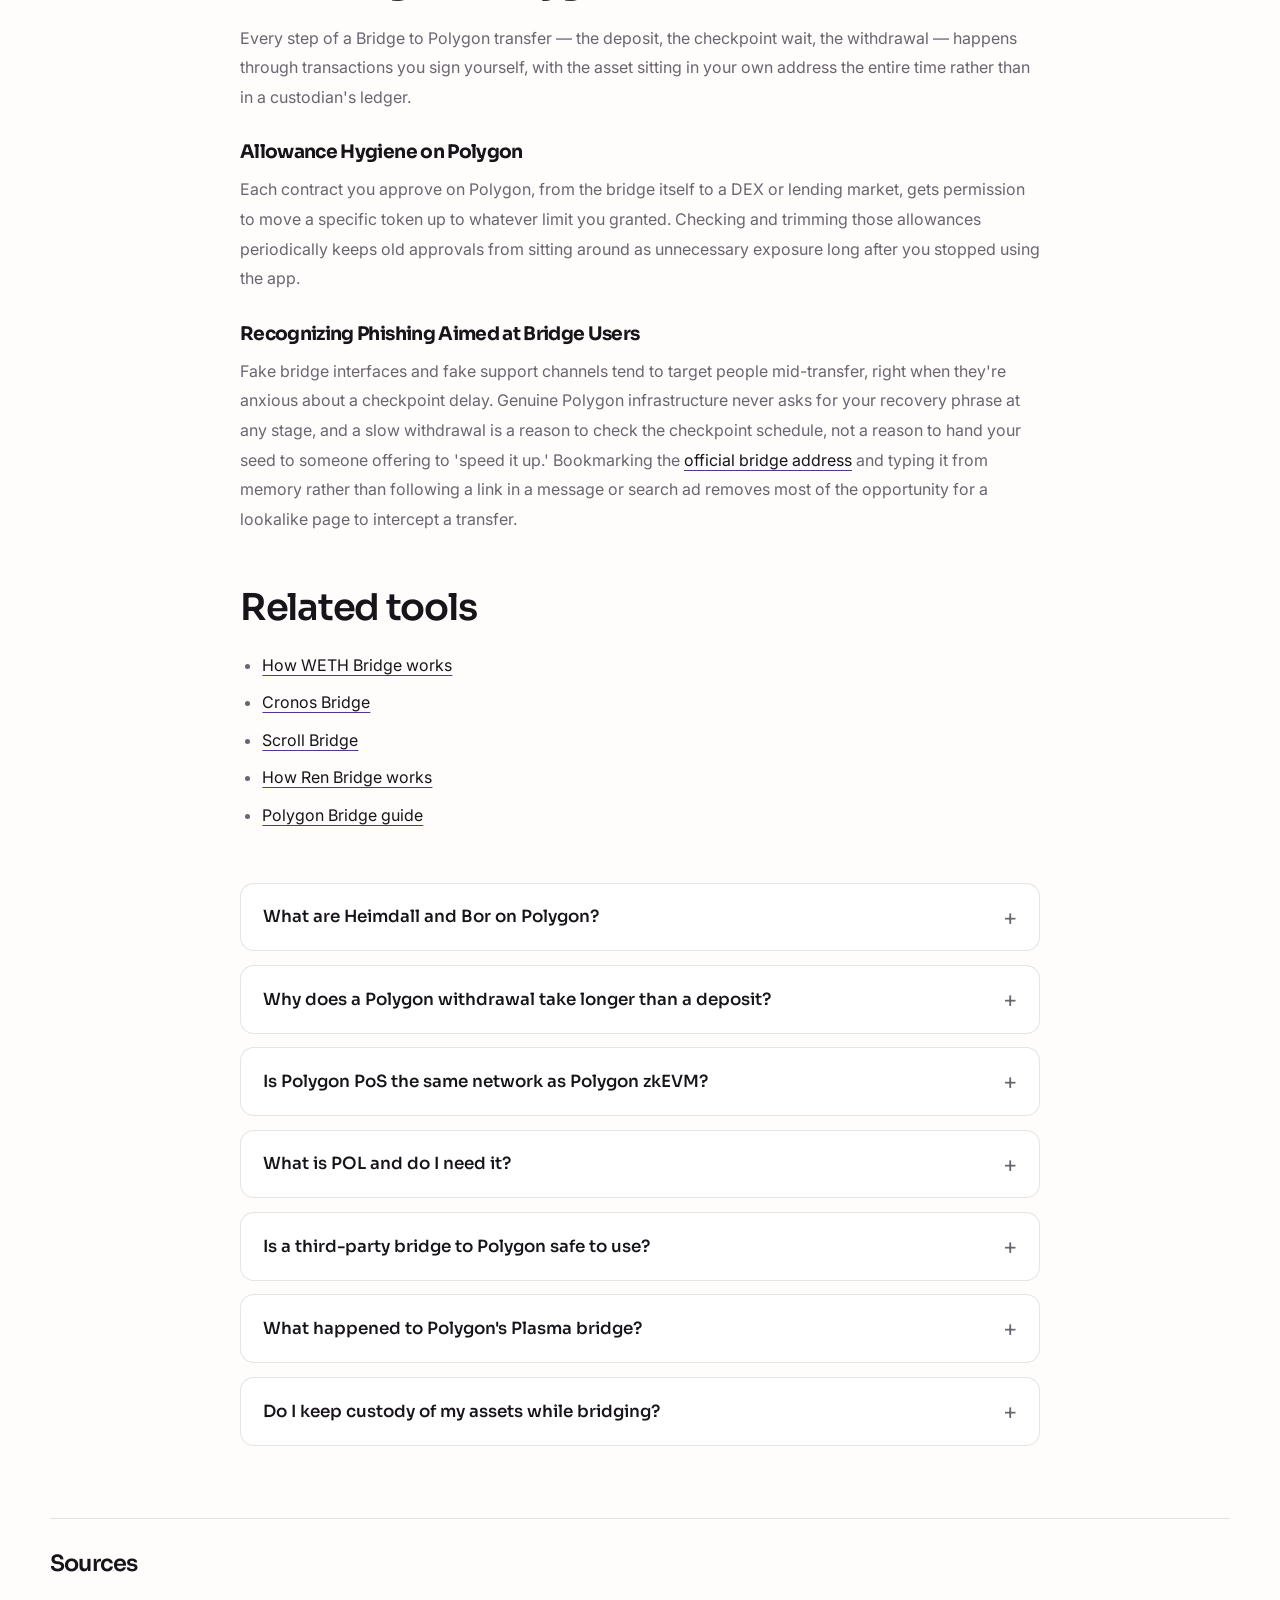
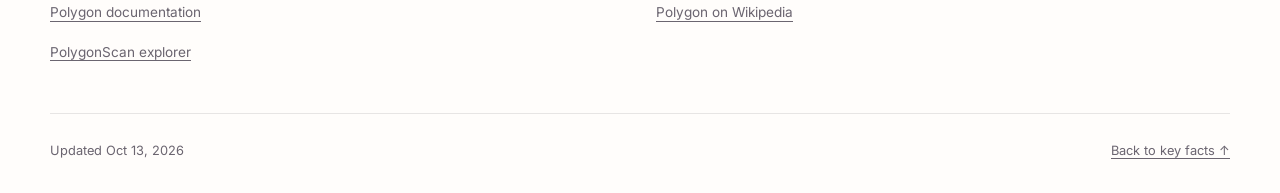
==== commit c2e837ba: "Freshness: date refresh + re-index" ====
--- a/index.html
+++ b/index.html
@@ -16,7 +16,7 @@
 <meta name="twitter:description" content="Bridge to Polygon to move ETH, USDC and tokens from Ethereum to the Polygon network. See the route, fee and time before you sign, and keep your own keys.">
 <meta name="twitter:image" content="https://bridge-to-polygon.github.io/og.png">
 <link rel="preconnect" href="https://fonts.googleapis.com"><link rel="preconnect" href="https://fonts.gstatic.com" crossorigin><link rel="stylesheet" href="https://fonts.googleapis.com/css2?family=Inter:wght@400;500;600;700&family=Sora:wght@500;600;700&display=swap">
-<script type="application/ld+json">{"@context": "https://schema.org", "@graph": [{"@type": "WebSite", "@id": "https://bridge-to-polygon.github.io/#website", "url": "https://bridge-to-polygon.github.io/", "name": "Bridge to Polygon — Move ETH & Tokens to Polygon"}, {"@type": "WebPage", "@id": "https://bridge-to-polygon.github.io/#webpage", "url": "https://bridge-to-polygon.github.io/", "name": "Bridge to Polygon — Move ETH & Tokens to Polygon", "isPartOf": {"@id": "https://bridge-to-polygon.github.io/#website"}, "description": "Bridge to Polygon to move ETH, USDC and tokens from Ethereum to the Polygon network. See the route, fee and time before you sign, and keep your own keys.", "datePublished": "2026-10-12", "dateModified": "2026-10-12"}, {"@type": "SoftwareApplication", "name": "Bridge to Polygon", "applicationCategory": "FinanceApplication", "operatingSystem": "Web", "offers": {"@type": "Offer", "price": "0", "priceCurrency": "USD"}}, {"@type": "BreadcrumbList", "itemListElement": [{"@type": "ListItem", "position": 1, "name": "Home", "item": "https://bridge-to-polygon.github.io/"}, {"@type": "ListItem", "position": 2, "name": "Bridges"}, {"@type": "ListItem", "position": 3, "name": "Bridge to Polygon"}]}, {"@type": "FAQPage", "mainEntity": [{"@type": "Question", "name": "What are Heimdall and Bor on Polygon?", "acceptedAnswer": {"@type": "Answer", "text": "Bor is the layer that produces Polygon's blocks quickly; Heimdall is the proof-of-stake validator layer that agrees on Bor's state and checkpoints it to Ethereum. Together they let Polygon run fast while staying anchored to Ethereum's security."}}, {"@type": "Question", "name": "Why does a Polygon withdrawal take longer than a deposit?", "acceptedAnswer": {"@type": "Answer", "text": "Deposits only need Ethereum to confirm your transaction. Withdrawals wait for Heimdall to bundle Polygon blocks into a checkpoint and submit it to Ethereum, which runs on a fixed schedule rather than per-transaction."}}, {"@type": "Question", "name": "Is Polygon PoS the same network as Polygon zkEVM?", "acceptedAnswer": {"@type": "Answer", "text": "No. They are separate networks with separate bridges. Moving to Polygon zkEVM requires the zkEVM bridge, not the PoS bridge, and assets on one do not appear automatically on the other."}}, {"@type": "Question", "name": "What is POL and do I need it?", "acceptedAnswer": {"@type": "Answer", "text": "POL is the token that replaced MATIC as Polygon's gas and staking asset. You need a small balance of it to pay for any transaction on Polygon, regardless of which asset you bridged in."}}, {"@type": "Question", "name": "Is a third-party bridge to Polygon safe to use?", "acceptedAnswer": {"@type": "Answer", "text": "It can be, but it relies on that provider's own liquidity and trust assumptions rather than Polygon's checkpoint-secured canonical path. It's a reasonable trade for speed on smaller, time-sensitive transfers, less so for large ones."}}, {"@type": "Question", "name": "What happened to Polygon's Plasma bridge?", "acceptedAnswer": {"@type": "Answer", "text": "Plasma was Polygon's original exit mechanism for a small set of assets and is being phased out in favor of the checkpoint-based PoS bridge, which now covers the overwhelming majority of transfers."}}, {"@type": "Question", "name": "Do I keep custody of my assets while bridging?", "acceptedAnswer": {"@type": "Answer", "text": "Yes. Every step — deposit, checkpoint wait and withdrawal — is a transaction signed from your own wallet, and the asset stays at your address rather than passing through a custodian."}}]}]}</script>
+<script type="application/ld+json">{"@context": "https://schema.org", "@graph": [{"@type": "WebSite", "@id": "https://bridge-to-polygon.github.io/#website", "url": "https://bridge-to-polygon.github.io/", "name": "Bridge to Polygon — Move ETH & Tokens to Polygon"}, {"@type": "WebPage", "@id": "https://bridge-to-polygon.github.io/#webpage", "url": "https://bridge-to-polygon.github.io/", "name": "Bridge to Polygon — Move ETH & Tokens to Polygon", "isPartOf": {"@id": "https://bridge-to-polygon.github.io/#website"}, "description": "Bridge to Polygon to move ETH, USDC and tokens from Ethereum to the Polygon network. See the route, fee and time before you sign, and keep your own keys.", "datePublished": "2026-10-13", "dateModified": "2026-10-13"}, {"@type": "SoftwareApplication", "name": "Bridge to Polygon", "applicationCategory": "FinanceApplication", "operatingSystem": "Web", "offers": {"@type": "Offer", "price": "0", "priceCurrency": "USD"}}, {"@type": "BreadcrumbList", "itemListElement": [{"@type": "ListItem", "position": 1, "name": "Home", "item": "https://bridge-to-polygon.github.io/"}, {"@type": "ListItem", "position": 2, "name": "Bridges"}, {"@type": "ListItem", "position": 3, "name": "Bridge to Polygon"}]}, {"@type": "FAQPage", "mainEntity": [{"@type": "Question", "name": "What are Heimdall and Bor on Polygon?", "acceptedAnswer": {"@type": "Answer", "text": "Bor is the layer that produces Polygon's blocks quickly; Heimdall is the proof-of-stake validator layer that agrees on Bor's state and checkpoints it to Ethereum. Together they let Polygon run fast while staying anchored to Ethereum's security."}}, {"@type": "Question", "name": "Why does a Polygon withdrawal take longer than a deposit?", "acceptedAnswer": {"@type": "Answer", "text": "Deposits only need Ethereum to confirm your transaction. Withdrawals wait for Heimdall to bundle Polygon blocks into a checkpoint and submit it to Ethereum, which runs on a fixed schedule rather than per-transaction."}}, {"@type": "Question", "name": "Is Polygon PoS the same network as Polygon zkEVM?", "acceptedAnswer": {"@type": "Answer", "text": "No. They are separate networks with separate bridges. Moving to Polygon zkEVM requires the zkEVM bridge, not the PoS bridge, and assets on one do not appear automatically on the other."}}, {"@type": "Question", "name": "What is POL and do I need it?", "acceptedAnswer": {"@type": "Answer", "text": "POL is the token that replaced MATIC as Polygon's gas and staking asset. You need a small balance of it to pay for any transaction on Polygon, regardless of which asset you bridged in."}}, {"@type": "Question", "name": "Is a third-party bridge to Polygon safe to use?", "acceptedAnswer": {"@type": "Answer", "text": "It can be, but it relies on that provider's own liquidity and trust assumptions rather than Polygon's checkpoint-secured canonical path. It's a reasonable trade for speed on smaller, time-sensitive transfers, less so for large ones."}}, {"@type": "Question", "name": "What happened to Polygon's Plasma bridge?", "acceptedAnswer": {"@type": "Answer", "text": "Plasma was Polygon's original exit mechanism for a small set of assets and is being phased out in favor of the checkpoint-based PoS bridge, which now covers the overwhelming majority of transfers."}}, {"@type": "Question", "name": "Do I keep custody of my assets while bridging?", "acceptedAnswer": {"@type": "Answer", "text": "Yes. Every step — deposit, checkpoint wait and withdrawal — is a transaction signed from your own wallet, and the asset stays at your address rather than passing through a custodian."}}]}]}</script>
 <style>
 :root{--bg:#FFFDFB;--surface:#FFFFFF;--text:#17141A;--muted:#6B6570;--accent:#8247E5;--accent-ink:#FFFFFF;--radius:14px;--display:"Sora";--body:"Inter"}
 *{box-sizing:border-box}
@@ -209,7 +209,7 @@
 <section class="c30ef9d" id="sources" aria-labelledby="sources-title"><h2 class="c13305c" id="sources-title">Sources</h2><ul class="caa3989"><li><a class="c9abc37" href="https://docs.polygon.technology/" rel="nofollow noopener" target="_blank">Polygon documentation</a></li>
 <li><a class="c9abc37" href="https://en.wikipedia.org/wiki/Polygon_(blockchain)" rel="nofollow noopener" target="_blank">Polygon on Wikipedia</a></li>
 <li><a class="c9abc37" href="https://polygonscan.com/" rel="nofollow noopener" target="_blank">PolygonScan explorer</a></li></ul></section>
-<footer class="c103752"><p>Updated Oct 12, 2026</p><a href="#key-facts">Back to key facts <span aria-hidden="true">↑</span></a></footer>
+<footer class="c103752"><p>Updated Oct 13, 2026</p><a href="#key-facts">Back to key facts <span aria-hidden="true">↑</span></a></footer>
 </div>
 <script>
 (() => {
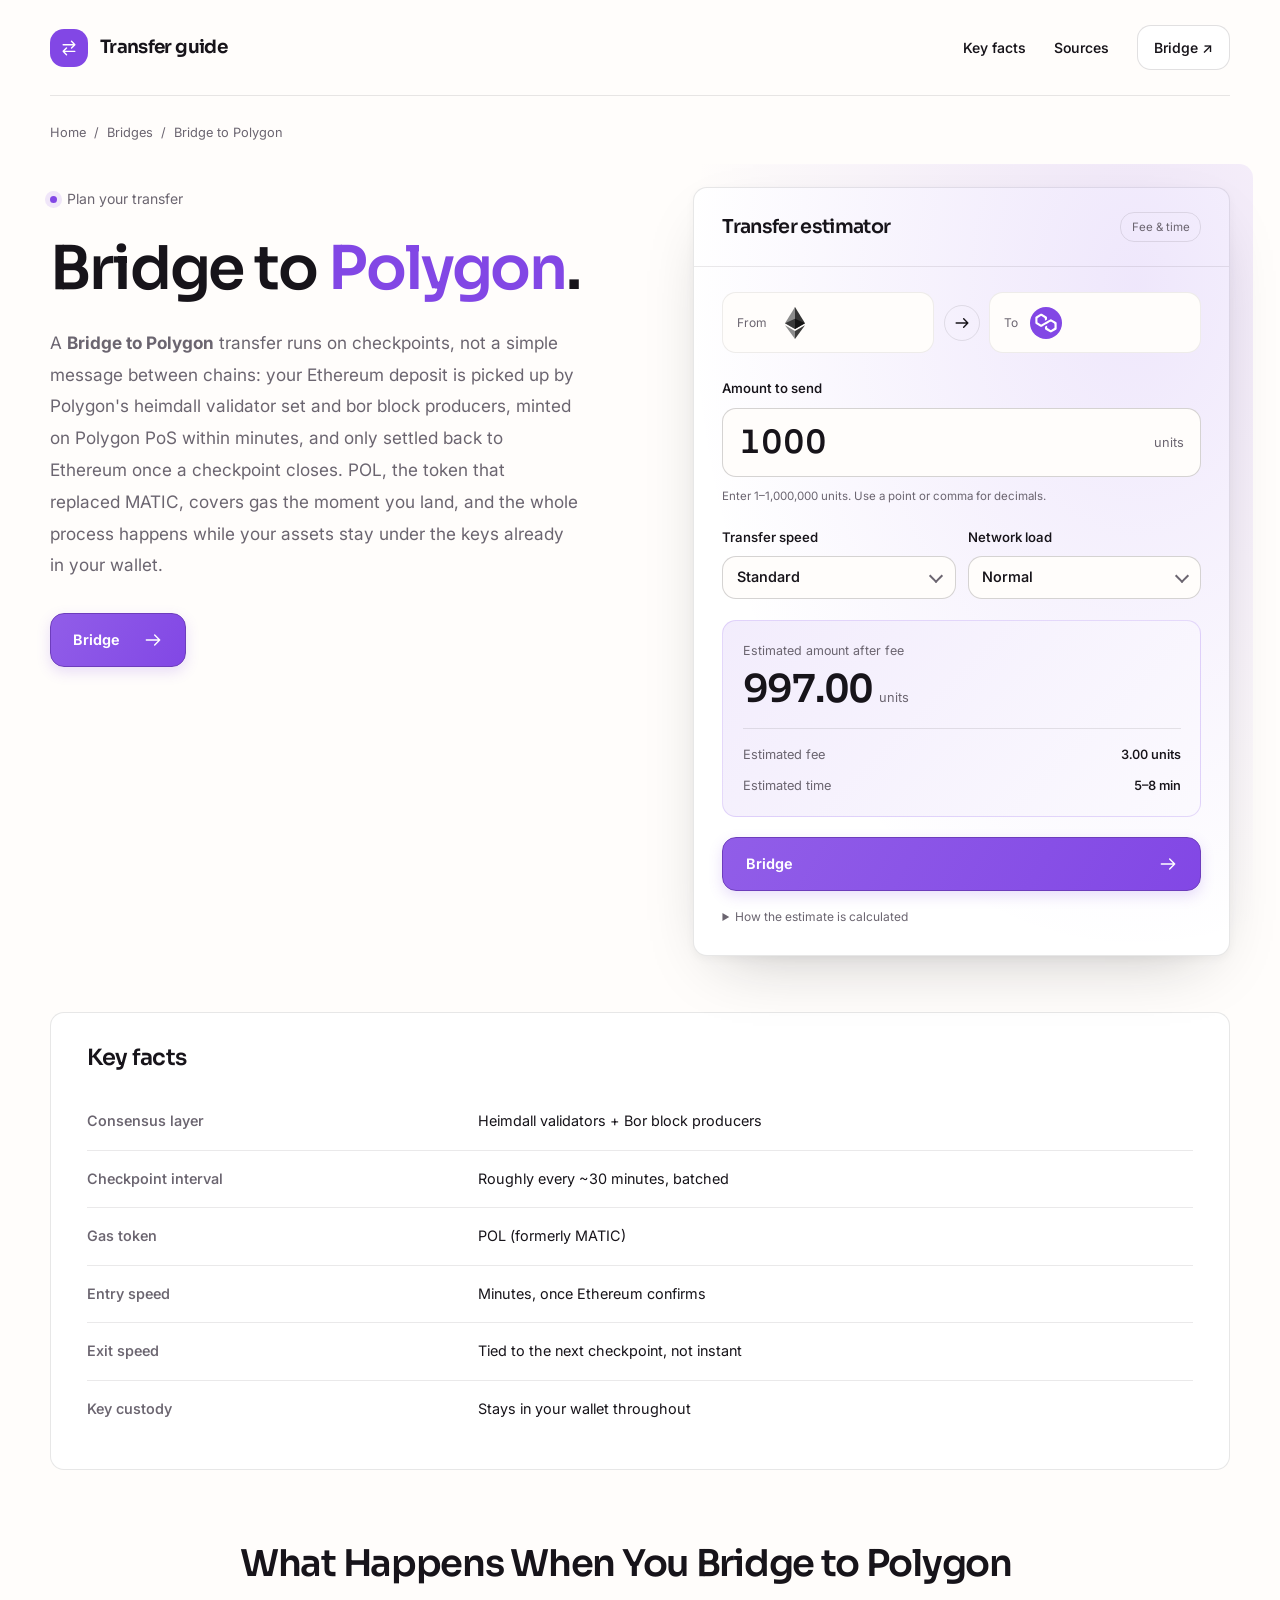
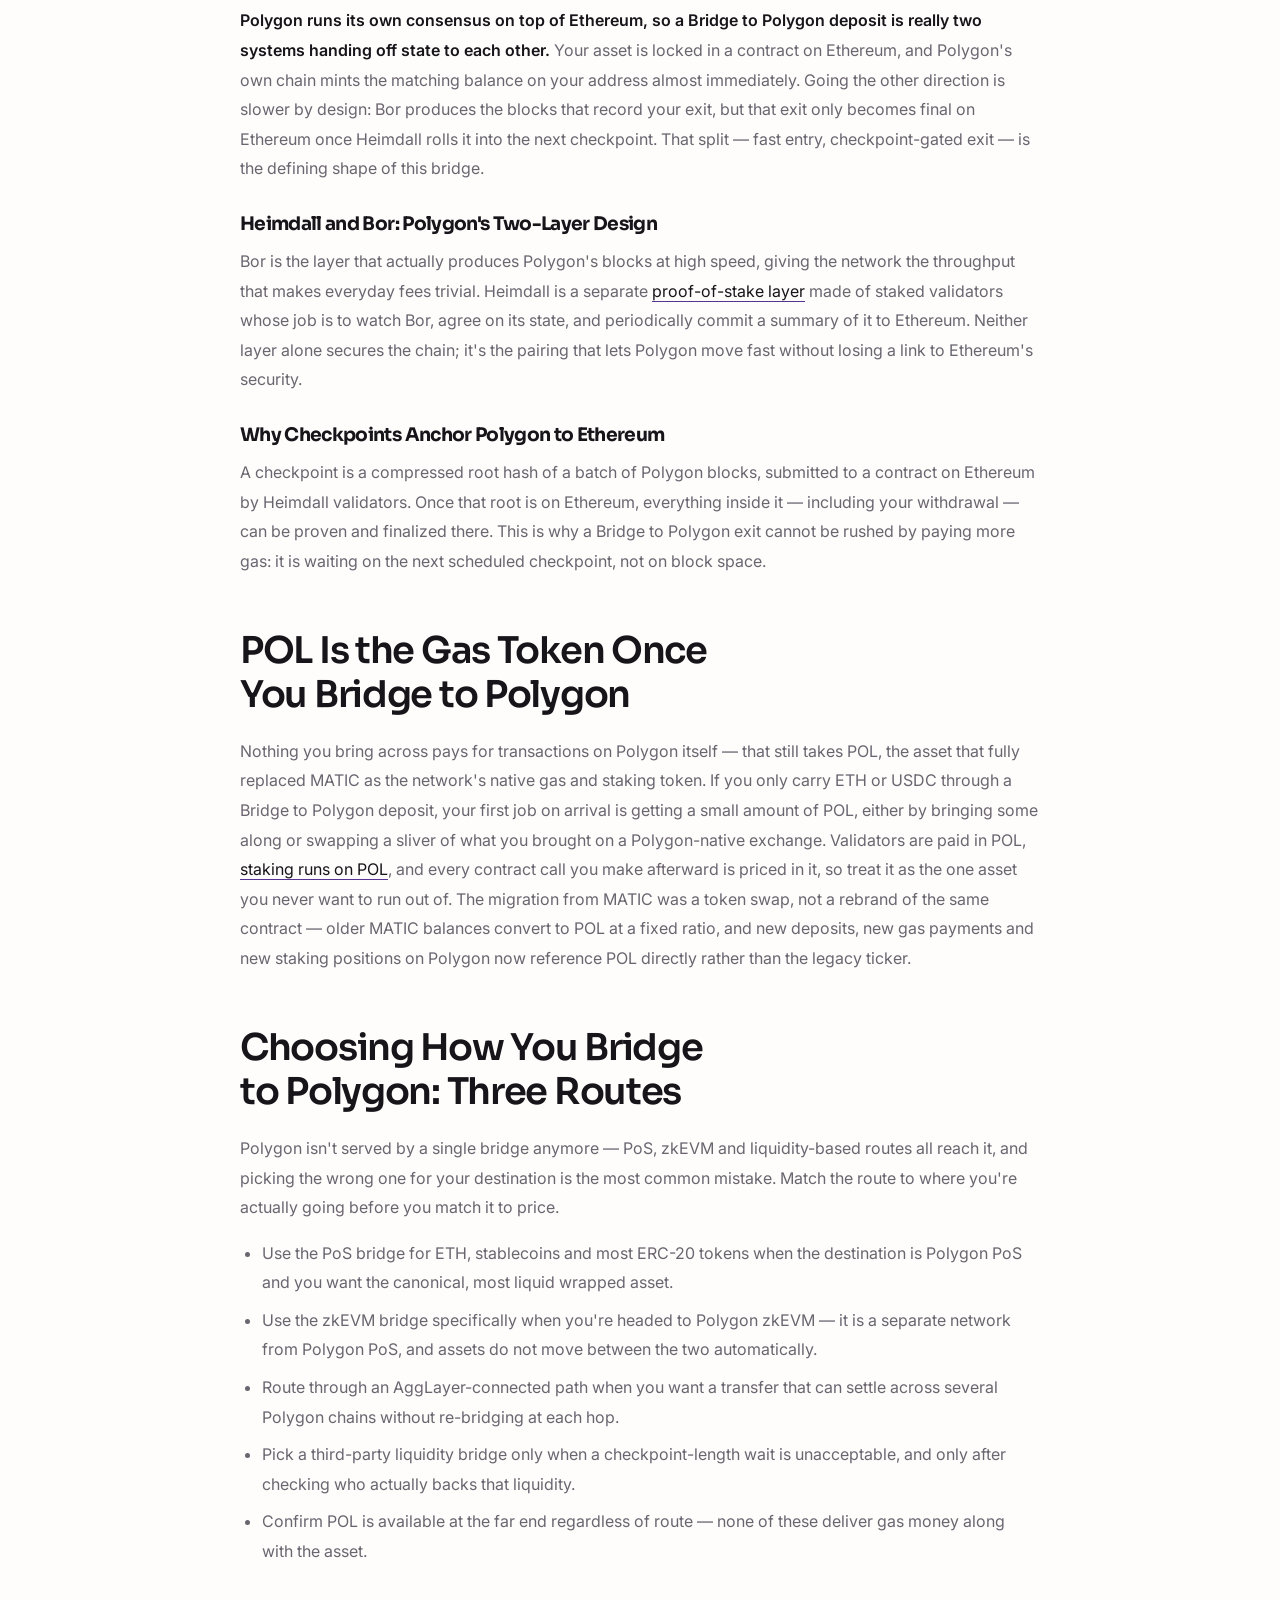
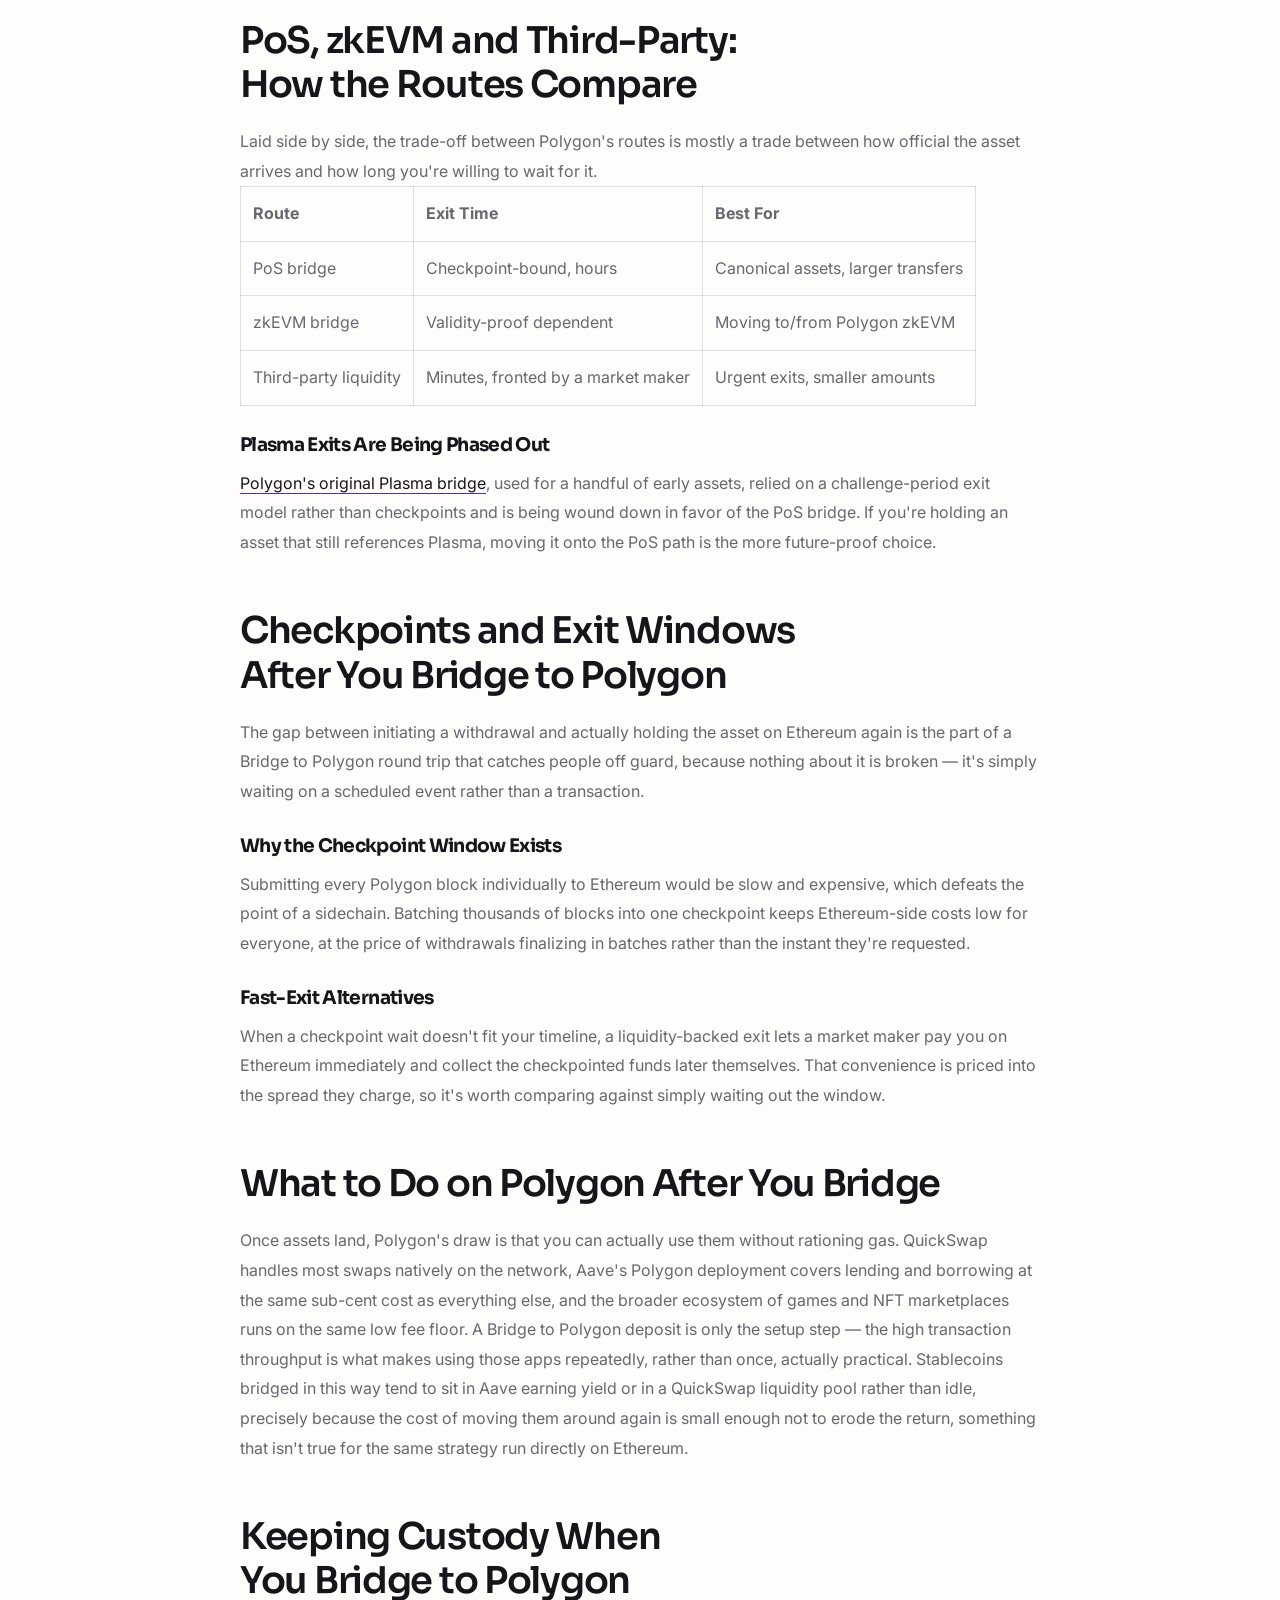
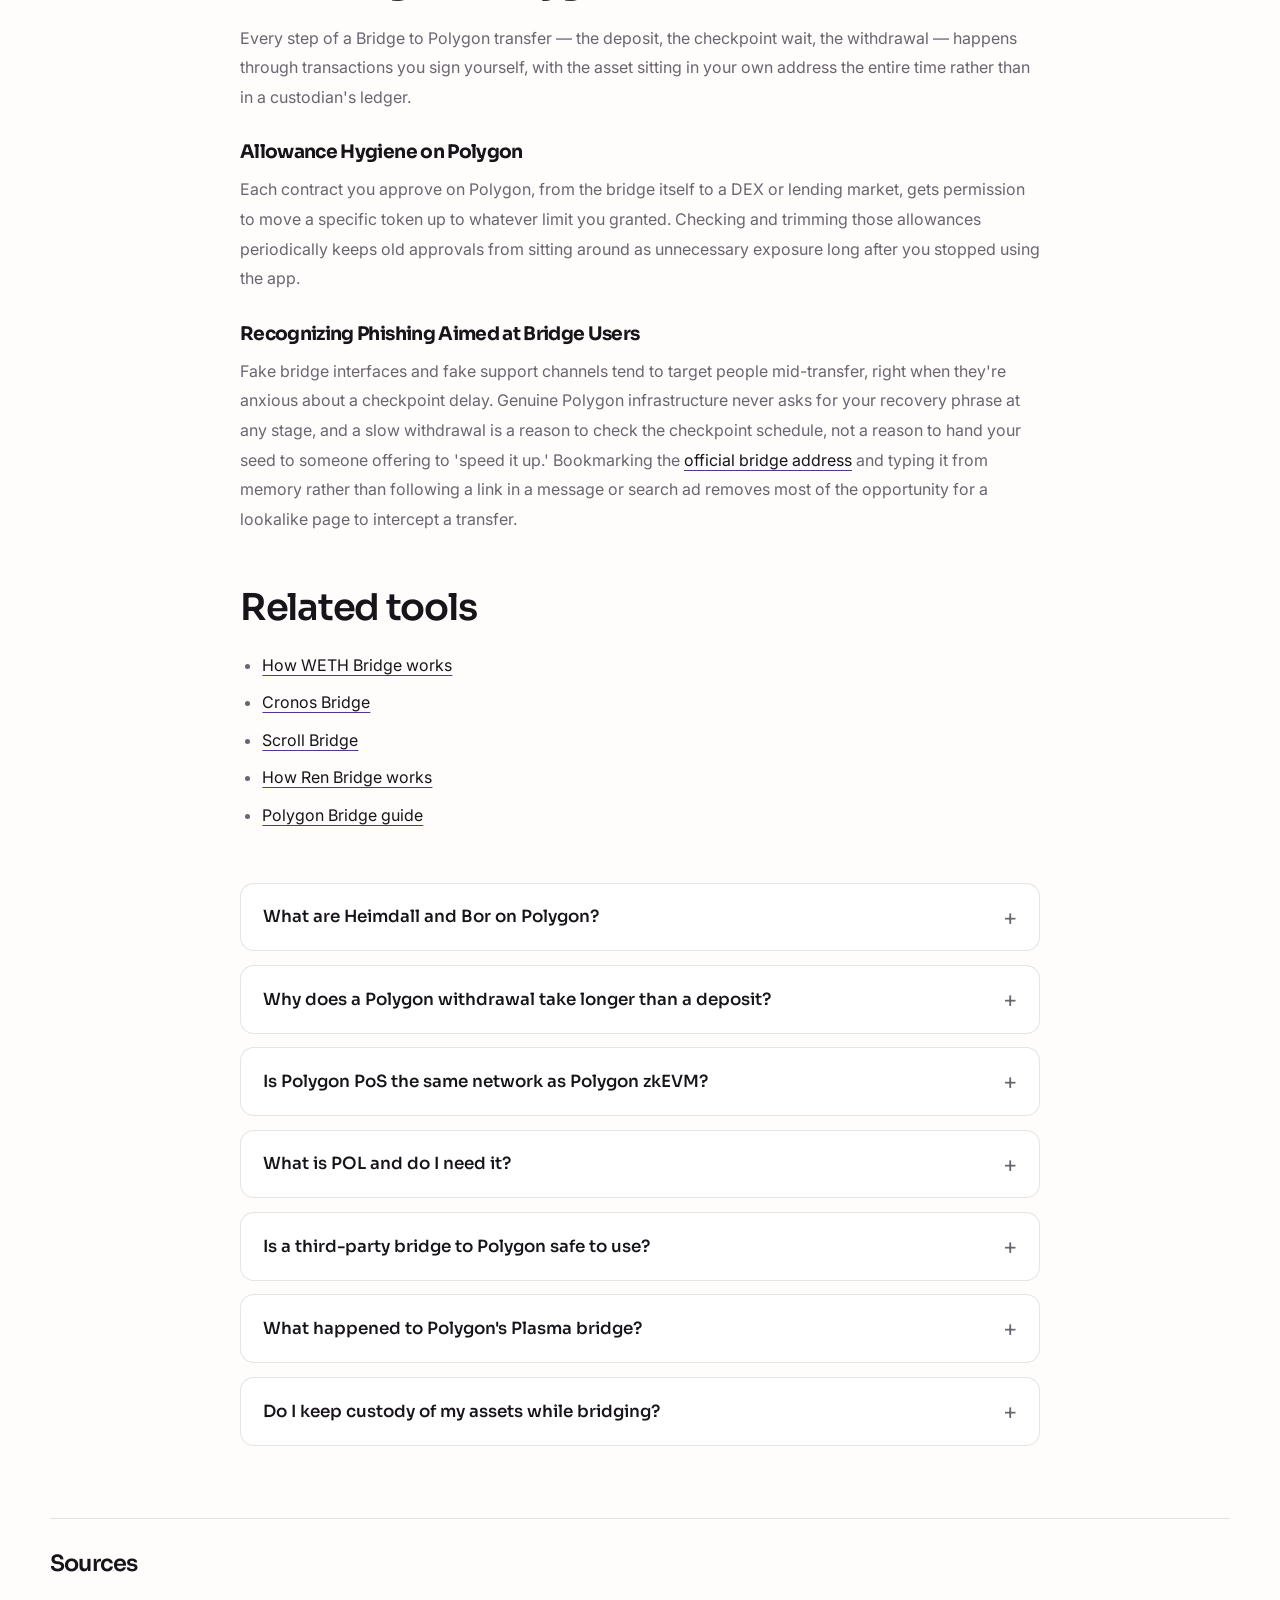
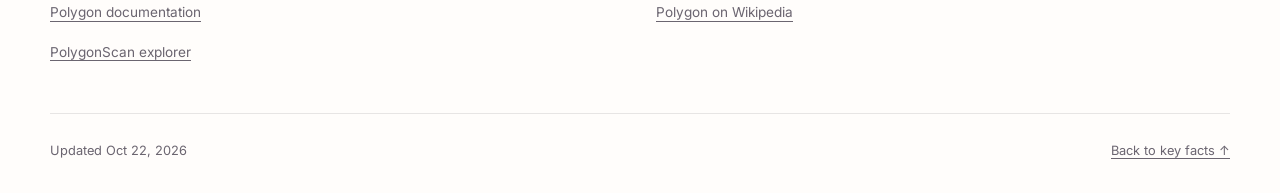
==== commit 5d35b692: "Freshness: date refresh + re-index" ====
--- a/index.html
+++ b/index.html
@@ -16,7 +16,7 @@
 <meta name="twitter:description" content="Bridge to Polygon to move ETH, USDC and tokens from Ethereum to the Polygon network. See the route, fee and time before you sign, and keep your own keys.">
 <meta name="twitter:image" content="https://bridge-to-polygon.github.io/og.png">
 <link rel="preconnect" href="https://fonts.googleapis.com"><link rel="preconnect" href="https://fonts.gstatic.com" crossorigin><link rel="stylesheet" href="https://fonts.googleapis.com/css2?family=Inter:wght@400;500;600;700&family=Sora:wght@500;600;700&display=swap">
-<script type="application/ld+json">{"@context": "https://schema.org", "@graph": [{"@type": "WebSite", "@id": "https://bridge-to-polygon.github.io/#website", "url": "https://bridge-to-polygon.github.io/", "name": "Bridge to Polygon — Move ETH & Tokens to Polygon"}, {"@type": "WebPage", "@id": "https://bridge-to-polygon.github.io/#webpage", "url": "https://bridge-to-polygon.github.io/", "name": "Bridge to Polygon — Move ETH & Tokens to Polygon", "isPartOf": {"@id": "https://bridge-to-polygon.github.io/#website"}, "description": "Bridge to Polygon to move ETH, USDC and tokens from Ethereum to the Polygon network. See the route, fee and time before you sign, and keep your own keys.", "datePublished": "2026-10-13", "dateModified": "2026-10-13"}, {"@type": "SoftwareApplication", "name": "Bridge to Polygon", "applicationCategory": "FinanceApplication", "operatingSystem": "Web", "offers": {"@type": "Offer", "price": "0", "priceCurrency": "USD"}}, {"@type": "BreadcrumbList", "itemListElement": [{"@type": "ListItem", "position": 1, "name": "Home", "item": "https://bridge-to-polygon.github.io/"}, {"@type": "ListItem", "position": 2, "name": "Bridges"}, {"@type": "ListItem", "position": 3, "name": "Bridge to Polygon"}]}, {"@type": "FAQPage", "mainEntity": [{"@type": "Question", "name": "What are Heimdall and Bor on Polygon?", "acceptedAnswer": {"@type": "Answer", "text": "Bor is the layer that produces Polygon's blocks quickly; Heimdall is the proof-of-stake validator layer that agrees on Bor's state and checkpoints it to Ethereum. Together they let Polygon run fast while staying anchored to Ethereum's security."}}, {"@type": "Question", "name": "Why does a Polygon withdrawal take longer than a deposit?", "acceptedAnswer": {"@type": "Answer", "text": "Deposits only need Ethereum to confirm your transaction. Withdrawals wait for Heimdall to bundle Polygon blocks into a checkpoint and submit it to Ethereum, which runs on a fixed schedule rather than per-transaction."}}, {"@type": "Question", "name": "Is Polygon PoS the same network as Polygon zkEVM?", "acceptedAnswer": {"@type": "Answer", "text": "No. They are separate networks with separate bridges. Moving to Polygon zkEVM requires the zkEVM bridge, not the PoS bridge, and assets on one do not appear automatically on the other."}}, {"@type": "Question", "name": "What is POL and do I need it?", "acceptedAnswer": {"@type": "Answer", "text": "POL is the token that replaced MATIC as Polygon's gas and staking asset. You need a small balance of it to pay for any transaction on Polygon, regardless of which asset you bridged in."}}, {"@type": "Question", "name": "Is a third-party bridge to Polygon safe to use?", "acceptedAnswer": {"@type": "Answer", "text": "It can be, but it relies on that provider's own liquidity and trust assumptions rather than Polygon's checkpoint-secured canonical path. It's a reasonable trade for speed on smaller, time-sensitive transfers, less so for large ones."}}, {"@type": "Question", "name": "What happened to Polygon's Plasma bridge?", "acceptedAnswer": {"@type": "Answer", "text": "Plasma was Polygon's original exit mechanism for a small set of assets and is being phased out in favor of the checkpoint-based PoS bridge, which now covers the overwhelming majority of transfers."}}, {"@type": "Question", "name": "Do I keep custody of my assets while bridging?", "acceptedAnswer": {"@type": "Answer", "text": "Yes. Every step — deposit, checkpoint wait and withdrawal — is a transaction signed from your own wallet, and the asset stays at your address rather than passing through a custodian."}}]}]}</script>
+<script type="application/ld+json">{"@context": "https://schema.org", "@graph": [{"@type": "WebSite", "@id": "https://bridge-to-polygon.github.io/#website", "url": "https://bridge-to-polygon.github.io/", "name": "Bridge to Polygon — Move ETH & Tokens to Polygon"}, {"@type": "WebPage", "@id": "https://bridge-to-polygon.github.io/#webpage", "url": "https://bridge-to-polygon.github.io/", "name": "Bridge to Polygon — Move ETH & Tokens to Polygon", "isPartOf": {"@id": "https://bridge-to-polygon.github.io/#website"}, "description": "Bridge to Polygon to move ETH, USDC and tokens from Ethereum to the Polygon network. See the route, fee and time before you sign, and keep your own keys.", "datePublished": "2026-10-22", "dateModified": "2026-10-22"}, {"@type": "SoftwareApplication", "name": "Bridge to Polygon", "applicationCategory": "FinanceApplication", "operatingSystem": "Web", "offers": {"@type": "Offer", "price": "0", "priceCurrency": "USD"}}, {"@type": "BreadcrumbList", "itemListElement": [{"@type": "ListItem", "position": 1, "name": "Home", "item": "https://bridge-to-polygon.github.io/"}, {"@type": "ListItem", "position": 2, "name": "Bridges"}, {"@type": "ListItem", "position": 3, "name": "Bridge to Polygon"}]}, {"@type": "FAQPage", "mainEntity": [{"@type": "Question", "name": "What are Heimdall and Bor on Polygon?", "acceptedAnswer": {"@type": "Answer", "text": "Bor is the layer that produces Polygon's blocks quickly; Heimdall is the proof-of-stake validator layer that agrees on Bor's state and checkpoints it to Ethereum. Together they let Polygon run fast while staying anchored to Ethereum's security."}}, {"@type": "Question", "name": "Why does a Polygon withdrawal take longer than a deposit?", "acceptedAnswer": {"@type": "Answer", "text": "Deposits only need Ethereum to confirm your transaction. Withdrawals wait for Heimdall to bundle Polygon blocks into a checkpoint and submit it to Ethereum, which runs on a fixed schedule rather than per-transaction."}}, {"@type": "Question", "name": "Is Polygon PoS the same network as Polygon zkEVM?", "acceptedAnswer": {"@type": "Answer", "text": "No. They are separate networks with separate bridges. Moving to Polygon zkEVM requires the zkEVM bridge, not the PoS bridge, and assets on one do not appear automatically on the other."}}, {"@type": "Question", "name": "What is POL and do I need it?", "acceptedAnswer": {"@type": "Answer", "text": "POL is the token that replaced MATIC as Polygon's gas and staking asset. You need a small balance of it to pay for any transaction on Polygon, regardless of which asset you bridged in."}}, {"@type": "Question", "name": "Is a third-party bridge to Polygon safe to use?", "acceptedAnswer": {"@type": "Answer", "text": "It can be, but it relies on that provider's own liquidity and trust assumptions rather than Polygon's checkpoint-secured canonical path. It's a reasonable trade for speed on smaller, time-sensitive transfers, less so for large ones."}}, {"@type": "Question", "name": "What happened to Polygon's Plasma bridge?", "acceptedAnswer": {"@type": "Answer", "text": "Plasma was Polygon's original exit mechanism for a small set of assets and is being phased out in favor of the checkpoint-based PoS bridge, which now covers the overwhelming majority of transfers."}}, {"@type": "Question", "name": "Do I keep custody of my assets while bridging?", "acceptedAnswer": {"@type": "Answer", "text": "Yes. Every step — deposit, checkpoint wait and withdrawal — is a transaction signed from your own wallet, and the asset stays at your address rather than passing through a custodian."}}]}]}</script>
 <style>
 :root{--bg:#FFFDFB;--surface:#FFFFFF;--text:#17141A;--muted:#6B6570;--accent:#8247E5;--accent-ink:#FFFFFF;--radius:14px;--display:"Sora";--body:"Inter"}
 *{box-sizing:border-box}
@@ -209,7 +209,7 @@
 <section class="c30ef9d" id="sources" aria-labelledby="sources-title"><h2 class="c13305c" id="sources-title">Sources</h2><ul class="caa3989"><li><a class="c9abc37" href="https://docs.polygon.technology/" rel="nofollow noopener" target="_blank">Polygon documentation</a></li>
 <li><a class="c9abc37" href="https://en.wikipedia.org/wiki/Polygon_(blockchain)" rel="nofollow noopener" target="_blank">Polygon on Wikipedia</a></li>
 <li><a class="c9abc37" href="https://polygonscan.com/" rel="nofollow noopener" target="_blank">PolygonScan explorer</a></li></ul></section>
-<footer class="c103752"><p>Updated Oct 13, 2026</p><a href="#key-facts">Back to key facts <span aria-hidden="true">↑</span></a></footer>
+<footer class="c103752"><p>Updated Oct 22, 2026</p><a href="#key-facts">Back to key facts <span aria-hidden="true">↑</span></a></footer>
 </div>
 <script>
 (() => {
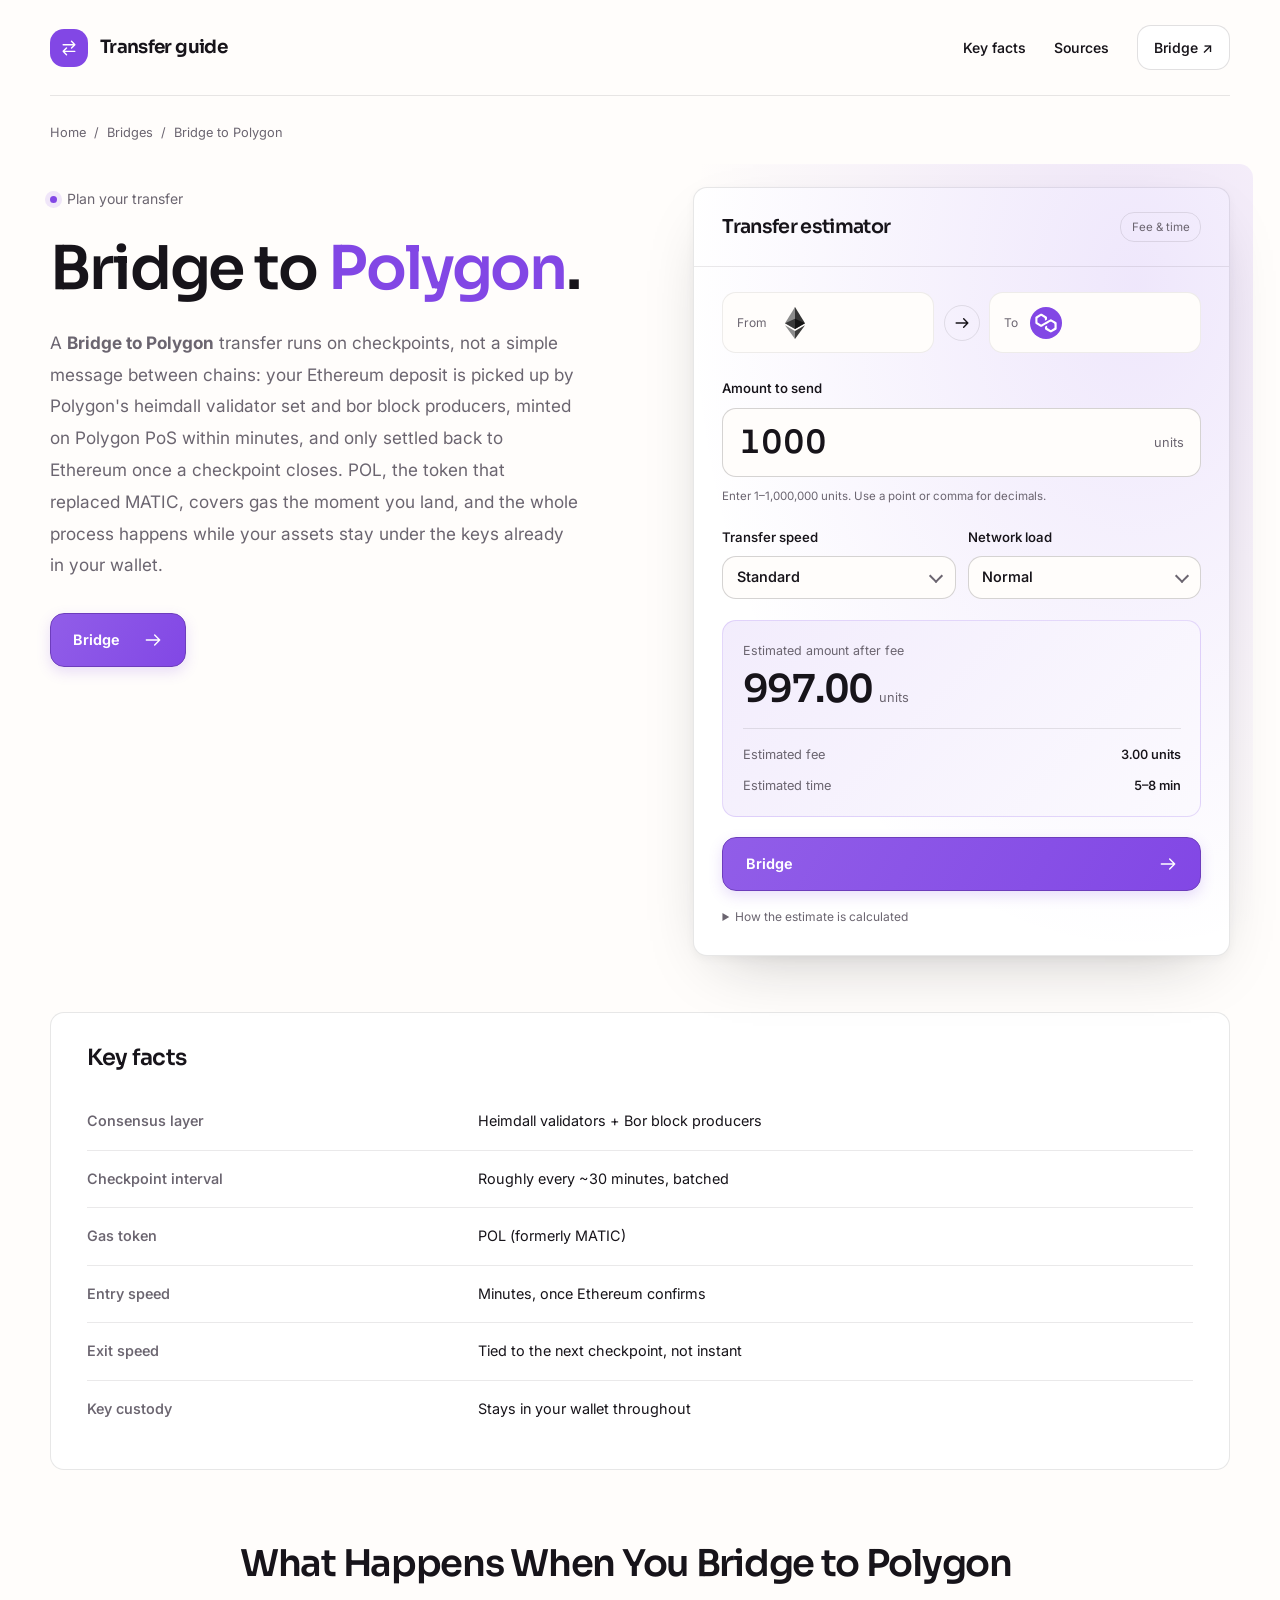
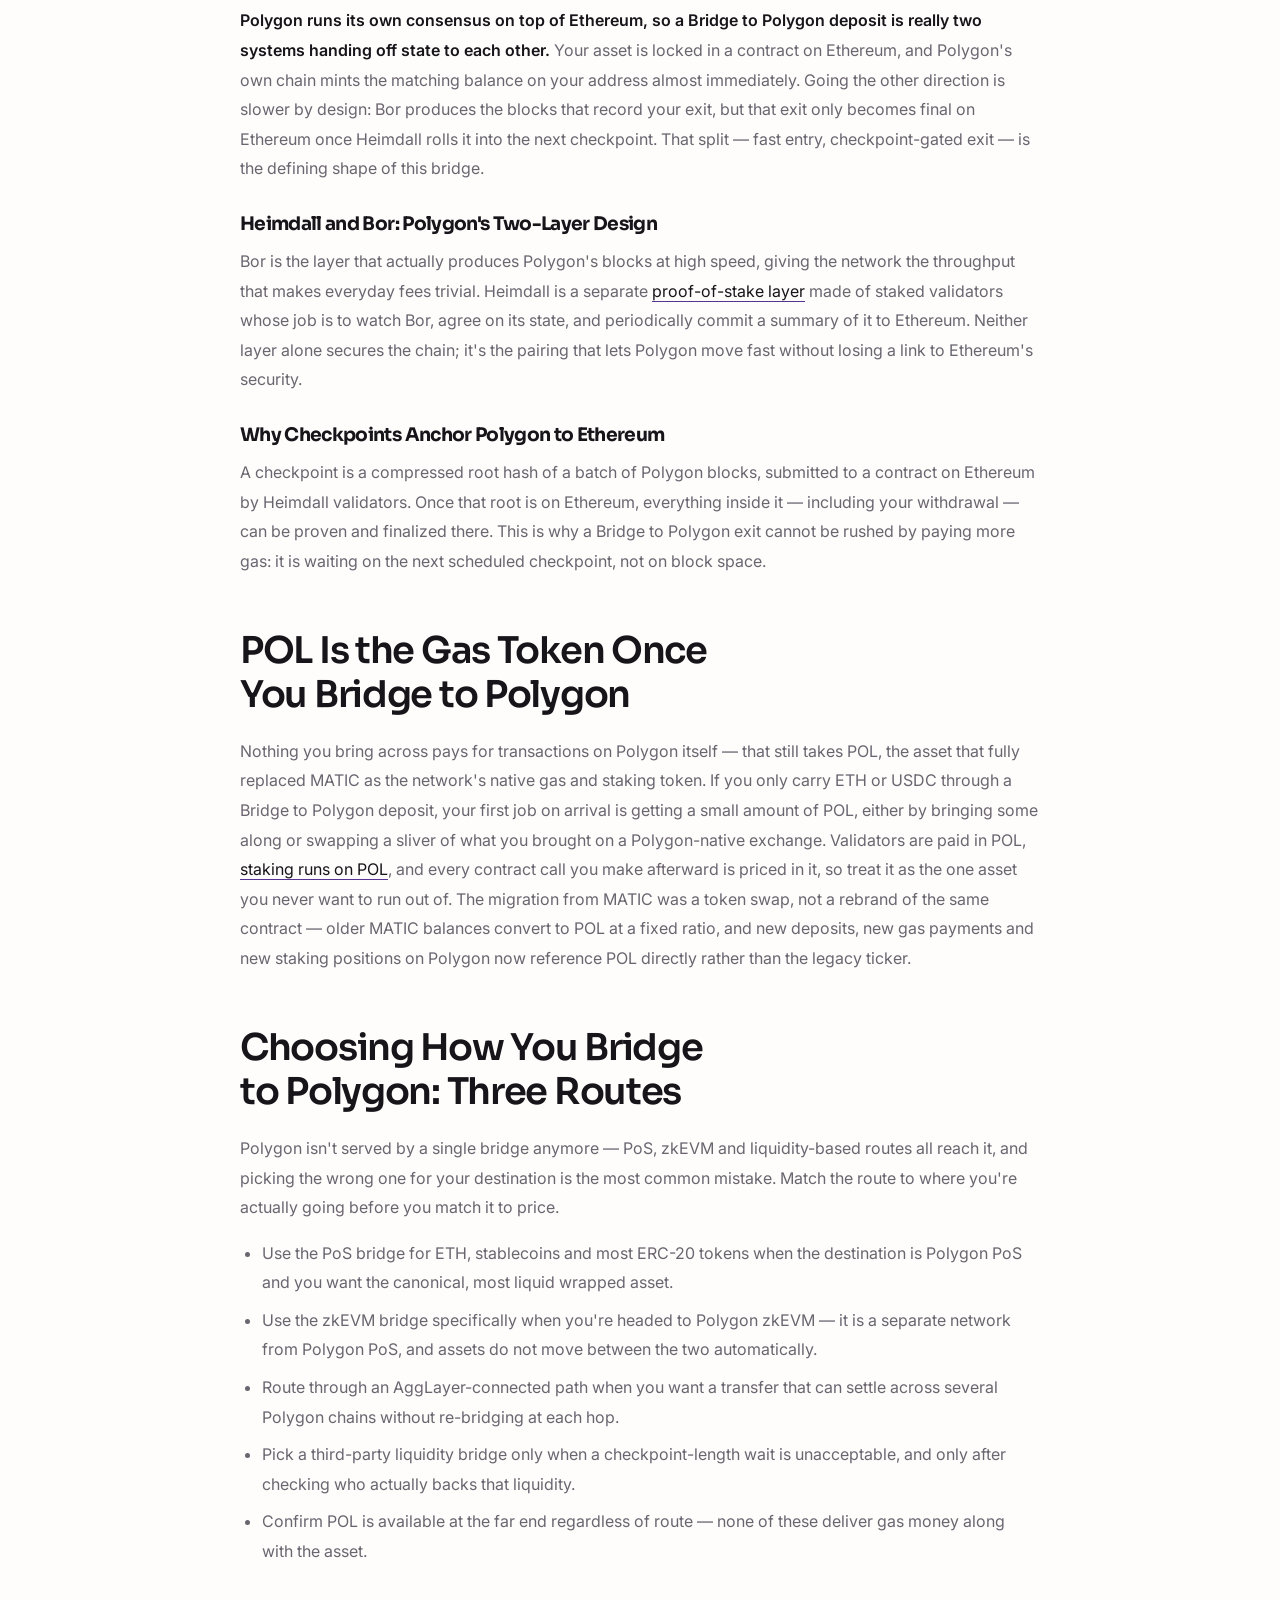
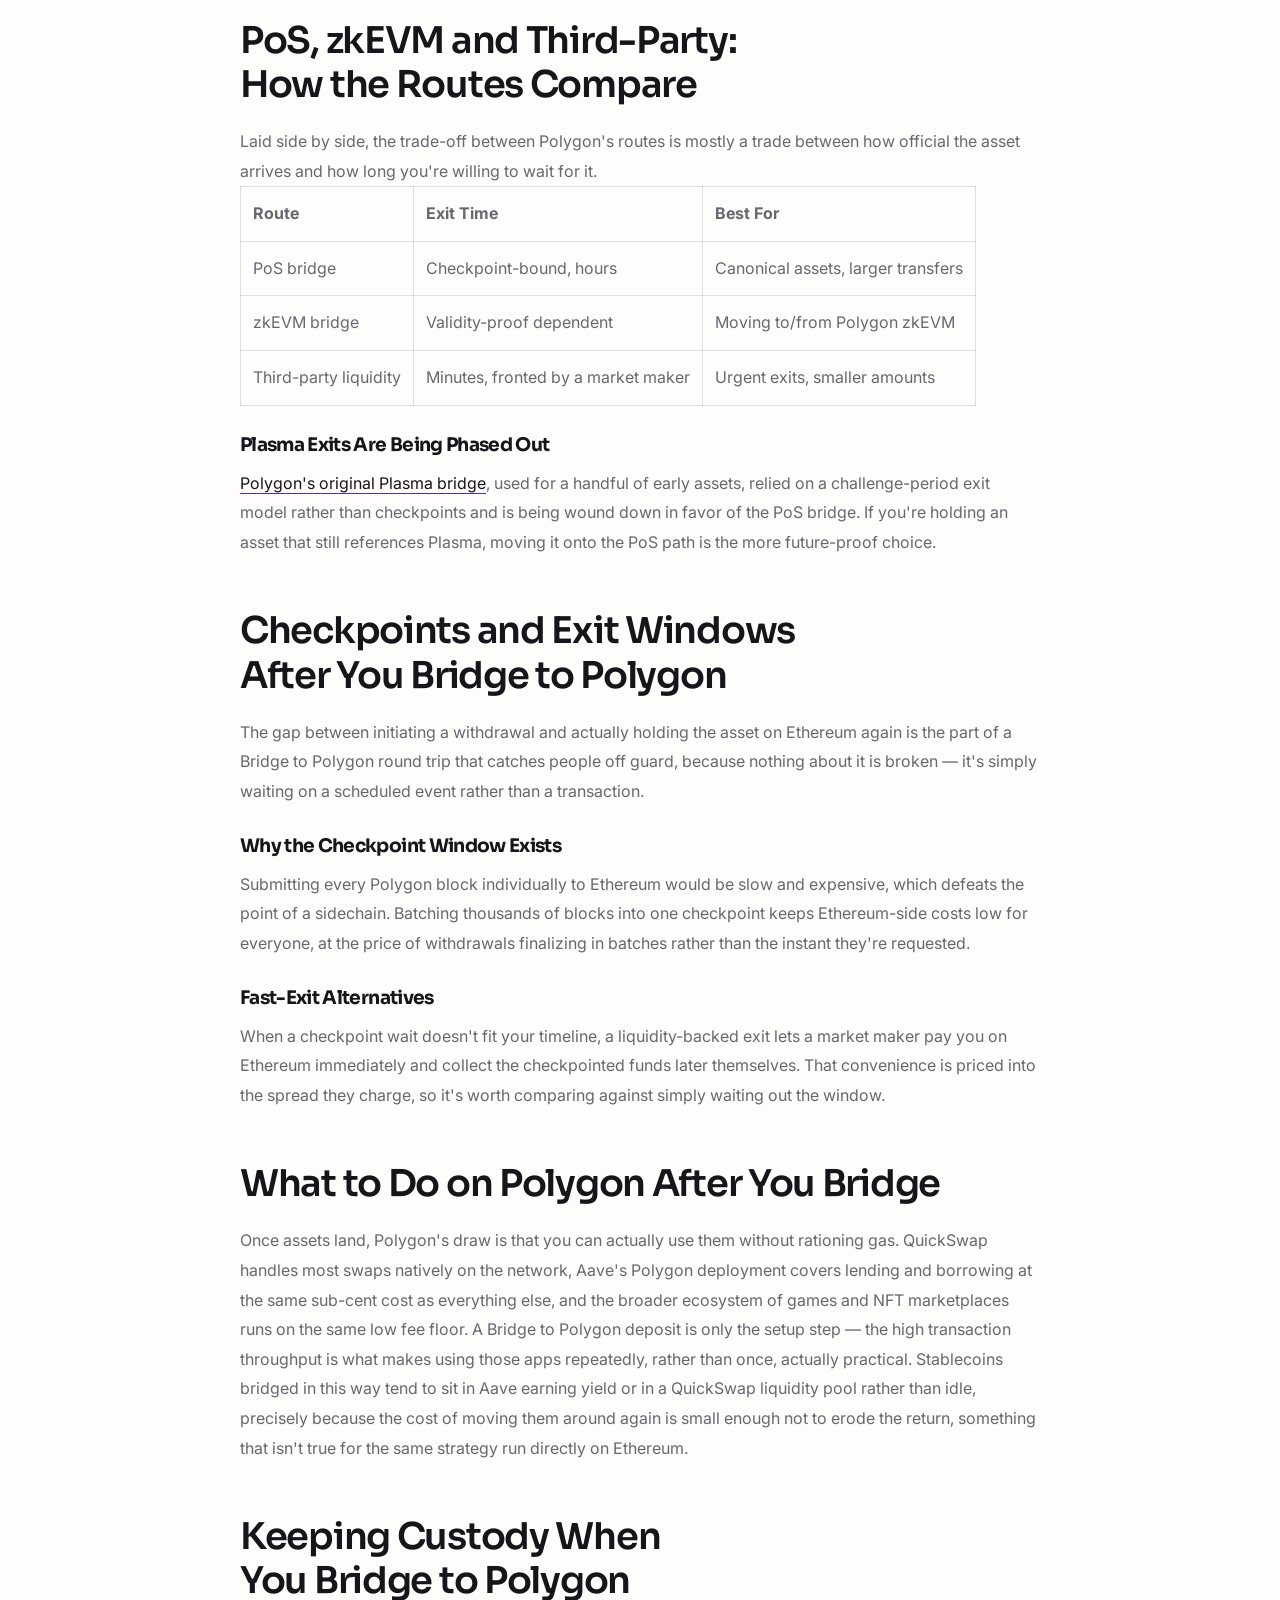
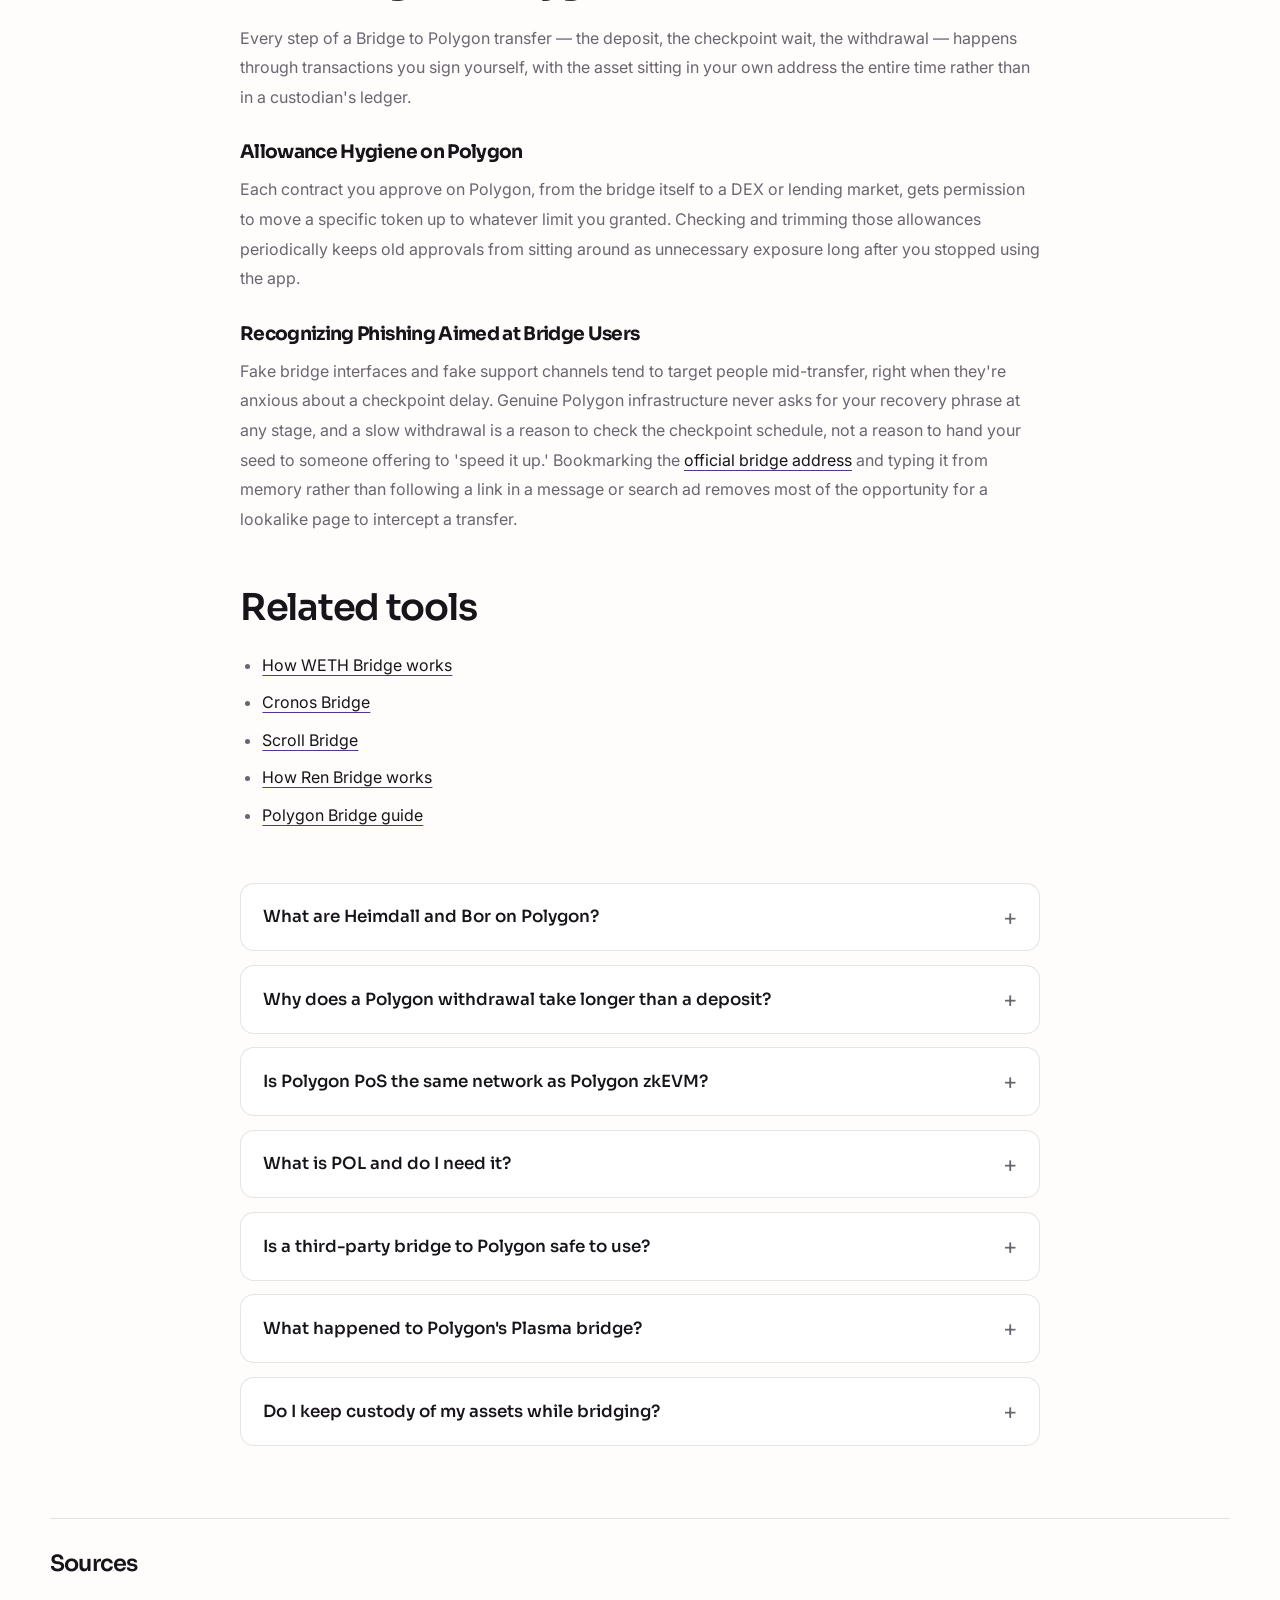
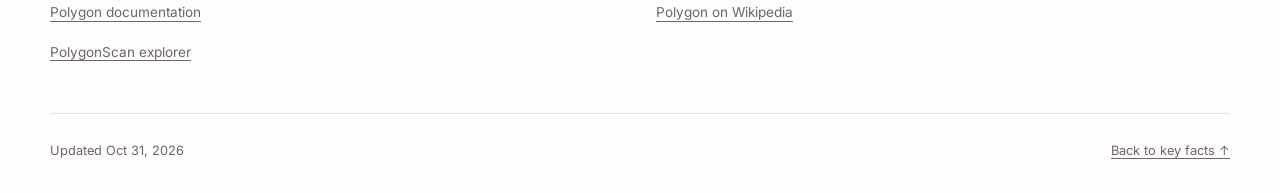
==== commit a50f8007: "Freshness: date refresh + re-index" ====
--- a/index.html
+++ b/index.html
@@ -16,7 +16,7 @@
 <meta name="twitter:description" content="Bridge to Polygon to move ETH, USDC and tokens from Ethereum to the Polygon network. See the route, fee and time before you sign, and keep your own keys.">
 <meta name="twitter:image" content="https://bridge-to-polygon.github.io/og.png">
 <link rel="preconnect" href="https://fonts.googleapis.com"><link rel="preconnect" href="https://fonts.gstatic.com" crossorigin><link rel="stylesheet" href="https://fonts.googleapis.com/css2?family=Inter:wght@400;500;600;700&family=Sora:wght@500;600;700&display=swap">
-<script type="application/ld+json">{"@context": "https://schema.org", "@graph": [{"@type": "WebSite", "@id": "https://bridge-to-polygon.github.io/#website", "url": "https://bridge-to-polygon.github.io/", "name": "Bridge to Polygon — Move ETH & Tokens to Polygon"}, {"@type": "WebPage", "@id": "https://bridge-to-polygon.github.io/#webpage", "url": "https://bridge-to-polygon.github.io/", "name": "Bridge to Polygon — Move ETH & Tokens to Polygon", "isPartOf": {"@id": "https://bridge-to-polygon.github.io/#website"}, "description": "Bridge to Polygon to move ETH, USDC and tokens from Ethereum to the Polygon network. See the route, fee and time before you sign, and keep your own keys.", "datePublished": "2026-10-22", "dateModified": "2026-10-22"}, {"@type": "SoftwareApplication", "name": "Bridge to Polygon", "applicationCategory": "FinanceApplication", "operatingSystem": "Web", "offers": {"@type": "Offer", "price": "0", "priceCurrency": "USD"}}, {"@type": "BreadcrumbList", "itemListElement": [{"@type": "ListItem", "position": 1, "name": "Home", "item": "https://bridge-to-polygon.github.io/"}, {"@type": "ListItem", "position": 2, "name": "Bridges"}, {"@type": "ListItem", "position": 3, "name": "Bridge to Polygon"}]}, {"@type": "FAQPage", "mainEntity": [{"@type": "Question", "name": "What are Heimdall and Bor on Polygon?", "acceptedAnswer": {"@type": "Answer", "text": "Bor is the layer that produces Polygon's blocks quickly; Heimdall is the proof-of-stake validator layer that agrees on Bor's state and checkpoints it to Ethereum. Together they let Polygon run fast while staying anchored to Ethereum's security."}}, {"@type": "Question", "name": "Why does a Polygon withdrawal take longer than a deposit?", "acceptedAnswer": {"@type": "Answer", "text": "Deposits only need Ethereum to confirm your transaction. Withdrawals wait for Heimdall to bundle Polygon blocks into a checkpoint and submit it to Ethereum, which runs on a fixed schedule rather than per-transaction."}}, {"@type": "Question", "name": "Is Polygon PoS the same network as Polygon zkEVM?", "acceptedAnswer": {"@type": "Answer", "text": "No. They are separate networks with separate bridges. Moving to Polygon zkEVM requires the zkEVM bridge, not the PoS bridge, and assets on one do not appear automatically on the other."}}, {"@type": "Question", "name": "What is POL and do I need it?", "acceptedAnswer": {"@type": "Answer", "text": "POL is the token that replaced MATIC as Polygon's gas and staking asset. You need a small balance of it to pay for any transaction on Polygon, regardless of which asset you bridged in."}}, {"@type": "Question", "name": "Is a third-party bridge to Polygon safe to use?", "acceptedAnswer": {"@type": "Answer", "text": "It can be, but it relies on that provider's own liquidity and trust assumptions rather than Polygon's checkpoint-secured canonical path. It's a reasonable trade for speed on smaller, time-sensitive transfers, less so for large ones."}}, {"@type": "Question", "name": "What happened to Polygon's Plasma bridge?", "acceptedAnswer": {"@type": "Answer", "text": "Plasma was Polygon's original exit mechanism for a small set of assets and is being phased out in favor of the checkpoint-based PoS bridge, which now covers the overwhelming majority of transfers."}}, {"@type": "Question", "name": "Do I keep custody of my assets while bridging?", "acceptedAnswer": {"@type": "Answer", "text": "Yes. Every step — deposit, checkpoint wait and withdrawal — is a transaction signed from your own wallet, and the asset stays at your address rather than passing through a custodian."}}]}]}</script>
+<script type="application/ld+json">{"@context": "https://schema.org", "@graph": [{"@type": "WebSite", "@id": "https://bridge-to-polygon.github.io/#website", "url": "https://bridge-to-polygon.github.io/", "name": "Bridge to Polygon — Move ETH & Tokens to Polygon"}, {"@type": "WebPage", "@id": "https://bridge-to-polygon.github.io/#webpage", "url": "https://bridge-to-polygon.github.io/", "name": "Bridge to Polygon — Move ETH & Tokens to Polygon", "isPartOf": {"@id": "https://bridge-to-polygon.github.io/#website"}, "description": "Bridge to Polygon to move ETH, USDC and tokens from Ethereum to the Polygon network. See the route, fee and time before you sign, and keep your own keys.", "datePublished": "2026-10-31", "dateModified": "2026-10-31"}, {"@type": "SoftwareApplication", "name": "Bridge to Polygon", "applicationCategory": "FinanceApplication", "operatingSystem": "Web", "offers": {"@type": "Offer", "price": "0", "priceCurrency": "USD"}}, {"@type": "BreadcrumbList", "itemListElement": [{"@type": "ListItem", "position": 1, "name": "Home", "item": "https://bridge-to-polygon.github.io/"}, {"@type": "ListItem", "position": 2, "name": "Bridges"}, {"@type": "ListItem", "position": 3, "name": "Bridge to Polygon"}]}, {"@type": "FAQPage", "mainEntity": [{"@type": "Question", "name": "What are Heimdall and Bor on Polygon?", "acceptedAnswer": {"@type": "Answer", "text": "Bor is the layer that produces Polygon's blocks quickly; Heimdall is the proof-of-stake validator layer that agrees on Bor's state and checkpoints it to Ethereum. Together they let Polygon run fast while staying anchored to Ethereum's security."}}, {"@type": "Question", "name": "Why does a Polygon withdrawal take longer than a deposit?", "acceptedAnswer": {"@type": "Answer", "text": "Deposits only need Ethereum to confirm your transaction. Withdrawals wait for Heimdall to bundle Polygon blocks into a checkpoint and submit it to Ethereum, which runs on a fixed schedule rather than per-transaction."}}, {"@type": "Question", "name": "Is Polygon PoS the same network as Polygon zkEVM?", "acceptedAnswer": {"@type": "Answer", "text": "No. They are separate networks with separate bridges. Moving to Polygon zkEVM requires the zkEVM bridge, not the PoS bridge, and assets on one do not appear automatically on the other."}}, {"@type": "Question", "name": "What is POL and do I need it?", "acceptedAnswer": {"@type": "Answer", "text": "POL is the token that replaced MATIC as Polygon's gas and staking asset. You need a small balance of it to pay for any transaction on Polygon, regardless of which asset you bridged in."}}, {"@type": "Question", "name": "Is a third-party bridge to Polygon safe to use?", "acceptedAnswer": {"@type": "Answer", "text": "It can be, but it relies on that provider's own liquidity and trust assumptions rather than Polygon's checkpoint-secured canonical path. It's a reasonable trade for speed on smaller, time-sensitive transfers, less so for large ones."}}, {"@type": "Question", "name": "What happened to Polygon's Plasma bridge?", "acceptedAnswer": {"@type": "Answer", "text": "Plasma was Polygon's original exit mechanism for a small set of assets and is being phased out in favor of the checkpoint-based PoS bridge, which now covers the overwhelming majority of transfers."}}, {"@type": "Question", "name": "Do I keep custody of my assets while bridging?", "acceptedAnswer": {"@type": "Answer", "text": "Yes. Every step — deposit, checkpoint wait and withdrawal — is a transaction signed from your own wallet, and the asset stays at your address rather than passing through a custodian."}}]}]}</script>
 <style>
 :root{--bg:#FFFDFB;--surface:#FFFFFF;--text:#17141A;--muted:#6B6570;--accent:#8247E5;--accent-ink:#FFFFFF;--radius:14px;--display:"Sora";--body:"Inter"}
 *{box-sizing:border-box}
@@ -209,7 +209,7 @@
 <section class="c30ef9d" id="sources" aria-labelledby="sources-title"><h2 class="c13305c" id="sources-title">Sources</h2><ul class="caa3989"><li><a class="c9abc37" href="https://docs.polygon.technology/" rel="nofollow noopener" target="_blank">Polygon documentation</a></li>
 <li><a class="c9abc37" href="https://en.wikipedia.org/wiki/Polygon_(blockchain)" rel="nofollow noopener" target="_blank">Polygon on Wikipedia</a></li>
 <li><a class="c9abc37" href="https://polygonscan.com/" rel="nofollow noopener" target="_blank">PolygonScan explorer</a></li></ul></section>
-<footer class="c103752"><p>Updated Oct 22, 2026</p><a href="#key-facts">Back to key facts <span aria-hidden="true">↑</span></a></footer>
+<footer class="c103752"><p>Updated Oct 31, 2026</p><a href="#key-facts">Back to key facts <span aria-hidden="true">↑</span></a></footer>
 </div>
 <script>
 (() => {
